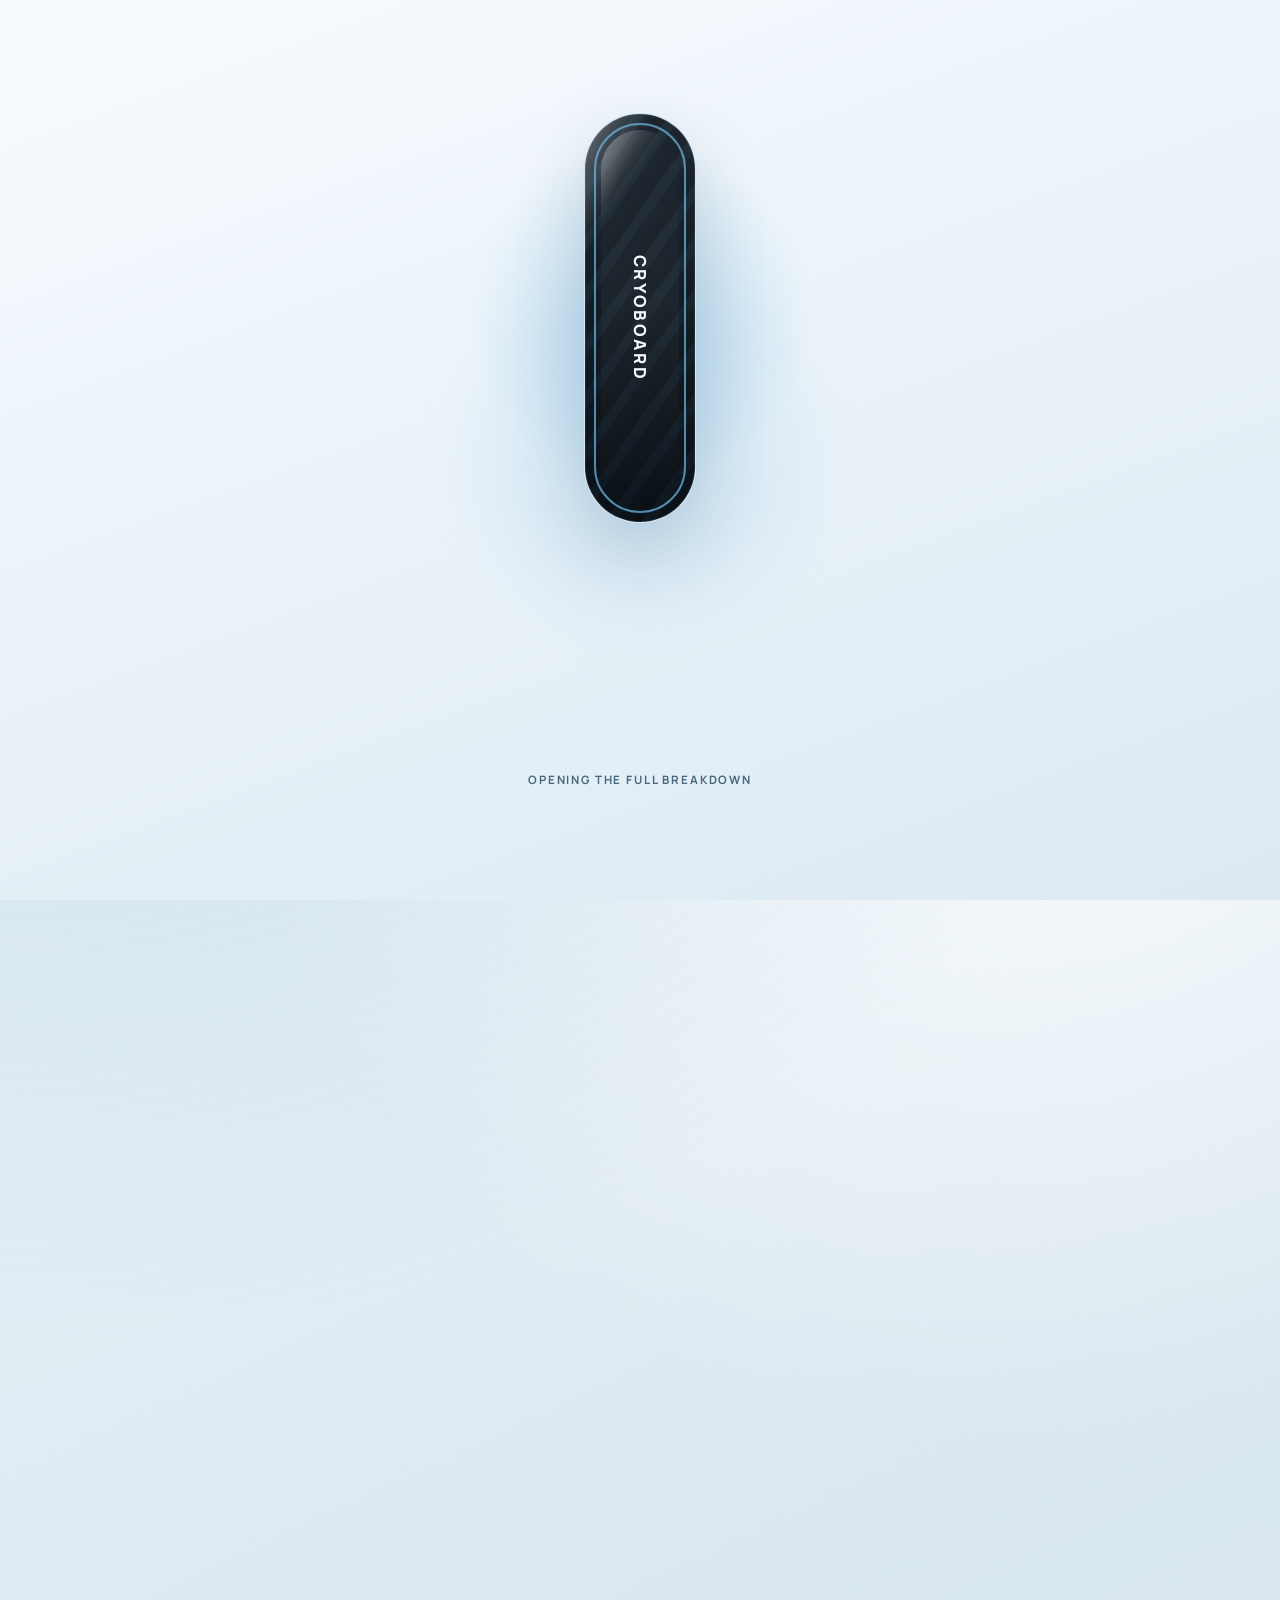
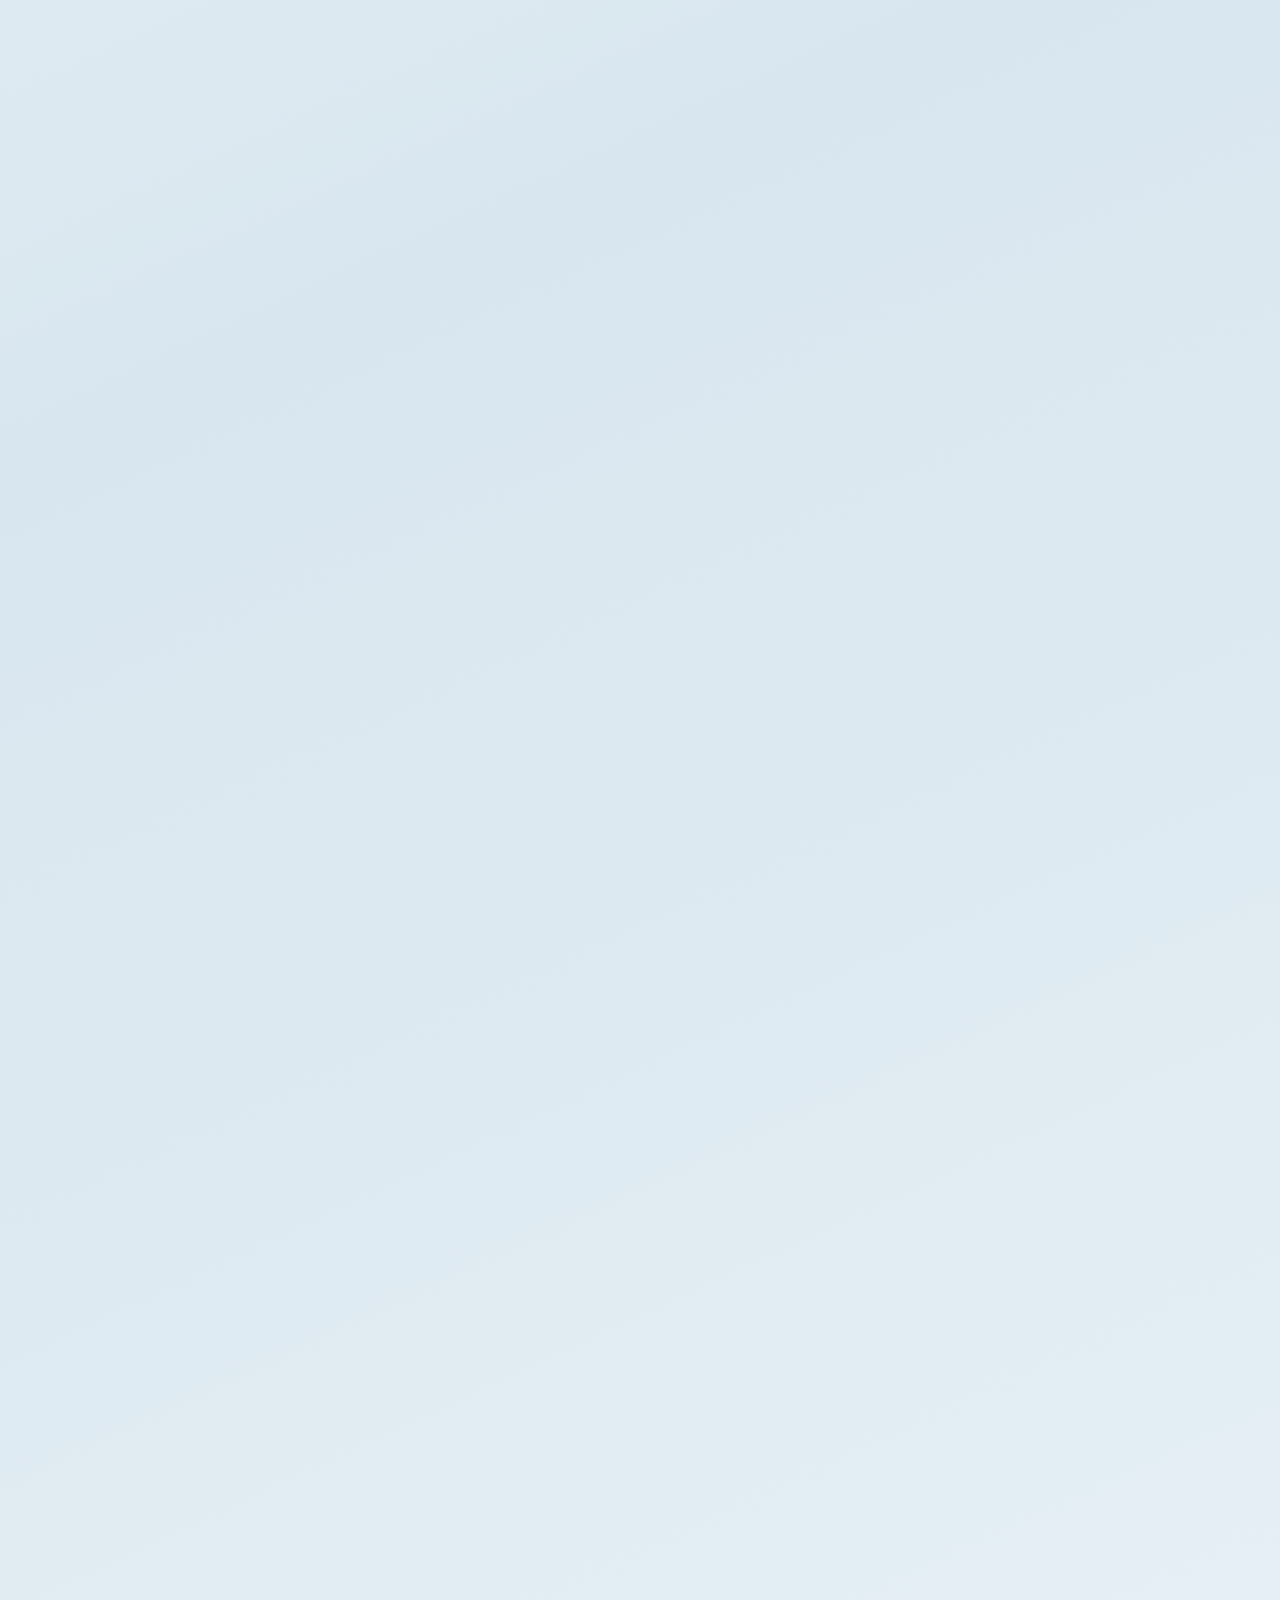
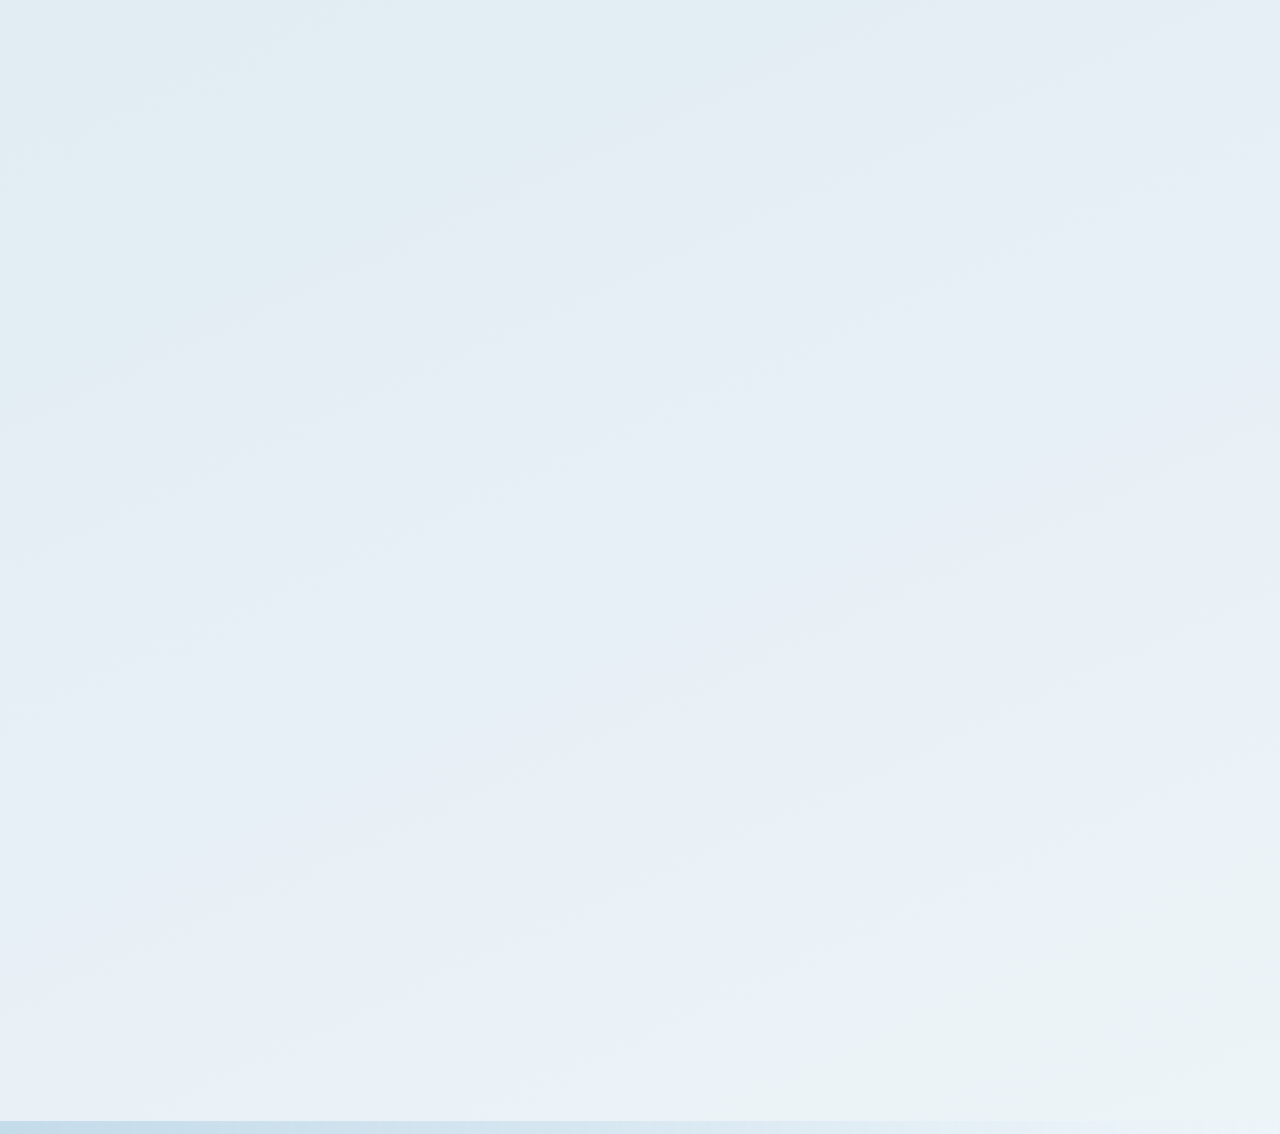
==== video.html @ e86656fc "Add video breakdown experience" ====
<!DOCTYPE html>
<html lang="en">
  <head>
    <meta charset="UTF-8" />
    <meta name="viewport" content="width=device-width, initial-scale=1.0" />
    <title>CRYOBOARD | Full Video Breakdown</title>
    <meta
      name="description"
      content="Watch the full CRYOBOARD concept video and breakdown in an immersive full-width viewing page."
    />
    <link rel="preconnect" href="https://fonts.googleapis.com" />
    <link rel="preconnect" href="https://fonts.gstatic.com" crossorigin />
    <link
      href="https://fonts.googleapis.com/css2?family=Manrope:wght@400;500;600;700;800&display=swap"
      rel="stylesheet"
    />
    <link rel="stylesheet" href="./styles.css" />
  </head>
  <body class="is-loading video-page">
    <div class="intro-loader" aria-hidden="true">
      <div class="intro-loader__glow"></div>
      <div class="intro-loader__board-wrap">
        <div class="intro-loader__board">
          <div class="intro-loader__board-shine"></div>
          <span class="intro-loader__board-logo">CRYOBOARD</span>
        </div>
      </div>
      <p class="intro-loader__label">Opening the full breakdown</p>
    </div>

    <div class="scroll-rail" aria-hidden="true">
      <span class="scroll-rail__fill"></span>
    </div>

    <header class="site-header">
      <a class="brand" href="./index.html#top" aria-label="Cryoboard home">
        <span class="brand-mark"></span>
        <span class="brand-text">CRYOBOARD</span>
      </a>
      <nav class="site-nav" aria-label="Primary">
        <a href="#video">Video</a>
        <a href="#breakdown">Breakdown</a>
        <a href="#website-idea">Website idea</a>
      </nav>
      <a class="header-cta" href="./index.html#cta">Back to Page 1</a>
    </header>

    <div class="page-shell">
      <div class="ambient ambient-left"></div>
      <div class="ambient ambient-right"></div>
      <main id="top" class="video-main">
        <section class="section video-hero reveal">
          <div class="video-statement">
            <p class="video-kicker">Full Film + Breakdown</p>
            <h1 class="video-manifesto">
              <span>THIS SNOWBOARD AD</span>
              <span>WAS NEVER SHOT!</span>
            </h1>
            <p class="video-manifesto-copy">
              A snowboard commercial built entirely using AI &mdash; from concept
              to final film.
              <br />
              Just direction, iteration, and control.
            </p>
          </div>
        </section>

        <section id="video" class="section video-player-section reveal">
          <div class="video-player-shell">
            <div class="video-player-frame">
              <iframe
                src="https://www.youtube.com/embed/s5o2OljozLo?controls=1&modestbranding=1&rel=0&playsinline=1"
                title="CRYOBOARD full video breakdown"
                allow="accelerometer; autoplay; clipboard-write; encrypted-media; gyroscope; picture-in-picture; web-share"
                referrerpolicy="strict-origin-when-cross-origin"
                allowfullscreen
              ></iframe>
            </div>
            <div class="video-caption-bar">
              <div>
                <span class="video-caption-label">Now playing</span>
                <strong>Watch the full video.</strong>
              </div>
              <a class="button button-secondary" href="./index.html#cta"
                >Return to Page 1</a
              >
            </div>
          </div>
        </section>

        <section id="breakdown" class="section breakdown-section reveal">
          <div class="section-heading breakdown-heading">
            <p class="eyebrow">Process Breakdown</p>
            <h2>Here is the full breakdown of the video.</h2>
            <p class="breakdown-copy">
              The visual system was shaped through iterative board studies,
              character development, and moodboarding to lock in the cold,
              premium direction of the film.
            </p>
          </div>

          <div class="breakdown-grid">
            <article class="breakdown-card breakdown-card-featured">
              <img
                src="./assets/images/moodboard-wip.png"
                loading="lazy"
                decoding="async"
                alt="Cryoboard moodboard and image generation workflow used to shape the video direction."
              />
              <button
                class="breakdown-card-trigger"
                type="button"
                data-lightbox-src="./assets/images/moodboard-wip.png"
                data-lightbox-alt="Cryoboard moodboard and image generation workflow used to shape the video direction."
                data-lightbox-caption="Moodboard WIP"
                aria-label="Open Moodboard WIP full screen"
              ></button>
              <div class="breakdown-card-copy">
                <span>Moodboard WIP</span>
                <strong>Scene vibe and style</strong>
              </div>
            </article>

            <article class="breakdown-card">
              <img
                src="./assets/images/board-wip.png"
                loading="lazy"
                decoding="async"
                alt="Cryoboard board design workflow showing snowboard form exploration and generation steps."
              />
              <button
                class="breakdown-card-trigger"
                type="button"
                data-lightbox-src="./assets/images/board-wip.png"
                data-lightbox-alt="Cryoboard board design workflow showing snowboard form exploration and generation steps."
                data-lightbox-caption="Board WIP"
                aria-label="Open Board WIP full screen"
              ></button>
              <div class="breakdown-card-copy">
                <span>Snowboard Wip</span>
                <strong>Snowboard style and details</strong>
              </div>
            </article>

            <article class="breakdown-card">
              <img
                src="./assets/images/character-wip.png"
                loading="lazy"
                decoding="async"
                alt="Cryoboard character development workflow showing snowboarder styling and outfit studies."
              />
              <button
                class="breakdown-card-trigger"
                type="button"
                data-lightbox-src="./assets/images/character-wip.png"
                data-lightbox-alt="Cryoboard character development workflow showing snowboarder styling and outfit studies."
                data-lightbox-caption="Character WIP"
                aria-label="Open Character WIP full screen"
              ></button>
              <div class="breakdown-card-copy">
                <span>Character Wip</span>
                <strong>rider style and suit</strong>
              </div>
            </article>
          </div>

          <article class="breakdown-video-card">
            <div class="breakdown-video-shell">
              <div class="breakdown-video-embed">
                <iframe
                  class="breakdown-video-player"
                  src="https://www.youtube.com/embed/xWtP7KqP5Ao?controls=1&modestbranding=1&rel=0&playsinline=1"
                  title="Cryoboard breakdown video"
                  allow="accelerometer; autoplay; clipboard-write; encrypted-media; gyroscope; picture-in-picture; web-share"
                  referrerpolicy="strict-origin-when-cross-origin"
                  allowfullscreen
                ></iframe>
              </div>
            </div>
            <div class="breakdown-video-copy">
              <span>walkthrough my freepick workflow/pipeline.</span>
              <strong>Playable concept walkthrough inside the WIP section</strong>
            </div>
          </article>
        </section>

        <section id="website-idea" class="section render-video-section reveal">
          <div class="section-heading render-video-heading">
            <h2>WEBSITE MADE WITH AI</h2>
            <p class="render-video-copy">
              this website was entirely made and deployed with Ai through Codex
            </p>
          </div>

          <div class="render-video-shell">
            <video
              class="render-video-player"
              controls
              preload="metadata"
              playsinline
            >
              <source
                src="./assets/videos/final-website-on-pc.mp4"
                type="video/mp4"
              />
              Your browser does not support the video tag.
            </video>
          </div>
        </section>
      </main>
    </div>

    <div class="lightbox" aria-hidden="true">
      <button
        class="lightbox-backdrop"
        type="button"
        aria-label="Close full screen image"
      ></button>
      <div
        class="lightbox-dialog"
        role="dialog"
        aria-modal="true"
        aria-labelledby="lightbox-caption"
      >
        <button class="lightbox-close" type="button" aria-label="Close image">
          Close
        </button>
        <figure class="lightbox-figure">
          <img class="lightbox-image" src="" alt="" />
          <figcaption id="lightbox-caption" class="lightbox-caption"></figcaption>
        </figure>
      </div>
    </div>

    <script src="./script.js"></script>
  </body>
</html>
---- styles.css ----
:root {
  --bg: #e8f1f7;
  --bg-soft: #d7e4ee;
  --panel: rgba(247, 250, 252, 0.82);
  --panel-strong: rgba(251, 253, 254, 0.96);
  --line: rgba(56, 89, 117, 0.14);
  --line-strong: rgba(47, 83, 112, 0.24);
  --text: #11212d;
  --muted: #5f7386;
  --accent: #2d739d;
  --accent-deep: #12344c;
  --accent-mid: #4f93bc;
  --accent-soft: #cfe4f1;
  --accent-pale: #eef7fc;
  --accent-glow: rgba(85, 150, 194, 0.24);
  --white-soft: #f6fbfe;
  --shadow: 0 28px 70px rgba(26, 47, 66, 0.12);
  --radius-xl: 38px;
  --radius-lg: 28px;
  --max-width: 1760px;
  --font-sans: "Manrope", sans-serif;
}

* {
  box-sizing: border-box;
}

[data-parallax] {
  --parallax-offset: 0px;
  transform: translate3d(0, var(--parallax-offset), 0);
}

html {
  scroll-behavior: smooth;
  scroll-padding-top: 7rem;
}

body.is-loading {
  overflow: hidden;
}

body {
  margin: 0;
  min-height: 100vh;
  background:
    radial-gradient(circle at top left, rgba(96, 157, 198, 0.34), transparent 28%),
    radial-gradient(circle at 78% 10%, rgba(255, 255, 255, 0.85), transparent 18%),
    linear-gradient(135deg, #f7fbfe 0%, #deebf4 46%, #edf5fa 100%);
  color: var(--text);
  font-family: var(--font-sans);
  overflow-x: hidden;
}

body.is-lightbox-open {
  overflow: hidden;
}

body.video-page {
  background:
    radial-gradient(circle at top left, rgba(82, 145, 187, 0.3), transparent 30%),
    radial-gradient(circle at 82% 14%, rgba(255, 255, 255, 0.82), transparent 22%),
    linear-gradient(155deg, #f5fbfe 0%, #d8e6ef 42%, #edf4f8 100%);
}

:focus-visible {
  outline: 3px solid rgba(47, 111, 149, 0.28);
  outline-offset: 3px;
}

body::before {
  content: "";
  position: fixed;
  inset: 0;
  pointer-events: none;
  background-image:
    linear-gradient(rgba(64, 109, 148, 0.035) 1px, transparent 1px),
    linear-gradient(90deg, rgba(64, 109, 148, 0.03) 1px, transparent 1px);
  background-size: 160px 160px;
  mask-image: linear-gradient(180deg, rgba(0, 0, 0, 0.35), transparent 88%);
}

.page-shell {
  position: relative;
  isolation: isolate;
  opacity: 0;
  transform: translateY(24px) scale(0.995);
  transition:
    opacity 900ms ease,
    transform 900ms ease;
}

body.is-ready .page-shell {
  opacity: 1;
  transform: none;
}

.intro-loader {
  position: fixed;
  inset: 0;
  z-index: 120;
  display: grid;
  place-items: center;
  gap: 1.5rem;
  background:
    radial-gradient(circle at 50% 35%, rgba(119, 186, 227, 0.42), transparent 20%),
    linear-gradient(160deg, #f7fbfe 0%, #dce9f3 100%);
  transition:
    opacity 700ms ease,
    visibility 700ms ease;
}

body.is-ready .intro-loader {
  opacity: 0;
  visibility: hidden;
  pointer-events: none;
}

.intro-loader__glow {
  position: absolute;
  width: 28rem;
  height: 28rem;
  border-radius: 50%;
  background: radial-gradient(circle, rgba(152, 203, 236, 0.42), transparent 62%);
  filter: blur(18px);
}

.intro-loader__board-wrap {
  position: relative;
  perspective: 1400px;
}

.intro-loader__board {
  position: relative;
  width: clamp(7rem, 8vw, 8.5rem);
  height: clamp(20rem, 32vw, 28rem);
  border-radius: 999px;
  border: 1px solid rgba(218, 240, 255, 0.95);
  background:
    linear-gradient(115deg, rgba(255, 255, 255, 0.35), transparent 22%),
    linear-gradient(180deg, rgba(255, 255, 255, 0.06), rgba(0, 0, 0, 0.34)),
    repeating-linear-gradient(
      125deg,
      #0e1821 0 10px,
      #15222d 10px 20px,
      #0f1923 20px 30px
    );
  box-shadow:
    inset 0 0 0 1px rgba(255, 255, 255, 0.08),
    0 28px 70px rgba(36, 66, 92, 0.18);
  transform-style: preserve-3d;
  animation: loader-spin 1.9s cubic-bezier(0.2, 0.8, 0.2, 1) forwards;
}

.intro-loader__board::before {
  content: "";
  position: absolute;
  inset: 0.55rem;
  border-radius: inherit;
  border: 2px solid rgba(111, 184, 230, 0.8);
  opacity: 0.9;
}

.intro-loader__board-shine {
  position: absolute;
  inset: 1rem;
  border-radius: inherit;
  background:
    linear-gradient(125deg, rgba(255, 255, 255, 0.34), transparent 20%),
    linear-gradient(180deg, transparent, rgba(255, 255, 255, 0.04) 45%, transparent);
  mix-blend-mode: screen;
}

.intro-loader__board-logo {
  position: absolute;
  left: 50%;
  top: 50%;
  color: rgba(248, 251, 255, 0.98);
  font-family: var(--font-sans);
  font-size: clamp(1rem, 1.3vw, 1.2rem);
  font-weight: 800;
  letter-spacing: 0.16em;
  white-space: nowrap;
  transform: translate(-50%, -50%) rotate(90deg);
}

.intro-loader__label {
  position: relative;
  margin: 0;
  color: #47687f;
  font-family: var(--font-sans);
  font-size: 0.72rem;
  font-weight: 700;
  letter-spacing: 0.16em;
  text-transform: uppercase;
}

.scroll-rail {
  position: fixed;
  top: 50%;
  right: 1.1rem;
  z-index: 90;
  width: 2px;
  height: min(32vh, 15rem);
  border-radius: 999px;
  background: rgba(74, 110, 141, 0.14);
  transform: translateY(-50%);
}

.scroll-rail__fill {
  display: block;
  width: 100%;
  height: 0%;
  border-radius: inherit;
  background: linear-gradient(180deg, var(--accent-deep) 0%, var(--accent) 58%, #bddcef 100%);
  box-shadow: 0 0 18px rgba(91, 153, 204, 0.34);
}

.ambient {
  position: fixed;
  inset: auto;
  width: 34rem;
  height: 34rem;
  border-radius: 999px;
  filter: blur(70px);
  opacity: 0.38;
  pointer-events: none;
  z-index: -1;
}

.ambient-left {
  top: 5rem;
  left: -10rem;
  background: rgba(116, 179, 220, 0.42);
}

.ambient-right {
  right: -8rem;
  bottom: 8rem;
  background: rgba(133, 169, 204, 0.28);
}

.site-header {
  position: fixed;
  top: 1rem;
  left: 50%;
  transform: translateX(-50%);
  z-index: 50;
  display: flex;
  align-items: center;
  justify-content: space-between;
  width: min(calc(100% - 1.25rem), var(--max-width));
  margin: 0;
  padding: 0.65rem 1rem;
  border: 1px solid rgba(216, 229, 238, 0.9);
  border-radius: 999px;
  background:
    linear-gradient(135deg, rgba(255, 255, 255, 0.92), rgba(233, 242, 248, 0.72)),
    rgba(245, 249, 252, 0.9);
  backdrop-filter: blur(22px) saturate(150%);
  box-shadow: 0 18px 42px rgba(18, 34, 47, 0.14);
  transition:
    background 220ms ease,
    border-color 220ms ease,
    box-shadow 220ms ease,
    transform 220ms ease;
}

.site-header.is-scrolled {
  background:
    linear-gradient(135deg, rgba(255, 255, 255, 0.98), rgba(226, 238, 247, 0.88)),
    rgba(247, 250, 252, 0.96);
  border-color: rgba(197, 215, 228, 0.96);
  box-shadow: 0 22px 46px rgba(18, 34, 47, 0.18);
}

.brand,
.site-nav a,
.header-cta,
.button {
  text-decoration: none;
}

.header-actions {
  display: inline-flex;
  align-items: center;
  gap: 0.65rem;
}

.brand {
  display: inline-flex;
  align-items: center;
  gap: 0.6rem;
  color: var(--text);
}

.brand-mark {
  width: 0.75rem;
  height: 0.75rem;
  border-radius: 50%;
  background: linear-gradient(135deg, #6ba9cf 0%, var(--accent) 45%, var(--accent-deep) 100%);
  box-shadow: 0 0 18px rgba(45, 92, 132, 0.3);
}

.brand-text,
.eyebrow,
h1,
h2,
h3,
.metric-value,
.button,
.header-cta {
  font-family: var(--font-sans);
}

.brand-text {
  letter-spacing: 0.08em;
  font-size: 0.8rem;
  font-weight: 800;
  text-transform: uppercase;
  line-height: 1;
}

.site-nav {
  display: flex;
  gap: 1.25rem;
}

.site-nav a,
.header-cta {
  color: rgba(19, 40, 59, 0.82);
  font-size: 0.82rem;
  font-weight: 600;
  letter-spacing: 0.01em;
}

.site-nav a:hover,
.header-cta:hover {
  color: #13283b;
}

.header-cta {
  padding: 0.45rem 0.9rem;
  border: 1px solid rgba(92, 130, 159, 0.18);
  border-radius: 999px;
  background:
    linear-gradient(135deg, rgba(255, 255, 255, 0.92), rgba(223, 236, 245, 0.7)),
    rgba(255, 255, 255, 0.56);
  box-shadow: inset 0 1px 0 rgba(255, 255, 255, 0.44);
}

.header-cta-secondary {
  background:
    linear-gradient(135deg, rgba(255, 255, 255, 0.72), rgba(224, 236, 245, 0.54)),
    rgba(255, 255, 255, 0.45);
}

.section {
  width: min(calc(100% - 1.25rem), var(--max-width));
  margin: 0 auto;
}

.hero {
  position: relative;
  width: 100%;
  min-height: 100vh;
  margin-top: 0;
  padding: 0;
}

.hero-full {
  overflow: clip;
}

.eyebrow {
  margin: 0 0 1.25rem;
  color: var(--accent);
  font-size: 0.76rem;
  font-weight: 600;
  letter-spacing: 0.14em;
  text-transform: uppercase;
}

h1,
h2 {
  margin: 0;
  line-height: 0.97;
  letter-spacing: -0.045em;
  font-weight: 700;
  text-wrap: balance;
}

h1 {
  max-width: 11ch;
  font-size: clamp(3.8rem, 7vw, 7rem);
}

h2 {
  max-width: 13ch;
  font-size: clamp(2.4rem, 4.1vw, 4.4rem);
}

h3 {
  margin: 0 0 0.8rem;
  font-size: 1.22rem;
  font-weight: 700;
  letter-spacing: -0.025em;
  line-height: 1.15;
}

.hero-text,
.performance-copy p,
.cta-section p,
.feature-panel p {
  max-width: 58ch;
  color: var(--muted);
  font-size: 1rem;
  font-weight: 500;
  line-height: 1.65;
  letter-spacing: -0.01em;
}

.hero-actions {
  display: flex;
  flex-wrap: wrap;
  gap: 1rem;
  margin-top: 2rem;
}

.button {
  display: inline-flex;
  align-items: center;
  justify-content: center;
  min-width: 12rem;
  padding: 1rem 1.4rem;
  border-radius: 999px;
  letter-spacing: 0.08em;
  text-transform: uppercase;
  font-size: 0.76rem;
  font-weight: 700;
  line-height: 1;
  transition:
    transform 200ms ease,
    border-color 200ms ease,
    background 200ms ease;
}

.button:hover {
  transform: translateY(-2px);
}

.button-primary {
  color: var(--white-soft);
  background: linear-gradient(135deg, var(--accent-deep) 0%, var(--accent) 58%, var(--accent-mid) 100%);
  box-shadow: 0 16px 38px rgba(43, 99, 138, 0.3);
}

.button-secondary {
  color: var(--text);
  border: 1px solid rgba(88, 128, 164, 0.16);
  background: linear-gradient(135deg, rgba(255, 255, 255, 0.88), rgba(234, 242, 248, 0.74));
}

.button-featured {
  min-width: min(100%, 28rem);
  margin-top: 1.7rem;
}

.hero-metrics {
  display: grid;
  grid-template-columns: repeat(3, minmax(0, 1fr));
  gap: 1rem;
  margin-top: 2.6rem;
}

.hero-metrics > div,
.feature-panel,
.spec-card,
.cta-section,
.performance-card {
  border: 1px solid var(--line);
  background:
    linear-gradient(145deg, rgba(255, 255, 255, 0.82), rgba(224, 237, 246, 0.42)),
    var(--panel);
  backdrop-filter: blur(18px);
  box-shadow: var(--shadow);
}

.hero-metrics > div {
  padding: 1.15rem;
  border-radius: 22px;
}

.metric-value {
  display: block;
  margin-bottom: 0.35rem;
  color: #163f61;
  font-size: 1.5rem;
  font-weight: 700;
  letter-spacing: -0.04em;
  line-height: 1;
}

.metric-label {
  color: var(--muted);
  font-size: 0.9rem;
  font-weight: 600;
  line-height: 1.35;
}

.hero-visual {
  position: relative;
  width: 100%;
  height: 100vh;
  will-change: transform;
}

.board-stage {
  position: relative;
  min-height: 100%;
  height: 100%;
  border: 1px solid rgba(187, 214, 235, 0.5);
  border-left: 0;
  border-right: 0;
  border-radius: 0 0 var(--radius-xl) var(--radius-xl);
  background:
    radial-gradient(circle at top right, rgba(117, 179, 217, 0.26), transparent 24%),
    linear-gradient(160deg, #17354a 0%, #0d1d2a 55%, #08131d 100%);
  overflow: hidden;
}

.video-stage {
  box-shadow: 0 40px 90px rgba(0, 0, 0, 0.5);
}

.board-stage::before {
  content: "";
  position: absolute;
  inset: 0;
  background:
    linear-gradient(180deg, rgba(255, 255, 255, 0.1), transparent 20%),
    radial-gradient(circle at 70% 22%, rgba(205, 242, 255, 0.16), transparent 18%);
}

.hero-video-shell,
.hero-video-frame {
  position: absolute;
  inset: 0;
}

.hero-video-shell {
  overflow: hidden;
}

.hero-video-frame {
  top: 50%;
  left: 50%;
  width: max(100%, calc(100vh * 1.7778));
  height: max(100%, calc(100vw * 0.5625));
  border: 0;
  transform: translate(-50%, -50%) scale(1.12);
  transform-origin: center center;
  pointer-events: none;
  filter: saturate(1.06) contrast(1.04) brightness(0.92);
}

.hero-badge {
  position: relative;
  z-index: 2;
  padding: 0.75rem 1rem;
  border: 1px solid rgba(223, 243, 255, 0.34);
  border-radius: 999px;
  background: rgba(242, 248, 252, 0.08);
  color: var(--white-soft);
  font-family: var(--font-sans);
  font-size: 0.72rem;
  font-weight: 700;
  letter-spacing: 0.12em;
  text-transform: uppercase;
  backdrop-filter: blur(16px);
}

.hero-overlay {
  position: absolute;
  inset: 0;
  z-index: 2;
}

.hero-overlay-inner {
  width: min(calc(100% - 1.25rem), var(--max-width));
  height: 100%;
  margin: 0 auto;
  display: grid;
  grid-template-columns: minmax(0, 1fr) minmax(15rem, 18rem);
  align-items: end;
  gap: clamp(1.5rem, 3vw, 3rem);
  padding: clamp(8.5rem, 14vh, 11rem) 0 clamp(2rem, 5vh, 3rem);
}

.hero-copy {
  align-self: end;
  max-width: min(44rem, 90vw);
}

.hero .eyebrow,
.hero h1,
.hero .hero-text {
  color: #f4f9fd;
  text-shadow: 0 8px 30px rgba(5, 12, 18, 0.32);
}

.hero .hero-text {
  max-width: 34rem;
}

.hero .button-secondary {
  color: #f4f9fd;
  border-color: rgba(231, 243, 252, 0.26);
  background: rgba(242, 248, 252, 0.1);
}

.hero .hero-metrics > div {
  background:
    linear-gradient(145deg, rgba(232, 246, 255, 0.18), rgba(60, 111, 145, 0.08)),
    rgba(11, 22, 34, 0.28);
  border-color: rgba(226, 241, 252, 0.18);
  box-shadow: 0 24px 50px rgba(6, 14, 22, 0.18);
}

.hero .metric-value,
.hero .metric-label {
  color: #f4f9fd;
}

.hero .metric-label {
  opacity: 0.78;
}

.hero-sidecards {
  display: flex;
  flex-wrap: wrap;
  gap: 1rem;
  align-self: end;
  justify-self: end;
  align-items: flex-end;
  justify-content: flex-end;
}

.board-glow {
  position: absolute;
  right: 2rem;
  top: 4rem;
  width: 15rem;
  height: 15rem;
  border-radius: 50%;
  background: rgba(138, 215, 255, 0.3);
  filter: blur(80px);
}

.stage-card {
  position: relative;
  z-index: 2;
  max-width: 16rem;
  padding: 1rem 1.1rem;
  border: 1px solid rgba(232, 244, 255, 0.28);
  border-radius: 18px;
  background: rgba(244, 249, 253, 0.08);
  backdrop-filter: blur(16px);
}

.stage-card span,
.spec-card span,
.performance-card span,
.stat-label,
.feature-panel p,
.gallery-panel span {
  display: block;
  color: var(--muted);
}

.stage-card span,
.stage-card strong {
  color: #f2f8fd;
}

.stage-card span {
  opacity: 0.82;
  line-height: 1.2;
}

.spec-card strong,
.performance-card strong {
  display: block;
  margin-top: 0.35rem;
  font-size: 0.95rem;
  line-height: 1.35;
  letter-spacing: -0.01em;
  color: var(--text);
}

.stage-card strong {
  display: block;
  margin-top: 0.35rem;
  font-size: 0.95rem;
  line-height: 1.35;
  letter-spacing: -0.01em;
  color: #f2f8fd;
}

.section-heading {
  margin-bottom: 2rem;
}

.technology,
.performance,
.specs,
.gallery,
.story-grid,
.cta-section {
  padding: 4rem 0;
}

.image-marquee {
  display: grid;
  grid-template-columns: 1.25fr 0.75fr 0.75fr;
  gap: 1rem;
  width: min(calc(100% - 1rem), 1840px);
  padding: 1rem 0 1.5rem;
}

.gallery {
  width: min(calc(100% - 1rem), 1840px);
}

.marquee-card,
.story-card {
  position: relative;
  overflow: hidden;
  border-radius: 28px;
  border: 1px solid rgba(95, 138, 175, 0.12);
  background:
    linear-gradient(145deg, rgba(255, 255, 255, 0.92), rgba(226, 238, 246, 0.78)),
    var(--panel-strong);
  box-shadow: var(--shadow);
}

.marquee-card {
  min-height: 20rem;
}

.marquee-wide {
  min-height: 24rem;
}

.marquee-card img,
.feature-photo img,
.performance-image,
.gallery-panel img,
.story-card img {
  width: 100%;
  height: 100%;
  object-fit: cover;
  display: block;
  transform: translate3d(0, var(--parallax-offset, 0px), 0)
    scale(var(--media-scale, 1.1));
  transform-origin: var(--media-origin, center 40%);
}

.marquee-card img,
.story-card img,
.feature-photo img,
.gallery-panel img,
.performance-image {
  filter: saturate(0.95) contrast(1.02);
  will-change: transform;
}

.image-marquee .marquee-card:nth-child(1) img {
  --media-scale: 1.08;
  --media-origin: center 42%;
}

.image-marquee .marquee-card:nth-child(2) img {
  --media-scale: 1.16;
  --media-origin: center 42%;
}

.image-marquee .marquee-card:nth-child(3) img {
  --media-scale: 1.12;
  --media-origin: center 40%;
}

.technology-grid {
  display: grid;
  grid-template-columns: repeat(3, minmax(0, 1fr));
  gap: 1.25rem;
}

.feature-panel {
  min-height: 18rem;
  padding: 1.5rem;
  border-radius: var(--radius-lg);
}

.feature-photo {
  position: relative;
  overflow: hidden;
  padding: 0;
}

.feature-photo img {
  min-height: 24rem;
}

.technology-grid .feature-panel:nth-child(1) img {
  --media-scale: 1.12;
  --media-origin: center 38%;
}

.technology-grid .feature-panel:nth-child(2) img {
  --media-scale: 1.14;
  --media-origin: center 42%;
}

.technology-grid .feature-panel:nth-child(3) img {
  --media-scale: 1.12;
  --media-origin: center 38%;
}

.feature-overlay {
  position: absolute;
  inset: auto 0 0 0;
  padding: 1.5rem;
  background: linear-gradient(180deg, transparent, rgba(10, 24, 37, 0.9) 44%, rgba(9, 20, 31, 0.98) 100%);
}

.feature-overlay h3,
.feature-overlay p {
  color: #eef7fd;
}

.feature-overlay p {
  opacity: 0.9;
}

.performance-layout {
  display: grid;
  grid-template-columns: 0.95fr 1.05fr;
  gap: 2rem;
  align-items: center;
}

.performance-visual {
  position: relative;
  min-height: 36rem;
  border-radius: var(--radius-xl);
  border: 1px solid rgba(187, 214, 235, 0.48);
  background:
    linear-gradient(160deg, rgba(19, 46, 67, 0.92), rgba(10, 21, 31, 0.96)),
    radial-gradient(circle at center, rgba(123, 190, 231, 0.22), transparent 42%);
  overflow: hidden;
}

.performance-image {
  position: absolute;
  inset: 0;
  filter: saturate(0.95) brightness(0.8) contrast(1.02);
  --media-scale: 1.12;
  --media-origin: center 38%;
}

.performance-visual::before {
  content: "";
  position: absolute;
  inset: auto auto 5.5rem 50%;
  width: 20rem;
  height: 20rem;
  border-radius: 50%;
  transform: translateX(-50%);
  background:
    radial-gradient(circle, rgba(210, 240, 255, 0.16), transparent 50%),
    radial-gradient(circle at 50% 50%, transparent 55%, rgba(193, 229, 252, 0.14) 56%, transparent 62%);
  filter: blur(2px);
}

.ice-orbit {
  position: absolute;
  inset: 16% 14%;
  border-radius: 50%;
  border: 1px solid rgba(205, 237, 255, 0.18);
}

.performance-card {
  position: absolute;
  width: min(18rem, calc(100% - 3rem));
  padding: 1.2rem;
  border-radius: 20px;
}

.primary-card {
  top: 2rem;
  right: 1.5rem;
}

.secondary-card {
  left: 1.5rem;
  bottom: 2rem;
}

.stat-list {
  display: grid;
  gap: 1rem;
  margin-top: 2rem;
}

.stat-item {
  display: grid;
  grid-template-columns: 5.5rem 1fr 3rem;
  gap: 1rem;
  align-items: center;
}

.stat-bar {
  height: 0.45rem;
  border-radius: 999px;
  background: linear-gradient(90deg, rgba(27, 60, 86, 0.16), rgba(190, 215, 232, 0.42));
  overflow: hidden;
  box-shadow: inset 0 1px 2px rgba(12, 26, 39, 0.08);
}

.stat-bar i {
  display: block;
  height: 100%;
  border-radius: inherit;
  background: linear-gradient(90deg, var(--accent-deep) 0%, var(--accent) 52%, var(--accent-mid) 100%);
  box-shadow: 0 0 18px rgba(83, 142, 183, 0.34);
}

.stat-value {
  color: #315f85;
  text-align: right;
  font-weight: 700;
}

.spec-grid {
  display: grid;
  grid-template-columns: repeat(4, minmax(0, 1fr));
  gap: 1rem;
}

.spec-card {
  position: relative;
  display: flex;
  flex-direction: column;
  justify-content: space-between;
  min-height: 13.5rem;
  padding: 1.65rem 1.55rem;
  border-radius: 22px;
  background:
    linear-gradient(145deg, rgba(255, 255, 255, 0.96), rgba(223, 236, 245, 0.88)),
    var(--panel);
}

.spec-card::after {
  content: "";
  position: absolute;
  left: 1.55rem;
  right: 1.55rem;
  top: 3.7rem;
  height: 1px;
  background: linear-gradient(90deg, rgba(45, 115, 157, 0.3), rgba(207, 228, 241, 0.2), transparent);
}

.spec-card span {
  position: relative;
  z-index: 1;
  margin-bottom: 0.9rem;
  font-family: var(--font-sans);
  font-size: 0.78rem;
  letter-spacing: 0.1em;
  font-weight: 700;
  text-transform: uppercase;
  line-height: 1.2;
  color: #5f7890;
}

.spec-card strong {
  position: relative;
  z-index: 1;
  max-width: 14ch;
  font-size: 1.45rem;
  line-height: 1.14;
  letter-spacing: -0.03em;
  font-weight: 700;
  color: #13283b;
}

.gallery-strip {
  display: grid;
  grid-template-columns: 1.15fr 0.9fr 1fr;
  gap: 1rem;
}

.gallery-panel {
  position: relative;
  min-height: 34rem;
  border: 1px solid rgba(95, 138, 175, 0.12);
  border-radius: 30px;
  overflow: hidden;
  background: linear-gradient(160deg, #dce9f2 0%, #cfdfe9 100%);
}

.gallery-panel img {
  position: absolute;
  inset: 0;
  filter: saturate(0.95) brightness(0.78);
}

.gallery-panel.panel-a img {
  --media-scale: 1.12;
  --media-origin: center 40%;
}

.gallery-panel.panel-b img {
  --media-scale: 1.14;
  --media-origin: center 38%;
}

.gallery-panel.panel-c img {
  --media-scale: 1.12;
  --media-origin: center 36%;
}

.gallery-panel::before,
.gallery-panel::after {
  content: "";
  position: absolute;
  inset: 0;
}

.gallery-panel::before {
  background:
    linear-gradient(180deg, rgba(255, 255, 255, 0.18), transparent 22%),
    linear-gradient(180deg, transparent 38%, rgba(10, 26, 40, 0.62));
}

.gallery-panel span {
  position: absolute;
  left: 1.35rem;
  bottom: 1.25rem;
  z-index: 1;
  letter-spacing: 0.12em;
  text-transform: uppercase;
  font-size: 0.72rem;
  color: #eef8ff;
  font-weight: 700;
  line-height: 1.2;
}

.story-grid {
  display: grid;
  grid-template-columns: 1.2fr 0.8fr 0.8fr;
  gap: 1rem;
  width: min(calc(100% - 1rem), 1840px);
}

.story-card {
  min-height: 22rem;
}

.story-large {
  min-height: 30rem;
}

.story-card.story-large img {
  --media-scale: 1.1;
  --media-origin: center 42%;
}

.story-grid .story-card:nth-child(2) img {
  --media-scale: 1.12;
  --media-origin: center 40%;
}

.story-grid .story-card:nth-child(3) img {
  --media-scale: 1.14;
  --media-origin: center 34%;
}

.story-copy {
  position: absolute;
  left: 0;
  right: 0;
  bottom: 0;
  padding: 1.5rem;
  background: linear-gradient(180deg, transparent, rgba(10, 25, 38, 0.9) 52%, rgba(8, 18, 27, 0.98) 100%);
}

.story-copy h3 {
  max-width: 12ch;
  color: #f3f8fd;
}

.cta-section {
  margin-top: 3rem;
  margin-bottom: 4rem;
  padding: 3rem;
  border-radius: 30px;
  text-align: center;
  background:
    linear-gradient(145deg, rgba(255, 255, 255, 0.96), rgba(221, 235, 244, 0.9)),
    var(--panel);
  display: flex;
  flex-direction: column;
  align-items: center;
  box-shadow:
    var(--shadow),
    inset 0 1px 0 rgba(255, 255, 255, 0.56);
}

.cta-section h2,
.cta-section p {
  margin-left: auto;
  margin-right: auto;
}

.cta-section .eyebrow {
  margin-bottom: 1rem;
  font-size: 0.68rem;
  letter-spacing: 0.1em;
  color: #677d92;
}

.cta-section h2 {
  max-width: 12.5ch;
  font-size: clamp(2.2rem, 4.2vw, 4.4rem);
  line-height: 0.98;
  letter-spacing: -0.045em;
  text-align: center;
}

.cta-brand {
  color: var(--accent);
}

.cta-section p {
  max-width: 42ch;
  margin-top: 1.1rem;
  font-size: 0.92rem;
  line-height: 1.6;
  color: #607487;
}

.cta-section .hero-actions {
  width: 100%;
  justify-content: center;
  margin-top: 1.6rem;
}

.cta-note {
  align-self: stretch;
  width: 100%;
  max-width: none;
  margin: 2rem auto 0;
  padding-top: 1.1rem;
  border-top: 1px solid rgba(78, 125, 168, 0.12);
  font-size: 0.64rem;
  line-height: 1.45;
  letter-spacing: 0.005em;
  color: rgba(96, 116, 135, 0.72);
  text-align: left;
}

.portfolio-signoff {
  margin: 1.4rem auto 0;
  padding: 1rem 1.25rem 0;
  border-top: 1px solid rgba(45, 115, 157, 0.16);
  max-width: 42rem;
  color: #4e6578;
  font-size: 0.88rem;
  line-height: 1.65;
  text-align: center;
}

.portfolio-signoff strong {
  color: var(--accent-deep);
}

.video-main {
  padding-top: 8rem;
  padding-bottom: 4rem;
}

.video-hero {
  width: min(calc(100% - 1rem), 1920px);
  padding-top: 5.5rem;
  padding-bottom: 1.4rem;
}

.video-statement {
  width: 100%;
  max-width: 96rem;
  margin: 0 auto;
  text-align: center;
}

.video-kicker {
  margin: 0 0 1.35rem;
  color: #4f83aa;
  font-size: 0.74rem;
  font-weight: 700;
  letter-spacing: 0.18em;
  text-transform: uppercase;
}

.video-manifesto {
  display: grid;
  gap: 0.12em;
  max-width: none;
  width: min(100%, 15.5ch);
  margin: 0 auto;
  color: #102130;
  font-size: clamp(3.55rem, 8vw, 7.4rem);
  font-weight: 800;
  font-style: italic;
  line-height: 0.9;
  letter-spacing: -0.055em;
  text-transform: uppercase;
  text-wrap: balance;
}

.video-manifesto span {
  display: block;
}

.video-manifesto-copy {
  max-width: 31rem;
  margin: 1.5rem auto 0;
  color: #5e7488;
  font-size: 0.95rem;
  font-weight: 600;
  line-height: 1.65;
}

.video-player-section {
  width: min(calc(100% - 1rem), 1920px);
  padding-top: 1rem;
  padding-bottom: 2rem;
}

.video-player-shell {
  padding: 1.15rem;
  border: 1px solid rgba(162, 195, 220, 0.36);
  border-radius: 34px;
  background:
    linear-gradient(145deg, rgba(255, 255, 255, 0.72), rgba(219, 234, 244, 0.48)),
    rgba(245, 250, 253, 0.68);
  box-shadow:
    0 28px 70px rgba(19, 42, 60, 0.12),
    inset 0 1px 0 rgba(255, 255, 255, 0.52);
  backdrop-filter: blur(22px);
}

.video-player-frame {
  position: relative;
  overflow: hidden;
  border-radius: 26px;
  border: 1px solid rgba(191, 219, 238, 0.38);
  background:
    radial-gradient(circle at top right, rgba(116, 180, 220, 0.16), transparent 24%),
    linear-gradient(160deg, #17354a 0%, #0d1d2a 55%, #08131d 100%);
  box-shadow: 0 30px 60px rgba(8, 18, 29, 0.24);
}

.video-player-frame::before {
  content: "";
  display: block;
  padding-top: min(56.25%, 78vh);
}

.video-player-frame iframe {
  position: absolute;
  inset: 0;
  width: 100%;
  height: 100%;
  border: 0;
}

.video-caption-bar {
  display: flex;
  align-items: center;
  justify-content: space-between;
  gap: 1rem;
  margin-top: 1rem;
  padding: 0.45rem 0.25rem 0;
}

.video-caption-label {
  display: block;
  margin-bottom: 0.25rem;
  color: #5f7890;
  font-size: 0.72rem;
  font-weight: 700;
  letter-spacing: 0.12em;
  text-transform: uppercase;
}

.video-caption-bar strong {
  color: #13283b;
  font-size: 1rem;
  line-height: 1.4;
}

.breakdown-section {
  width: min(calc(100% - 1rem), 1920px);
  padding-top: 1rem;
  padding-bottom: 4rem;
}

.breakdown-heading {
  display: flex;
  flex-direction: column;
  align-items: center;
  max-width: 52rem;
  margin-left: auto;
  margin-right: auto;
  margin-bottom: 1.6rem;
  text-align: center;
}

.breakdown-heading .eyebrow {
  margin-bottom: 0.9rem;
}

.breakdown-heading h2 {
  max-width: 10ch;
  margin-left: auto;
  margin-right: auto;
  text-align: center;
}

.breakdown-copy {
  max-width: 46rem;
  margin: 1.1rem auto 0;
  color: var(--muted);
  font-size: 1rem;
  font-weight: 500;
  line-height: 1.7;
  text-align: center;
  text-wrap: balance;
}

.breakdown-video-card {
  margin-top: 1rem;
  padding: 1rem;
  border: 1px solid rgba(172, 201, 221, 0.34);
  border-radius: 34px;
  background:
    linear-gradient(145deg, rgba(255, 255, 255, 0.72), rgba(219, 234, 244, 0.48)),
    rgba(245, 250, 253, 0.68);
  box-shadow:
    0 24px 60px rgba(21, 43, 61, 0.12),
    inset 0 1px 0 rgba(255, 255, 255, 0.52);
  backdrop-filter: blur(22px);
}

.breakdown-video-shell {
  overflow: hidden;
  border-radius: 26px;
  background: linear-gradient(160deg, #17354a 0%, #0d1d2a 55%, #08131d 100%);
  box-shadow: 0 24px 60px rgba(8, 18, 29, 0.24);
}

.breakdown-video-embed {
  position: relative;
}

.breakdown-video-embed::before {
  content: "";
  display: block;
  padding-top: 56.25%;
}

.breakdown-video-player {
  position: absolute;
  inset: 0;
  display: block;
  width: 100%;
  height: 100%;
  border: 0;
  background: transparent;
}

.breakdown-video-copy {
  padding: 1rem 0.4rem 0.2rem;
  text-align: center;
}

.breakdown-video-copy span {
  display: block;
  margin-bottom: 0.35rem;
  color: #5f7890;
  font-size: 0.72rem;
  font-weight: 700;
  letter-spacing: 0.14em;
  text-transform: uppercase;
}

.breakdown-video-copy strong {
  color: #13283b;
  font-size: 1rem;
  line-height: 1.4;
}

.breakdown-grid {
  display: grid;
  grid-template-columns: minmax(0, 1.35fr) minmax(20rem, 0.9fr);
  gap: 1rem;
  align-items: stretch;
}

.breakdown-card {
  position: relative;
  overflow: hidden;
  min-height: 24rem;
  border: 1px solid rgba(177, 205, 224, 0.32);
  border-radius: 30px;
  background:
    linear-gradient(145deg, rgba(255, 255, 255, 0.74), rgba(219, 234, 244, 0.48)),
    rgba(245, 250, 253, 0.72);
  box-shadow:
    0 24px 60px rgba(21, 43, 61, 0.12),
    inset 0 1px 0 rgba(255, 255, 255, 0.48);
}

.breakdown-card-featured {
  grid-row: span 2;
  min-height: 100%;
}

.breakdown-card img {
  width: 100%;
  height: 100%;
  object-fit: cover;
  display: block;
  filter: saturate(0.96) contrast(1.02);
}

.breakdown-card-trigger {
  position: absolute;
  inset: 0;
  z-index: 2;
  border: 0;
  background: transparent;
  cursor: zoom-in;
}

.breakdown-card::after {
  content: "";
  position: absolute;
  inset: 0;
  background:
    linear-gradient(180deg, rgba(255, 255, 255, 0.02), transparent 35%),
    linear-gradient(180deg, transparent 48%, rgba(8, 18, 27, 0.78) 100%);
  pointer-events: none;
}

.breakdown-card-copy {
  position: absolute;
  left: 1.4rem;
  right: 1.4rem;
  bottom: 1.35rem;
  z-index: 3;
  pointer-events: none;
}

.breakdown-card-copy span {
  display: block;
  margin-bottom: 0.45rem;
  color: rgba(236, 246, 253, 0.86);
  font-size: 0.72rem;
  font-weight: 700;
  letter-spacing: 0.14em;
  text-transform: uppercase;
}

.breakdown-card-copy strong {
  display: block;
  max-width: 20ch;
  color: #f4f9fd;
  font-size: 1.18rem;
  font-weight: 700;
  line-height: 1.2;
  letter-spacing: -0.02em;
}

.render-video-section {
  width: min(calc(100% - 1rem), 1920px);
  padding-top: 0.5rem;
  padding-bottom: 4rem;
}

.render-video-heading {
  display: flex;
  flex-direction: column;
  align-items: center;
  max-width: 52rem;
  margin-left: auto;
  margin-right: auto;
  margin-bottom: 1.4rem;
  text-align: center;
}

.render-video-heading .eyebrow {
  margin-bottom: 0.9rem;
}

.render-video-heading h2 {
  max-width: 12ch;
  margin-left: auto;
  margin-right: auto;
  text-align: center;
}

.render-video-copy {
  max-width: 36rem;
  margin: 1rem auto 0;
  color: var(--muted);
  font-size: 0.98rem;
  font-weight: 500;
  line-height: 1.7;
  text-align: center;
  text-wrap: balance;
}

.render-video-shell {
  padding: 1rem;
  border: 1px solid rgba(172, 201, 221, 0.34);
  border-radius: 34px;
  background:
    linear-gradient(145deg, rgba(255, 255, 255, 0.72), rgba(219, 234, 244, 0.48)),
    rgba(245, 250, 253, 0.68);
  box-shadow:
    0 24px 60px rgba(21, 43, 61, 0.12),
    inset 0 1px 0 rgba(255, 255, 255, 0.52);
  backdrop-filter: blur(22px);
}

.render-video-player {
  display: block;
  width: 100%;
  border-radius: 26px;
  background: linear-gradient(160deg, #17354a 0%, #0d1d2a 55%, #08131d 100%);
  box-shadow: 0 24px 60px rgba(8, 18, 29, 0.24);
}

.lightbox {
  position: fixed;
  inset: 0;
  z-index: 140;
  display: grid;
  place-items: center;
  padding: 1.5rem;
  opacity: 0;
  visibility: hidden;
  transition:
    opacity 220ms ease,
    visibility 220ms ease;
}

.lightbox.is-open {
  opacity: 1;
  visibility: visible;
}

.lightbox-backdrop {
  position: absolute;
  inset: 0;
  border: 0;
  background:
    radial-gradient(circle at 50% 20%, rgba(88, 149, 191, 0.16), transparent 24%),
    rgba(6, 13, 20, 0.86);
  backdrop-filter: blur(18px);
}

.lightbox-dialog {
  position: relative;
  z-index: 1;
  width: min(100%, 1500px);
}

.lightbox-close {
  position: absolute;
  top: -0.25rem;
  right: 0;
  z-index: 2;
  padding: 0.7rem 1rem;
  border: 1px solid rgba(211, 233, 246, 0.24);
  border-radius: 999px;
  background: rgba(243, 249, 253, 0.12);
  color: #f4f9fd;
  font-family: var(--font-sans);
  font-size: 0.78rem;
  font-weight: 700;
  letter-spacing: 0.12em;
  text-transform: uppercase;
  cursor: pointer;
}

.lightbox-figure {
  margin: 0;
}

.lightbox-image {
  display: block;
  width: 100%;
  max-width: 100%;
  max-height: calc(100vh - 6rem);
  margin: 0 auto;
  border-radius: 28px;
  border: 1px solid rgba(199, 222, 238, 0.2);
  box-shadow: 0 30px 80px rgba(0, 0, 0, 0.42);
  object-fit: contain;
  background: rgba(8, 18, 27, 0.9);
}

.lightbox-caption {
  margin-top: 0.9rem;
  color: rgba(232, 243, 250, 0.86);
  font-size: 0.86rem;
  font-weight: 700;
  letter-spacing: 0.1em;
  text-align: center;
  text-transform: uppercase;
}

.reveal {
  opacity: 0;
  transform: translate3d(0, calc(26px + var(--parallax-offset, 0px)), 0);
  transition:
    opacity 700ms ease,
    transform 700ms ease;
}

.reveal.is-visible {
  opacity: 1;
  transform: translate3d(0, var(--parallax-offset, 0px), 0);
}

@keyframes loader-spin {
  0% {
    opacity: 0;
    transform: rotateY(0deg) rotateZ(-14deg) translateY(30px) scale(0.82);
  }
  18% {
    opacity: 1;
  }
  60% {
    transform: rotateY(260deg) rotateZ(3deg) translateY(-8px) scale(1);
  }
  100% {
    opacity: 1;
    transform: rotateY(360deg) rotateZ(0deg) translateY(0) scale(1);
  }
}

@media (max-width: 1080px) {
  .hero,
  .performance-layout,
  .technology-grid,
  .spec-grid,
  .gallery-strip,
  .image-marquee,
  .breakdown-grid,
  .story-grid {
    grid-template-columns: 1fr;
  }

  .hero {
    min-height: auto;
    margin-top: 0;
  }

  .board-stage,
  .performance-visual,
  .gallery-panel,
  .marquee-card,
  .story-card,
  .breakdown-card {
    min-height: 30rem;
  }

  .hero-visual {
    height: auto;
    min-height: 100vh;
  }

  .hero-overlay-inner {
    grid-template-columns: 1fr;
    align-items: end;
  }

  .hero-sidecards {
    justify-self: start;
  }

  .spec-card,
  .feature-panel {
    min-height: auto;
  }

  .breakdown-card-featured {
    grid-row: auto;
  }
}

@media (max-width: 720px) {
  .scroll-rail {
    right: 0.5rem;
    height: 7rem;
  }

  .site-header {
    width: min(calc(100% - 0.75rem), var(--max-width));
    display: grid;
    grid-template-columns: 1fr auto;
    gap: 0.8rem 1rem;
    align-items: center;
    padding: 0.9rem 1rem;
    border-radius: 24px;
  }

  .site-nav {
    grid-column: 1 / -1;
    gap: 0.75rem;
    overflow-x: auto;
    padding-bottom: 0.2rem;
    scrollbar-width: none;
  }

  .site-nav::-webkit-scrollbar {
    display: none;
  }

  .header-actions {
    justify-self: end;
  }

  .technology,
  .performance,
  .specs,
  .gallery,
  .story-grid,
  .cta-section {
    padding-top: 2.5rem;
    padding-bottom: 2.5rem;
  }

  h1 {
    font-size: clamp(3rem, 14vw, 4.6rem);
  }

  h2 {
    font-size: clamp(2rem, 10vw, 3rem);
  }

  .hero-metrics {
    grid-template-columns: 1fr;
  }

  .stat-item {
    grid-template-columns: 1fr;
    gap: 0.55rem;
  }

  .stat-value {
    text-align: left;
  }

  .stage-card {
    max-width: 13rem;
  }

  .hero-badge {
    font-size: 0.66rem;
  }

  .hero-overlay-inner {
    width: min(calc(100% - 0.75rem), var(--max-width));
    padding-top: 10rem;
    padding-bottom: 1.5rem;
  }

  .hero-sidecards {
    flex-direction: column;
    align-items: stretch;
  }

  .cta-section {
    padding: 2rem 1.2rem;
  }

  .video-main {
    padding-top: 8.75rem;
  }

  .video-hero {
    padding-top: 2rem;
  }

  .video-manifesto {
    width: 100%;
    gap: 0.08em;
    font-size: clamp(2.9rem, 12vw, 5.35rem);
  }

  .video-manifesto-copy {
    max-width: 26rem;
    margin-left: auto;
    margin-right: auto;
  }

  .video-caption-bar {
    flex-direction: column;
    align-items: flex-start;
  }

  .lightbox {
    padding: 1rem;
  }

  .lightbox-close {
    top: -0.85rem;
  }

  .lightbox-image {
    max-height: calc(100vh - 7rem);
    border-radius: 22px;
  }
}
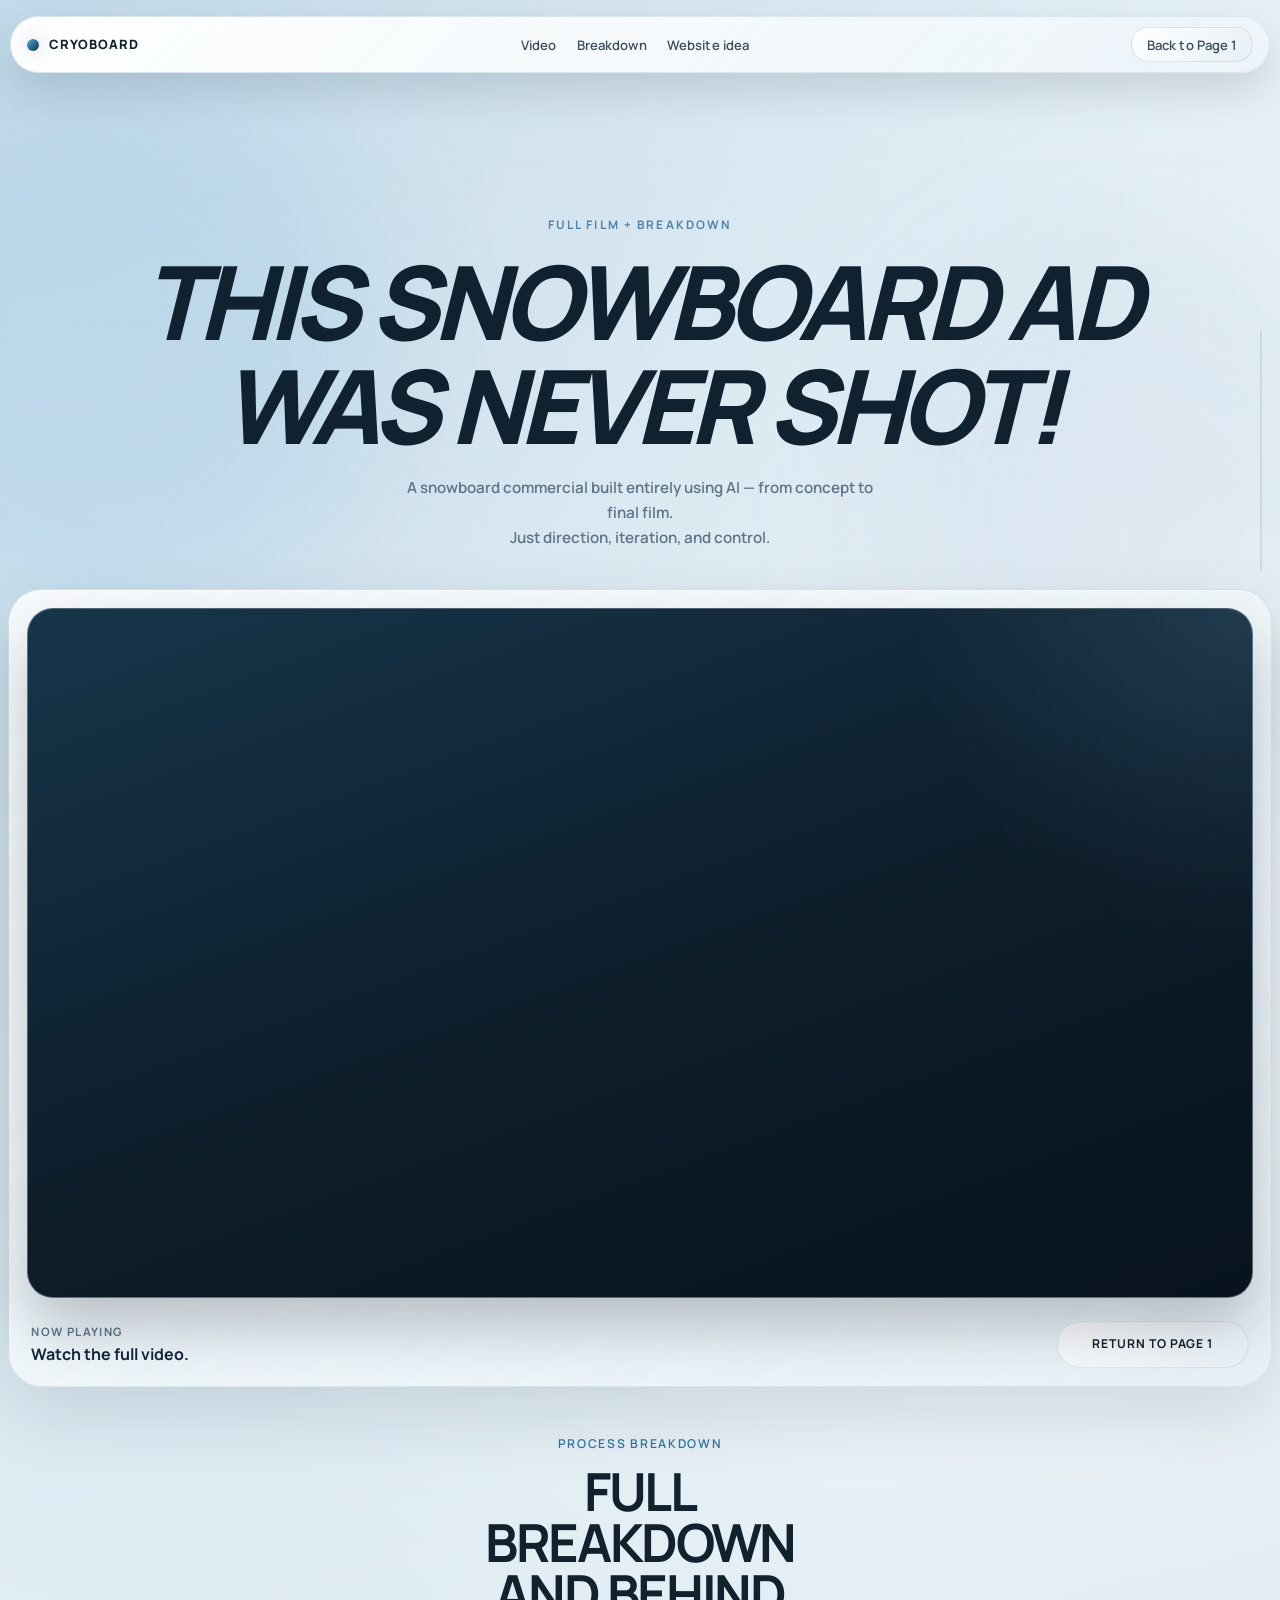
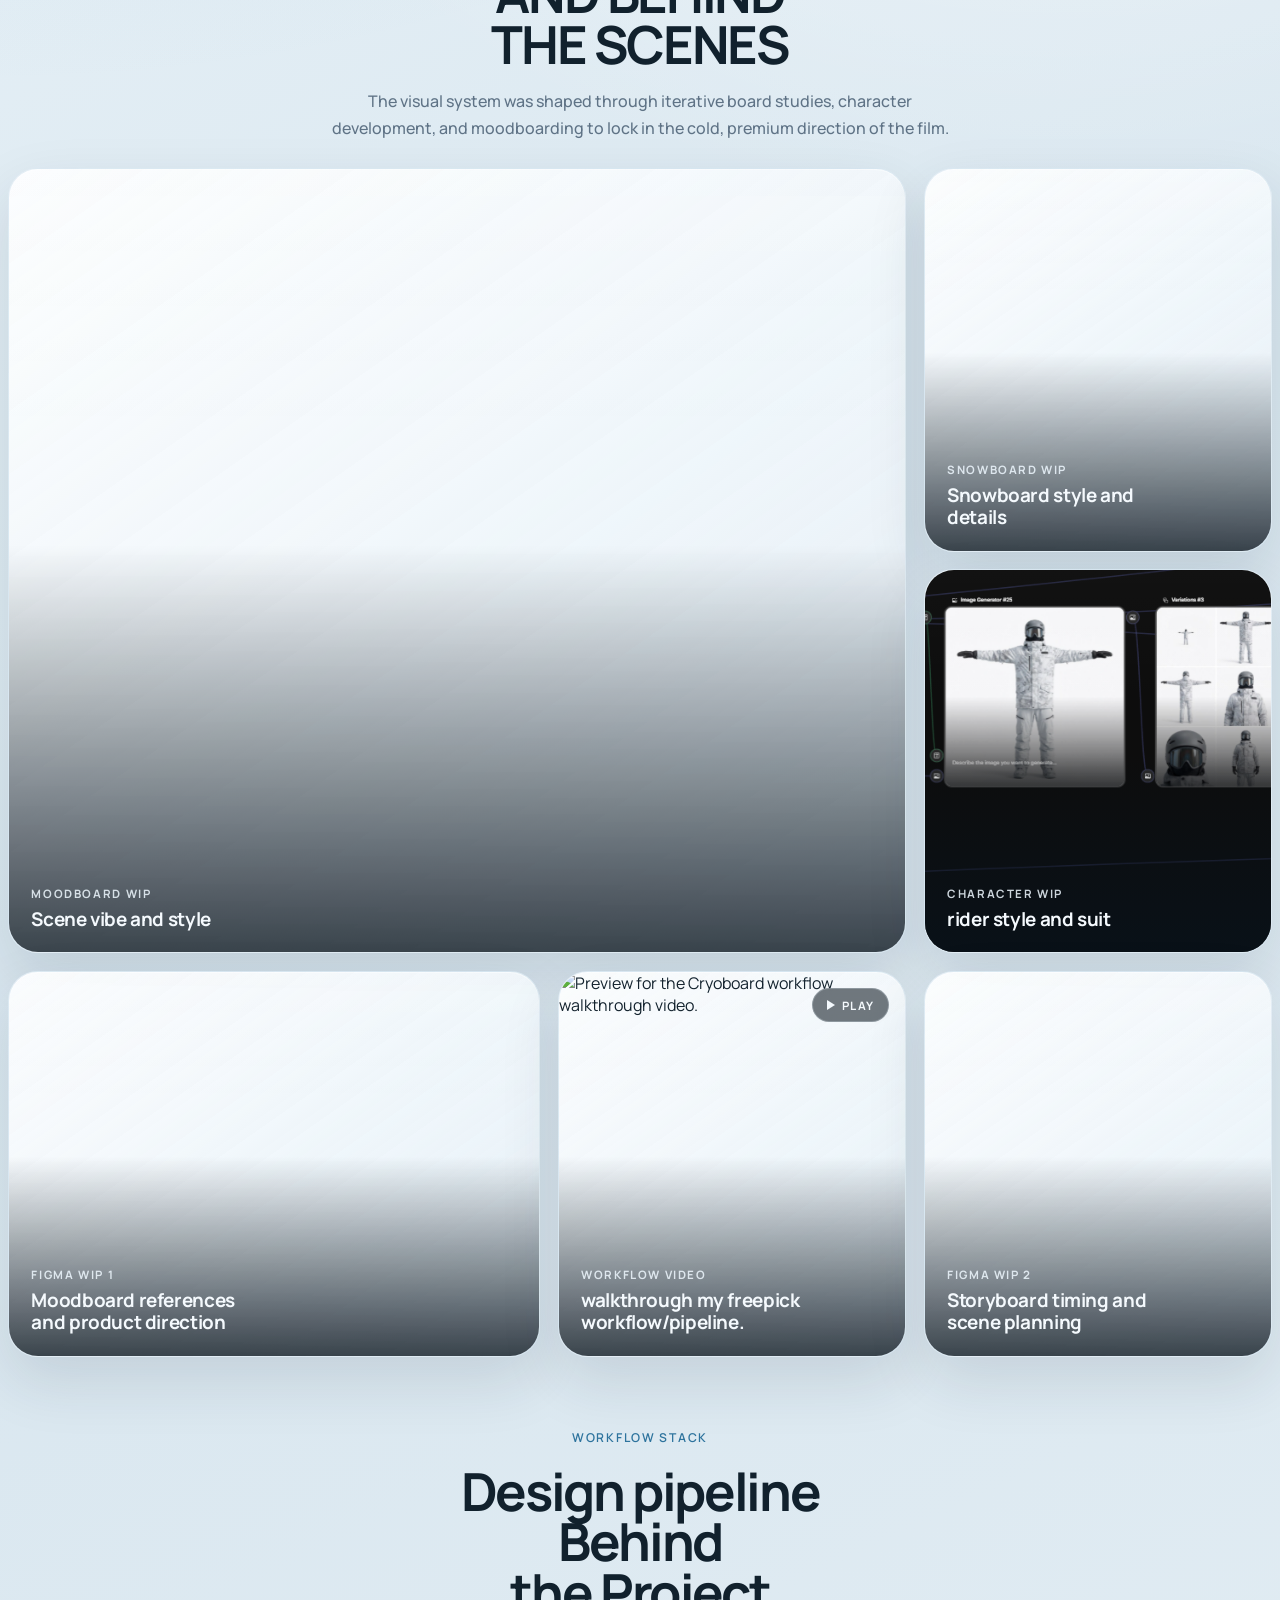
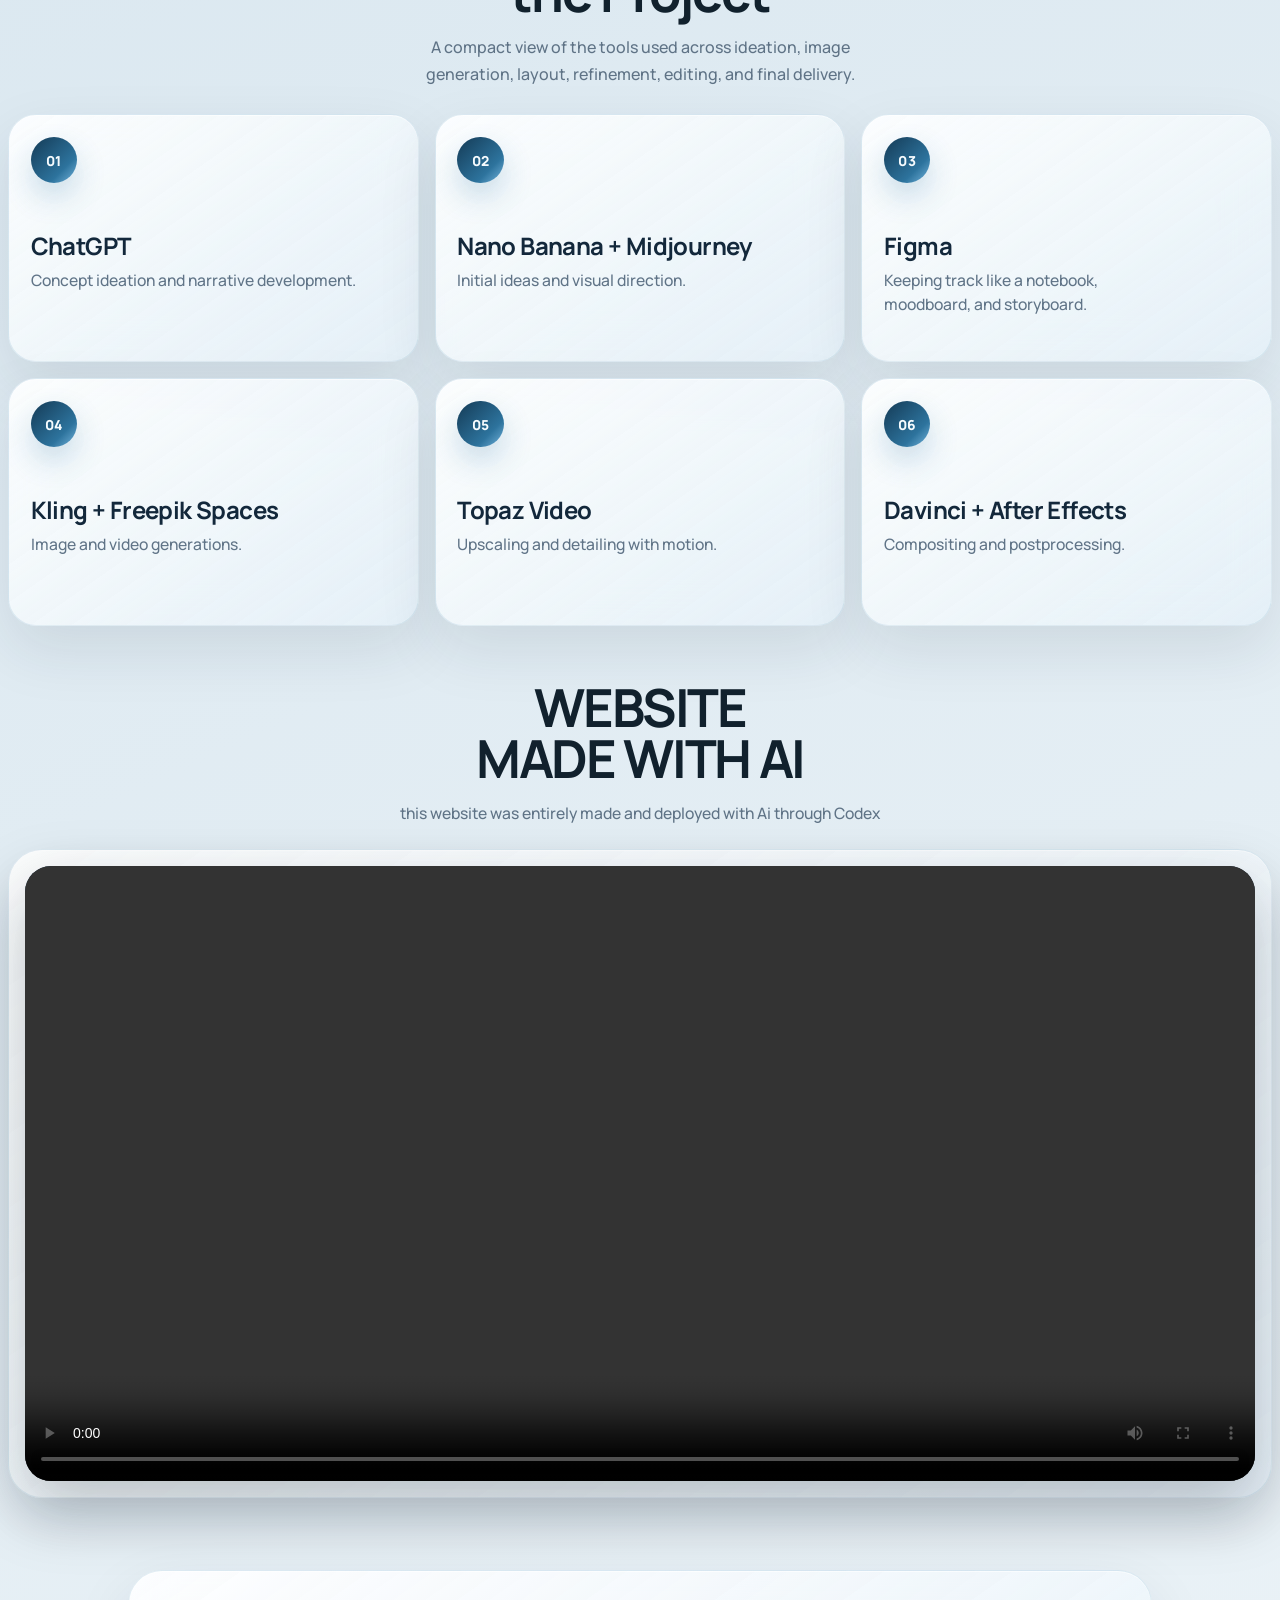
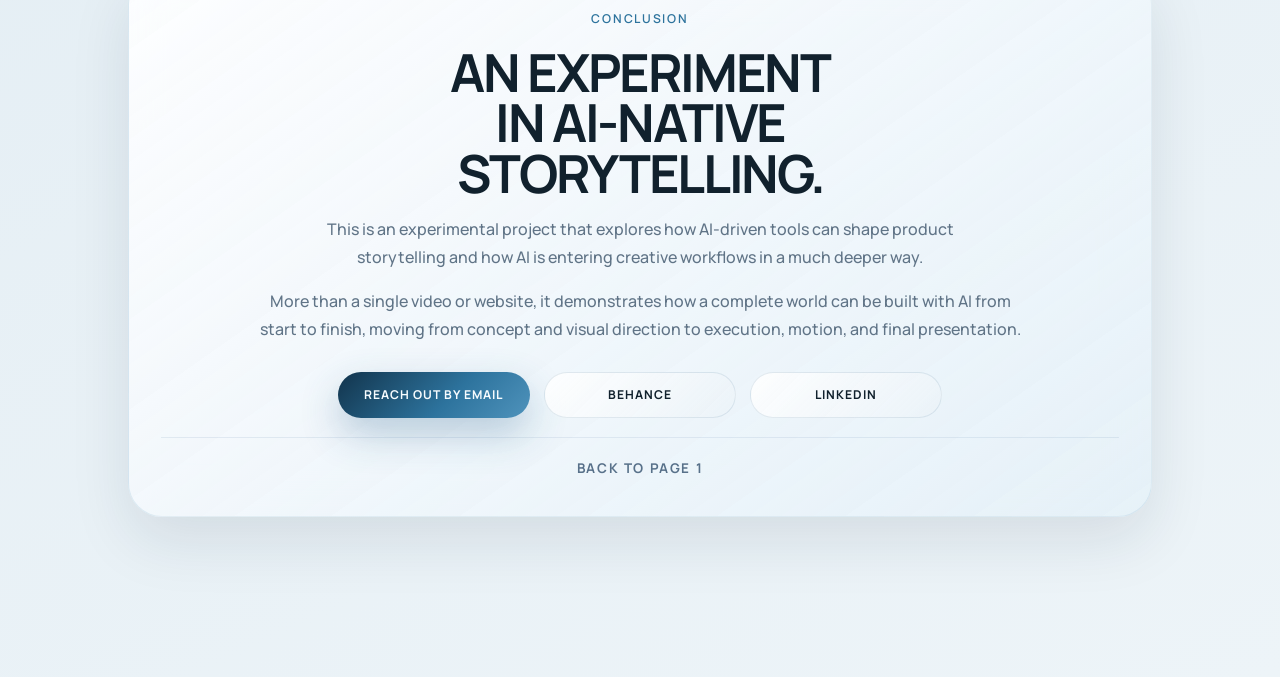
==== commit db3c8c2a: "Refine breakdown and workflow pages" ====
--- a/video.html
+++ b/video.html
@@ -91,7 +91,7 @@
         <section id="breakdown" class="section breakdown-section reveal">
           <div class="section-heading breakdown-heading">
             <p class="eyebrow">Process Breakdown</p>
-            <h2>Here is the full breakdown of the video.</h2>
+            <h2>FULL BREAKDOWN AND BEHIND THE SCENES</h2>
             <p class="breakdown-copy">
               The visual system was shaped through iterative board studies,
               character development, and moodboarding to lock in the cold,
@@ -110,6 +110,7 @@
               <button
                 class="breakdown-card-trigger"
                 type="button"
+                data-lightbox-type="image"
                 data-lightbox-src="./assets/images/moodboard-wip.png"
                 data-lightbox-alt="Cryoboard moodboard and image generation workflow used to shape the video direction."
                 data-lightbox-caption="Moodboard WIP"
@@ -121,7 +122,7 @@
               </div>
             </article>
 
-            <article class="breakdown-card">
+            <article class="breakdown-card breakdown-card-board">
               <img
                 src="./assets/images/board-wip.png"
                 loading="lazy"
@@ -131,6 +132,7 @@
               <button
                 class="breakdown-card-trigger"
                 type="button"
+                data-lightbox-type="image"
                 data-lightbox-src="./assets/images/board-wip.png"
                 data-lightbox-alt="Cryoboard board design workflow showing snowboard form exploration and generation steps."
                 data-lightbox-caption="Board WIP"
@@ -142,7 +144,7 @@
               </div>
             </article>
 
-            <article class="breakdown-card">
+            <article class="breakdown-card breakdown-card-character">
               <img
                 src="./assets/images/character-wip.png"
                 loading="lazy"
@@ -152,6 +154,7 @@
               <button
                 class="breakdown-card-trigger"
                 type="button"
+                data-lightbox-type="image"
                 data-lightbox-src="./assets/images/character-wip.png"
                 data-lightbox-alt="Cryoboard character development workflow showing snowboarder styling and outfit studies."
                 data-lightbox-caption="Character WIP"
@@ -162,26 +165,122 @@
                 <strong>rider style and suit</strong>
               </div>
             </article>
-          </div>
-
-          <article class="breakdown-video-card">
-            <div class="breakdown-video-shell">
-              <div class="breakdown-video-embed">
-                <iframe
-                  class="breakdown-video-player"
-                  src="https://www.youtube.com/embed/xWtP7KqP5Ao?controls=1&modestbranding=1&rel=0&playsinline=1"
-                  title="Cryoboard breakdown video"
-                  allow="accelerometer; autoplay; clipboard-write; encrypted-media; gyroscope; picture-in-picture; web-share"
-                  referrerpolicy="strict-origin-when-cross-origin"
-                  allowfullscreen
-                ></iframe>
-              </div>
-            </div>
-            <div class="breakdown-video-copy">
-              <span>walkthrough my freepick workflow/pipeline.</span>
-              <strong>Playable concept walkthrough inside the WIP section</strong>
-            </div>
-          </article>
+
+            <article class="breakdown-card breakdown-card-figma-a">
+              <img
+                src="./assets/images/figma-mood-1.png"
+                loading="lazy"
+                decoding="async"
+                alt="Cryoboard Figma moodboard showing references, product studies, and character direction."
+              />
+              <button
+                class="breakdown-card-trigger"
+                type="button"
+                data-lightbox-type="image"
+                data-lightbox-src="./assets/images/figma-mood-1.png"
+                data-lightbox-alt="Cryoboard Figma moodboard showing references, product studies, and character direction."
+                data-lightbox-caption="Figma Moodboard WIP"
+                aria-label="Open Figma moodboard WIP full screen"
+              ></button>
+              <div class="breakdown-card-copy">
+                <span>Figma Wip 1</span>
+                <strong>Moodboard references and product direction</strong>
+              </div>
+            </article>
+
+            <article class="breakdown-card breakdown-card-video">
+              <img
+                src="https://img.youtube.com/vi/xWtP7KqP5Ao/hqdefault.jpg"
+                loading="lazy"
+                decoding="async"
+                alt="Preview for the Cryoboard workflow walkthrough video."
+              />
+              <button
+                class="breakdown-card-trigger"
+                type="button"
+                data-lightbox-type="youtube"
+                data-lightbox-src="https://www.youtube.com/embed/xWtP7KqP5Ao?autoplay=1&controls=1&rel=0&modestbranding=1&playsinline=1"
+                data-lightbox-caption="walkthrough my freepick workflow/pipeline."
+                aria-label="Open workflow walkthrough video"
+              ></button>
+              <span class="breakdown-play-badge" aria-hidden="true">Play</span>
+              <div class="breakdown-card-copy">
+                <span>Workflow Video</span>
+                <strong>walkthrough my freepick workflow/pipeline.</strong>
+              </div>
+            </article>
+
+            <article class="breakdown-card breakdown-card-figma-b">
+              <img
+                src="./assets/images/figma-mood-2.png"
+                loading="lazy"
+                decoding="async"
+                alt="Cryoboard storyboard frames laid out in Figma for scene sequencing."
+              />
+              <button
+                class="breakdown-card-trigger"
+                type="button"
+                data-lightbox-type="image"
+                data-lightbox-src="./assets/images/figma-mood-2.png"
+                data-lightbox-alt="Cryoboard storyboard frames laid out in Figma for scene sequencing."
+                data-lightbox-caption="Figma Storyboard WIP"
+                aria-label="Open Figma storyboard WIP full screen"
+              ></button>
+              <div class="breakdown-card-copy">
+                <span>Figma Wip 2</span>
+                <strong>Storyboard timing and scene planning</strong>
+              </div>
+            </article>
+          </div>
+        </section>
+
+        <section class="section workflow-section reveal">
+          <div class="section-heading workflow-heading">
+            <p class="eyebrow">Workflow Stack</p>
+            <h2>Design pipeline Behind the Project</h2>
+            <p class="workflow-copy">
+              A compact view of the tools used across ideation, image
+              generation, layout, refinement, editing, and final delivery.
+            </p>
+          </div>
+
+          <div class="workflow-grid">
+            <article class="workflow-card">
+              <span class="workflow-icon">01</span>
+              <h3>ChatGPT</h3>
+              <p>Concept ideation and narrative development.</p>
+            </article>
+
+            <article class="workflow-card">
+              <span class="workflow-icon">02</span>
+              <h3>Nano Banana + Midjourney</h3>
+              <p>Initial ideas and visual direction.</p>
+            </article>
+
+            <article class="workflow-card">
+              <span class="workflow-icon">03</span>
+              <h3>Figma</h3>
+              <p>Keeping track like a notebook, moodboard, and storyboard.</p>
+            </article>
+
+            <article class="workflow-card">
+              <span class="workflow-icon">04</span>
+              <h3>Kling + Freepik Spaces</h3>
+              <p>Image and video generations.</p>
+            </article>
+
+            <article class="workflow-card">
+              <span class="workflow-icon">05</span>
+              <h3>Topaz Video</h3>
+              <p>Upscaling and detailing with motion.</p>
+            </article>
+
+            <article class="workflow-card">
+              <span class="workflow-icon">06</span>
+              <h3>Davinci + After Effects</h3>
+              <p>Compositing and postprocessing.</p>
+            </article>
+          </div>
         </section>
 
         <section id="website-idea" class="section render-video-section reveal">
@@ -205,6 +304,48 @@
               />
               Your browser does not support the video tag.
             </video>
+          </div>
+        </section>
+
+        <section class="section conclusion-section reveal">
+          <div class="section-heading conclusion-heading">
+            <p class="eyebrow">Conclusion</p>
+            <h2>AN EXPERIMENT IN AI-NATIVE STORYTELLING.</h2>
+            <p class="conclusion-copy">
+              This is an experimental project that explores how AI-driven tools
+              can shape product storytelling and how AI is entering creative
+              workflows in a much deeper way.
+            </p>
+            <p class="conclusion-copy">
+              More than a single video or website, it demonstrates how a
+              complete world can be built with AI from start to finish, moving
+              from concept and visual direction to execution, motion, and final
+              presentation.
+            </p>
+            <div class="conclusion-actions">
+              <a class="button button-primary" href="mailto:harshnikam09@gmail.com"
+                >Reach out by Email</a
+              >
+              <a
+                class="button button-secondary"
+                href="https://www.behance.net/harshnikam4"
+                target="_blank"
+                rel="noreferrer"
+                >Behance</a
+              >
+              <a
+                class="button button-secondary"
+                href="https://www.linkedin.com/in/harshnikam4/"
+                target="_blank"
+                rel="noreferrer"
+                >LinkedIn</a
+              >
+            </div>
+            <div class="conclusion-return">
+              <a class="conclusion-return-link" href="./index.html#top"
+                >Back to Page 1</a
+              >
+            </div>
           </div>
         </section>
       </main>
@@ -226,7 +367,17 @@
           Close
         </button>
         <figure class="lightbox-figure">
-          <img class="lightbox-image" src="" alt="" />
+          <img class="lightbox-image" src="" alt="" hidden />
+          <div class="lightbox-video-wrap" hidden>
+            <iframe
+              class="lightbox-video"
+              src=""
+              title="Expanded walkthrough video"
+              allow="accelerometer; autoplay; clipboard-write; encrypted-media; gyroscope; picture-in-picture; web-share"
+              referrerpolicy="strict-origin-when-cross-origin"
+              allowfullscreen
+            ></iframe>
+          </div>
           <figcaption id="lightbox-caption" class="lightbox-caption"></figcaption>
         </figure>
       </div>
--- a/styles.css
+++ b/styles.css
@@ -348,10 +348,17 @@
   box-shadow: inset 0 1px 0 rgba(255, 255, 255, 0.44);
 }
 
-.header-cta-secondary {
-  background:
-    linear-gradient(135deg, rgba(255, 255, 255, 0.72), rgba(224, 236, 245, 0.54)),
-    rgba(255, 255, 255, 0.45);
+.header-cta-highlight {
+  color: var(--white-soft);
+  border-color: rgba(31, 89, 128, 0.16);
+  background: linear-gradient(135deg, var(--accent-deep) 0%, var(--accent) 58%, var(--accent-mid) 100%);
+  box-shadow:
+    0 12px 28px rgba(43, 99, 138, 0.24),
+    inset 0 1px 0 rgba(255, 255, 255, 0.14);
+}
+
+.header-cta-highlight:hover {
+  color: var(--white-soft);
 }
 
 .section {
@@ -461,8 +468,49 @@
 }
 
 .button-featured {
-  min-width: min(100%, 28rem);
-  margin-top: 1.7rem;
+  position: relative;
+  min-width: min(100%, 32rem);
+  margin-top: 1.9rem;
+  padding: 1.15rem 1.7rem;
+  border: 1px solid rgba(18, 52, 76, 0.14);
+  box-shadow:
+    0 22px 44px rgba(29, 87, 126, 0.26),
+    inset 0 1px 0 rgba(255, 255, 255, 0.12);
+  overflow: hidden;
+}
+
+.button-featured::before {
+  content: "";
+  position: absolute;
+  inset: 0;
+  background:
+    linear-gradient(115deg, rgba(255, 255, 255, 0.24), transparent 26%),
+    linear-gradient(90deg, rgba(255, 255, 255, 0.1), transparent 45%);
+  opacity: 0.9;
+}
+
+.button-featured::after {
+  content: "->";
+  position: absolute;
+  right: 1.35rem;
+  top: 50%;
+  transform: translateY(-50%);
+  color: rgba(246, 251, 254, 0.92);
+  font-size: 1rem;
+  font-weight: 800;
+  letter-spacing: 0.04em;
+}
+
+.button-featured:hover {
+  transform: translateY(-3px) scale(1.01);
+  box-shadow:
+    0 28px 54px rgba(29, 87, 126, 0.3),
+    inset 0 1px 0 rgba(255, 255, 255, 0.16);
+}
+
+.button-featured span {
+  position: relative;
+  z-index: 1;
 }
 
 .hero-metrics {
@@ -566,6 +614,9 @@
 .hero-badge {
   position: relative;
   z-index: 2;
+  display: inline-flex;
+  align-items: center;
+  justify-content: center;
   padding: 0.75rem 1rem;
   border: 1px solid rgba(223, 243, 255, 0.34);
   border-radius: 999px;
@@ -577,6 +628,22 @@
   letter-spacing: 0.12em;
   text-transform: uppercase;
   backdrop-filter: blur(16px);
+}
+
+.hero-badge-link {
+  text-decoration: none;
+  transition:
+    transform 180ms ease,
+    background 180ms ease,
+    border-color 180ms ease,
+    box-shadow 180ms ease;
+}
+
+.hero-badge-link:hover {
+  transform: translateY(-2px);
+  border-color: rgba(223, 243, 255, 0.52);
+  background: rgba(242, 248, 252, 0.16);
+  box-shadow: 0 16px 30px rgba(8, 18, 27, 0.18);
 }
 
 .hero-overlay {
@@ -1349,73 +1416,14 @@
   text-wrap: balance;
 }
 
-.breakdown-video-card {
-  margin-top: 1rem;
-  padding: 1rem;
-  border: 1px solid rgba(172, 201, 221, 0.34);
-  border-radius: 34px;
-  background:
-    linear-gradient(145deg, rgba(255, 255, 255, 0.72), rgba(219, 234, 244, 0.48)),
-    rgba(245, 250, 253, 0.68);
-  box-shadow:
-    0 24px 60px rgba(21, 43, 61, 0.12),
-    inset 0 1px 0 rgba(255, 255, 255, 0.52);
-  backdrop-filter: blur(22px);
-}
-
-.breakdown-video-shell {
-  overflow: hidden;
-  border-radius: 26px;
-  background: linear-gradient(160deg, #17354a 0%, #0d1d2a 55%, #08131d 100%);
-  box-shadow: 0 24px 60px rgba(8, 18, 29, 0.24);
-}
-
-.breakdown-video-embed {
-  position: relative;
-}
-
-.breakdown-video-embed::before {
-  content: "";
-  display: block;
-  padding-top: 56.25%;
-}
-
-.breakdown-video-player {
-  position: absolute;
-  inset: 0;
-  display: block;
-  width: 100%;
-  height: 100%;
-  border: 0;
-  background: transparent;
-}
-
-.breakdown-video-copy {
-  padding: 1rem 0.4rem 0.2rem;
-  text-align: center;
-}
-
-.breakdown-video-copy span {
-  display: block;
-  margin-bottom: 0.35rem;
-  color: #5f7890;
-  font-size: 0.72rem;
-  font-weight: 700;
-  letter-spacing: 0.14em;
-  text-transform: uppercase;
-}
-
-.breakdown-video-copy strong {
-  color: #13283b;
-  font-size: 1rem;
-  line-height: 1.4;
-}
-
 .breakdown-grid {
   display: grid;
-  grid-template-columns: minmax(0, 1.35fr) minmax(20rem, 0.9fr);
-  gap: 1rem;
+  grid-template-columns: minmax(0, 1.1fr) minmax(17rem, 0.72fr) minmax(17rem, 0.72fr);
+  gap: 1.1rem;
   align-items: stretch;
+  width: min(100%, 90rem);
+  margin: 0 auto;
+  grid-auto-rows: minmax(12rem, auto);
 }
 
 .breakdown-card {
@@ -1433,8 +1441,34 @@
 }
 
 .breakdown-card-featured {
+  grid-column: 1 / span 2;
   grid-row: span 2;
   min-height: 100%;
+}
+
+.breakdown-card-board {
+  grid-column: 3;
+  grid-row: 1;
+}
+
+.breakdown-card-character {
+  grid-column: 3;
+  grid-row: 2;
+}
+
+.breakdown-card-figma-a {
+  grid-column: 1;
+  grid-row: 3;
+}
+
+.breakdown-card-video {
+  grid-column: 2;
+  grid-row: 3;
+}
+
+.breakdown-card-figma-b {
+  grid-column: 3;
+  grid-row: 3;
 }
 
 .breakdown-card img {
@@ -1452,6 +1486,36 @@
   border: 0;
   background: transparent;
   cursor: zoom-in;
+}
+
+.breakdown-play-badge {
+  position: absolute;
+  top: 1rem;
+  right: 1rem;
+  z-index: 3;
+  display: inline-flex;
+  align-items: center;
+  gap: 0.45rem;
+  padding: 0.55rem 0.85rem;
+  border: 1px solid rgba(228, 241, 251, 0.26);
+  border-radius: 999px;
+  background: rgba(8, 18, 27, 0.56);
+  color: #f4f9fd;
+  font-size: 0.72rem;
+  font-weight: 700;
+  letter-spacing: 0.12em;
+  text-transform: uppercase;
+  backdrop-filter: blur(10px);
+  pointer-events: none;
+}
+
+.breakdown-play-badge::before {
+  content: "";
+  width: 0;
+  height: 0;
+  border-top: 0.35rem solid transparent;
+  border-bottom: 0.35rem solid transparent;
+  border-left: 0.52rem solid #f4f9fd;
 }
 
 .breakdown-card::after {
@@ -1497,6 +1561,96 @@
   width: min(calc(100% - 1rem), 1920px);
   padding-top: 0.5rem;
   padding-bottom: 4rem;
+}
+
+.workflow-section {
+  width: min(calc(100% - 1rem), 1920px);
+  padding-top: 0.5rem;
+  padding-bottom: 3rem;
+}
+
+.workflow-heading {
+  display: flex;
+  flex-direction: column;
+  align-items: center;
+  max-width: 56rem;
+  margin-left: auto;
+  margin-right: auto;
+  margin-bottom: 1.6rem;
+  text-align: center;
+}
+
+.workflow-heading h2 {
+  max-width: 12ch;
+  margin-left: auto;
+  margin-right: auto;
+}
+
+.workflow-copy {
+  max-width: 42rem;
+  margin: 1rem auto 0;
+  color: var(--muted);
+  font-size: 1rem;
+  font-weight: 500;
+  line-height: 1.7;
+  text-align: center;
+  text-wrap: balance;
+}
+
+.workflow-grid {
+  display: grid;
+  grid-template-columns: repeat(3, minmax(0, 1fr));
+  gap: 1rem;
+  width: min(100%, 92rem);
+  margin: 0 auto;
+}
+
+.workflow-card {
+  position: relative;
+  min-height: 15.5rem;
+  padding: 1.35rem;
+  border: 1px solid rgba(172, 201, 221, 0.34);
+  border-radius: 28px;
+  background:
+    linear-gradient(145deg, rgba(255, 255, 255, 0.78), rgba(220, 235, 245, 0.56)),
+    rgba(245, 250, 253, 0.74);
+  box-shadow:
+    0 24px 60px rgba(21, 43, 61, 0.1),
+    inset 0 1px 0 rgba(255, 255, 255, 0.56);
+  backdrop-filter: blur(22px);
+}
+
+.workflow-icon {
+  display: inline-flex;
+  align-items: center;
+  justify-content: center;
+  width: 2.9rem;
+  height: 2.9rem;
+  margin-bottom: 3.2rem;
+  border-radius: 999px;
+  background: linear-gradient(135deg, #143a55 0%, #2d739d 70%, #74b4dc 100%);
+  color: #f6fbfe;
+  font-size: 0.86rem;
+  font-weight: 800;
+  letter-spacing: 0.02em;
+  text-transform: uppercase;
+  box-shadow: 0 14px 30px rgba(45, 115, 157, 0.24);
+}
+
+.workflow-card h3 {
+  margin: 0 0 0.55rem;
+  color: #13283b;
+  font-size: 1.5rem;
+  line-height: 1.02;
+}
+
+.workflow-card p {
+  margin: 0;
+  color: #607487;
+  font-size: 0.98rem;
+  font-weight: 500;
+  line-height: 1.55;
+  text-wrap: balance;
 }
 
 .render-video-heading {
@@ -1551,6 +1705,80 @@
   border-radius: 26px;
   background: linear-gradient(160deg, #17354a 0%, #0d1d2a 55%, #08131d 100%);
   box-shadow: 0 24px 60px rgba(8, 18, 29, 0.24);
+}
+
+.conclusion-section {
+  width: min(calc(100% - 1rem), 1920px);
+  padding-top: 0.5rem;
+  padding-bottom: 4rem;
+}
+
+.conclusion-heading {
+  display: flex;
+  flex-direction: column;
+  align-items: center;
+  max-width: 64rem;
+  margin-left: auto;
+  margin-right: auto;
+  padding: 2.4rem 2rem;
+  border: 1px solid rgba(172, 201, 221, 0.32);
+  border-radius: 34px;
+  background:
+    linear-gradient(145deg, rgba(255, 255, 255, 0.78), rgba(220, 235, 245, 0.56)),
+    rgba(245, 250, 253, 0.74);
+  box-shadow:
+    0 24px 60px rgba(21, 43, 61, 0.1),
+    inset 0 1px 0 rgba(255, 255, 255, 0.56);
+  backdrop-filter: blur(22px);
+  text-align: center;
+}
+
+.conclusion-heading h2 {
+  max-width: 14ch;
+  margin-left: auto;
+  margin-right: auto;
+}
+
+.conclusion-copy {
+  max-width: 48rem;
+  margin: 1rem auto 0;
+  color: #607487;
+  font-size: 1rem;
+  font-weight: 500;
+  line-height: 1.75;
+  text-align: center;
+  text-wrap: balance;
+}
+
+.conclusion-actions {
+  display: flex;
+  flex-wrap: wrap;
+  justify-content: center;
+  gap: 0.9rem;
+  width: 100%;
+  margin-top: 1.8rem;
+}
+
+.conclusion-return {
+  width: 100%;
+  margin-top: 1.2rem;
+  padding-top: 1.1rem;
+  border-top: 1px solid rgba(82, 127, 165, 0.12);
+  text-align: center;
+}
+
+.conclusion-return-link {
+  color: #58718a;
+  font-size: 0.84rem;
+  font-weight: 700;
+  letter-spacing: 0.12em;
+  text-decoration: none;
+  text-transform: uppercase;
+  transition: color 180ms ease, opacity 180ms ease;
+}
+
+.conclusion-return-link:hover {
+  color: #13283b;
 }
 
 .lightbox {
@@ -1623,6 +1851,30 @@
   background: rgba(8, 18, 27, 0.9);
 }
 
+.lightbox-video-wrap {
+  position: relative;
+  width: min(100vw - 3rem, 1400px);
+  border-radius: 28px;
+  overflow: hidden;
+  border: 1px solid rgba(199, 222, 238, 0.2);
+  box-shadow: 0 30px 80px rgba(0, 0, 0, 0.42);
+  background: rgba(8, 18, 27, 0.96);
+}
+
+.lightbox-video-wrap::before {
+  content: "";
+  display: block;
+  padding-top: 56.25%;
+}
+
+.lightbox-video {
+  position: absolute;
+  inset: 0;
+  width: 100%;
+  height: 100%;
+  border: 0;
+}
+
 .lightbox-caption {
   margin-top: 0.9rem;
   color: rgba(232, 243, 250, 0.86);
@@ -1670,6 +1922,7 @@
   .spec-grid,
   .gallery-strip,
   .image-marquee,
+  .workflow-grid,
   .breakdown-grid,
   .story-grid {
     grid-template-columns: 1fr;
@@ -1708,7 +1961,13 @@
     min-height: auto;
   }
 
-  .breakdown-card-featured {
+  .breakdown-card-featured,
+  .breakdown-card-board,
+  .breakdown-card-character,
+  .breakdown-card-figma-a,
+  .breakdown-card-video,
+  .breakdown-card-figma-b {
+    grid-column: auto;
     grid-row: auto;
   }
 }
@@ -1836,4 +2095,9 @@
     max-height: calc(100vh - 7rem);
     border-radius: 22px;
   }
-}
+
+  .lightbox-video-wrap {
+    width: min(100vw - 2rem, 1400px);
+    border-radius: 22px;
+  }
+}
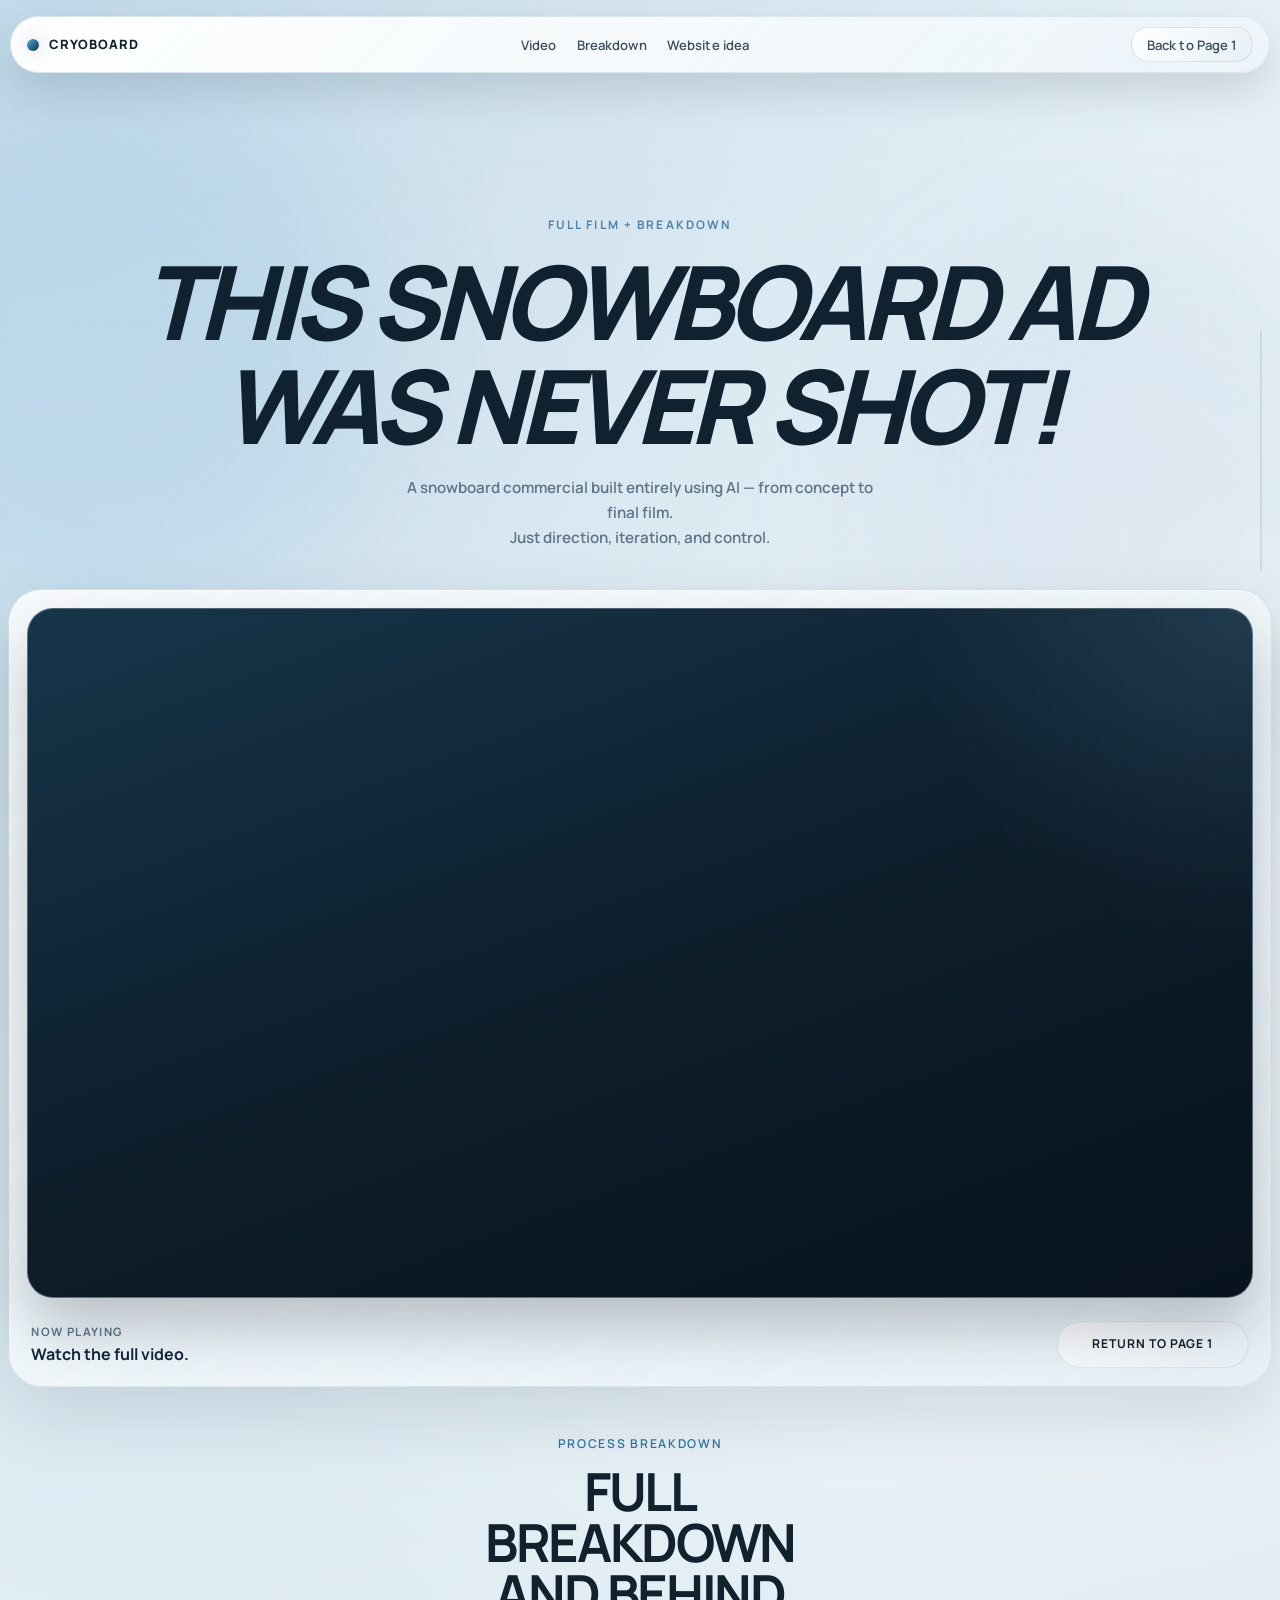
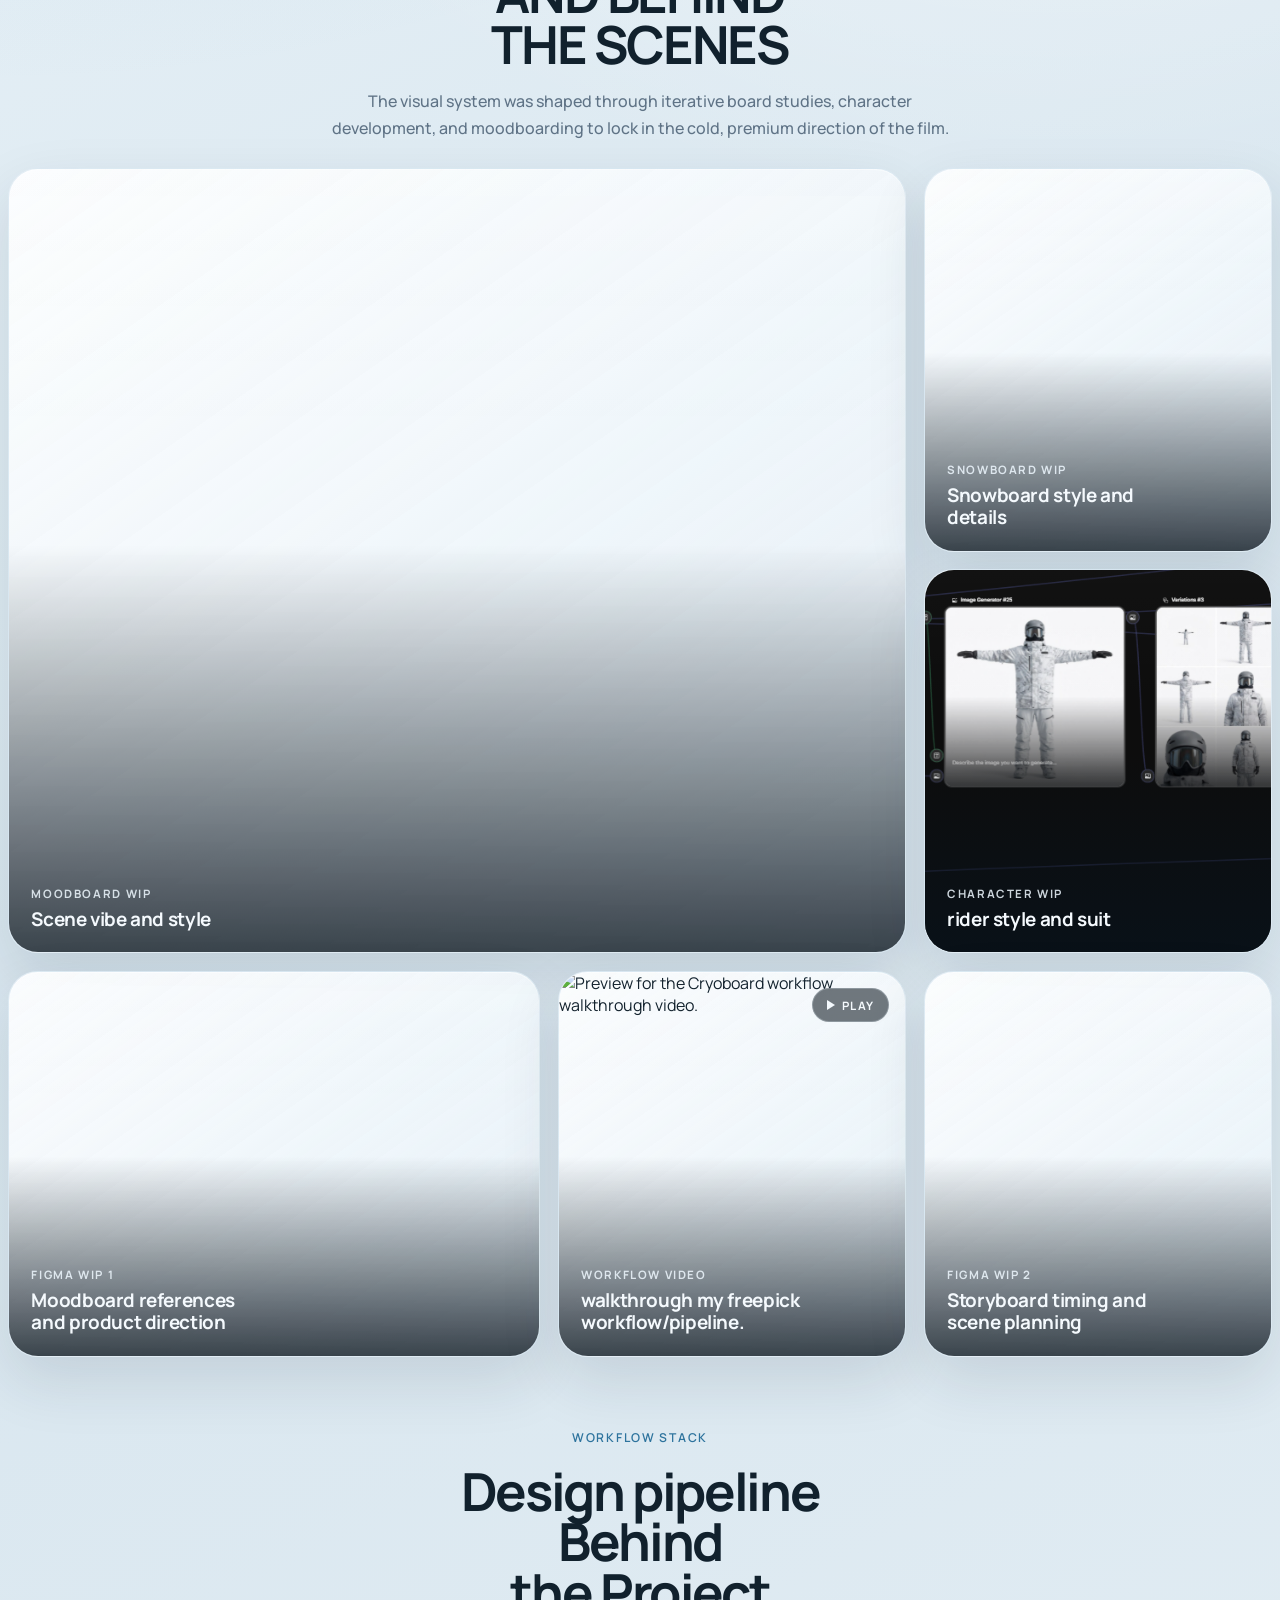
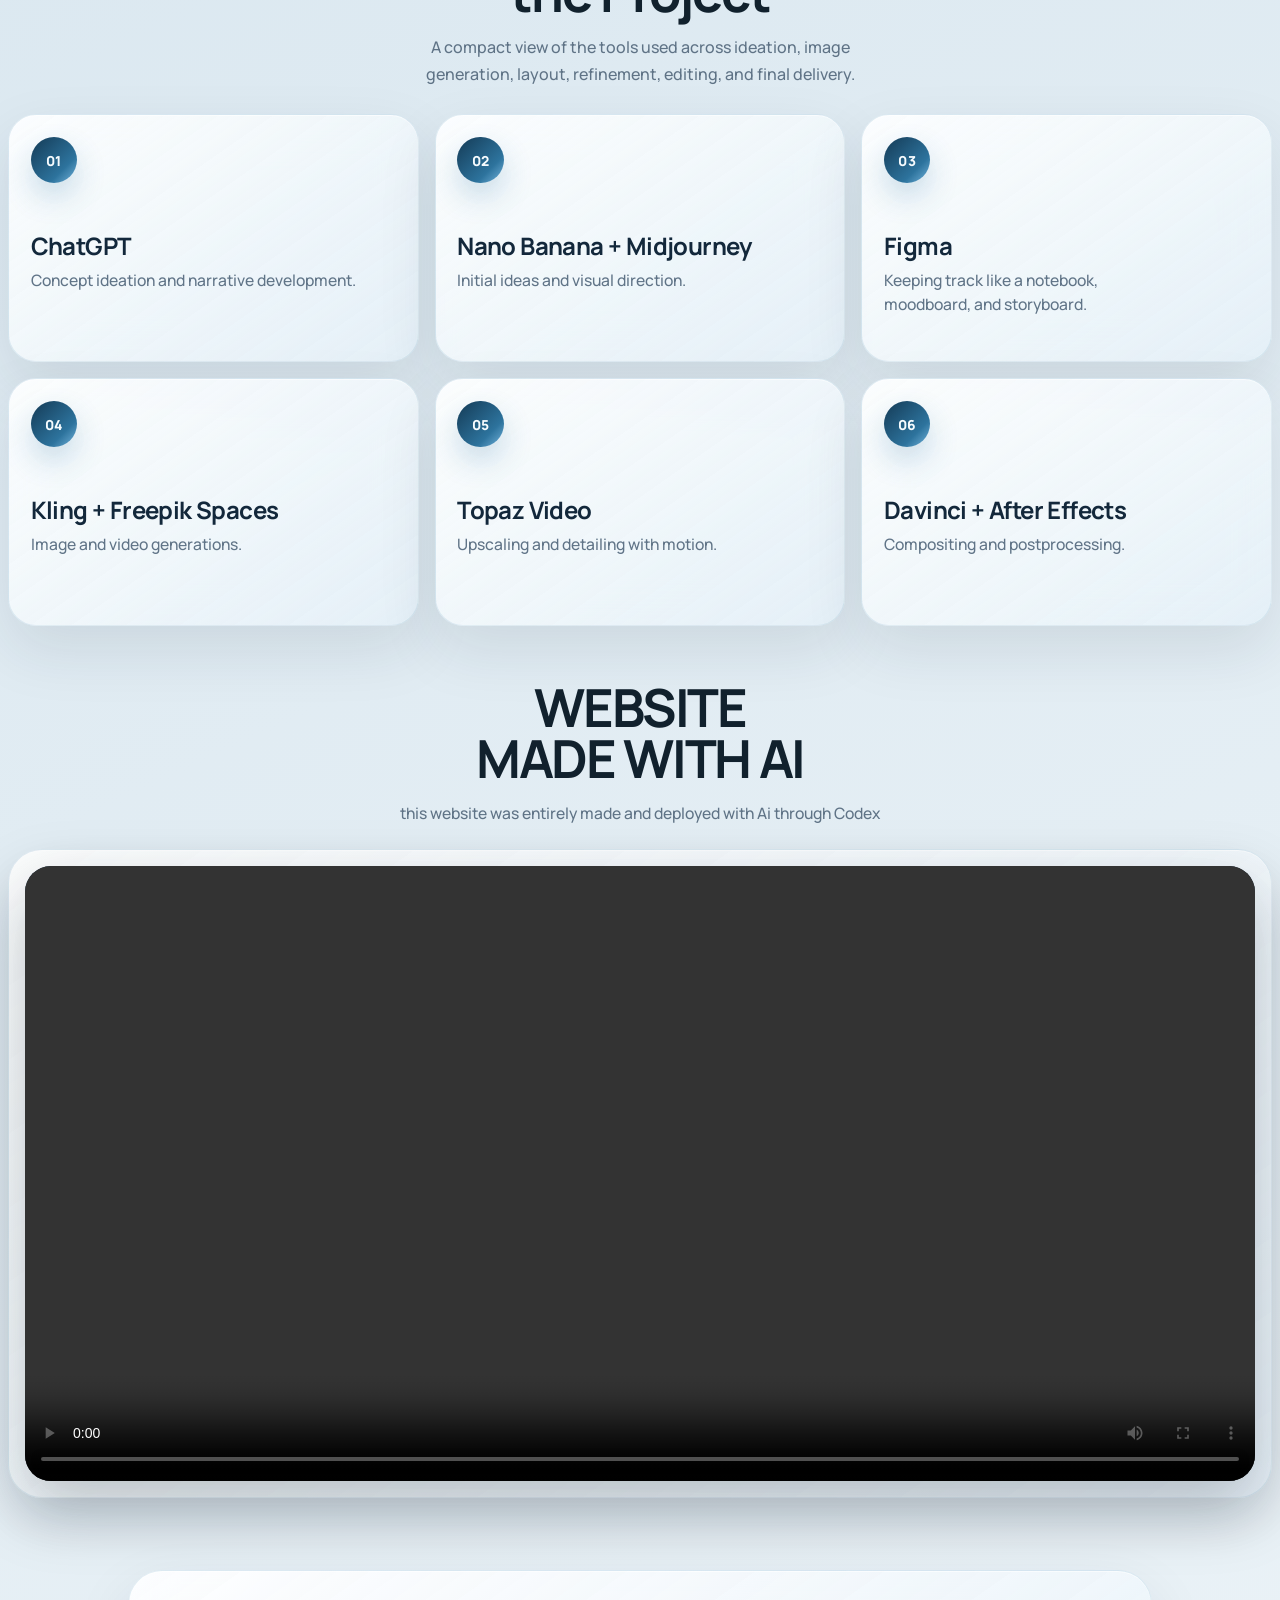
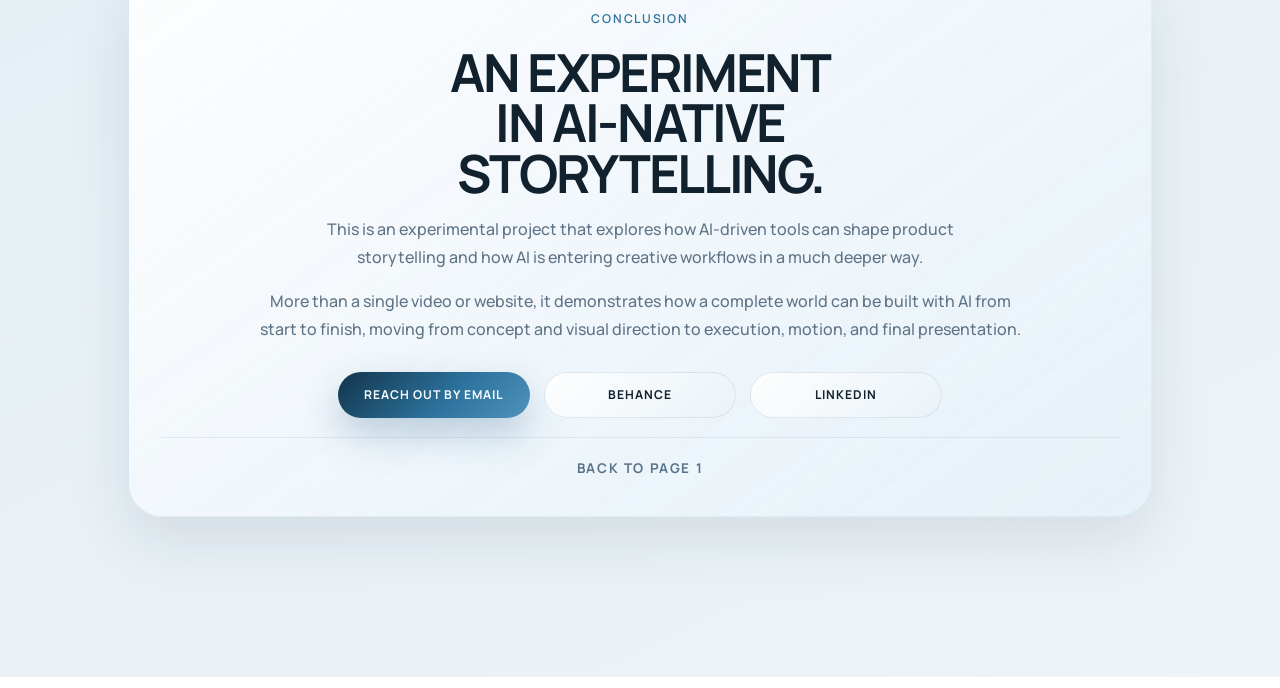
==== commit 6c9d06de: "Update embedded video links" ====
--- a/video.html
+++ b/video.html
@@ -69,7 +69,7 @@
           <div class="video-player-shell">
             <div class="video-player-frame">
               <iframe
-                src="https://www.youtube.com/embed/s5o2OljozLo?controls=1&modestbranding=1&rel=0&playsinline=1"
+                src="https://www.youtube.com/embed/lN1hoBVX73U?controls=1&modestbranding=1&rel=0&playsinline=1"
                 title="CRYOBOARD full video breakdown"
                 allow="accelerometer; autoplay; clipboard-write; encrypted-media; gyroscope; picture-in-picture; web-share"
                 referrerpolicy="strict-origin-when-cross-origin"
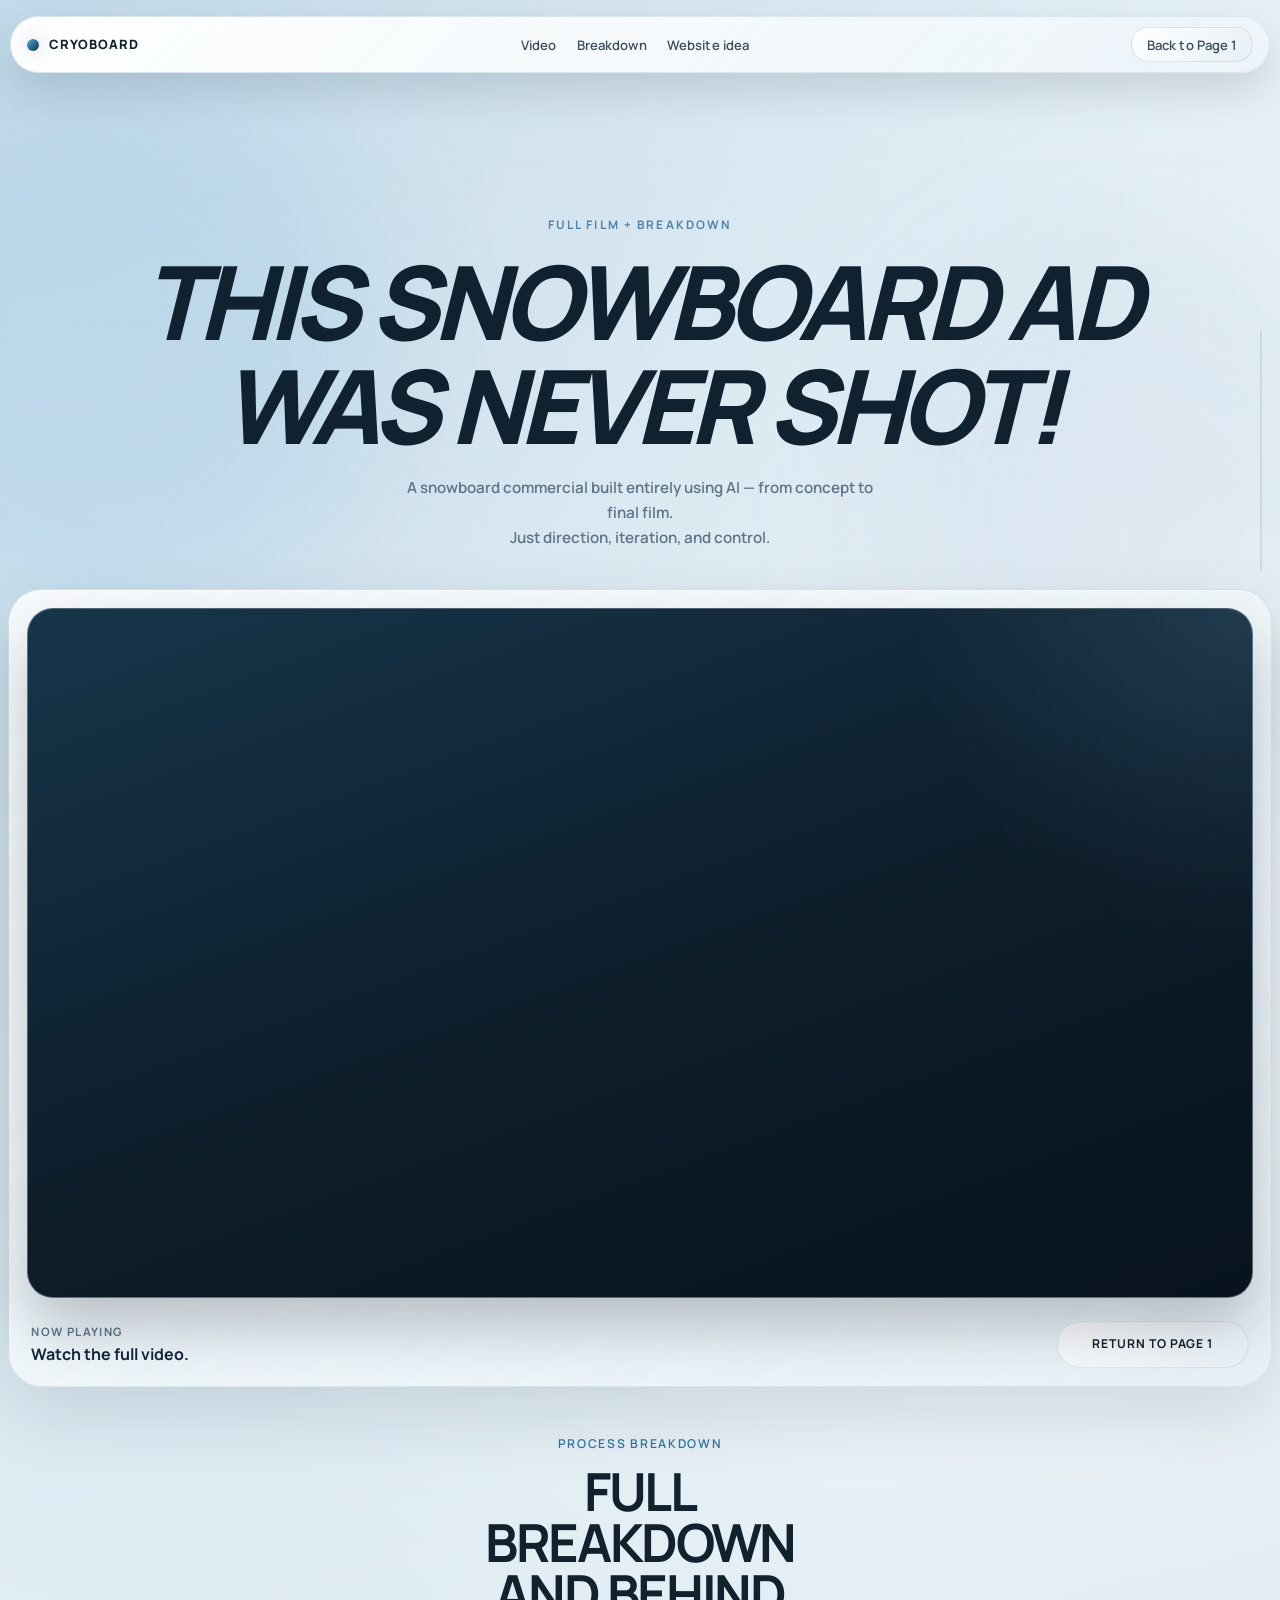
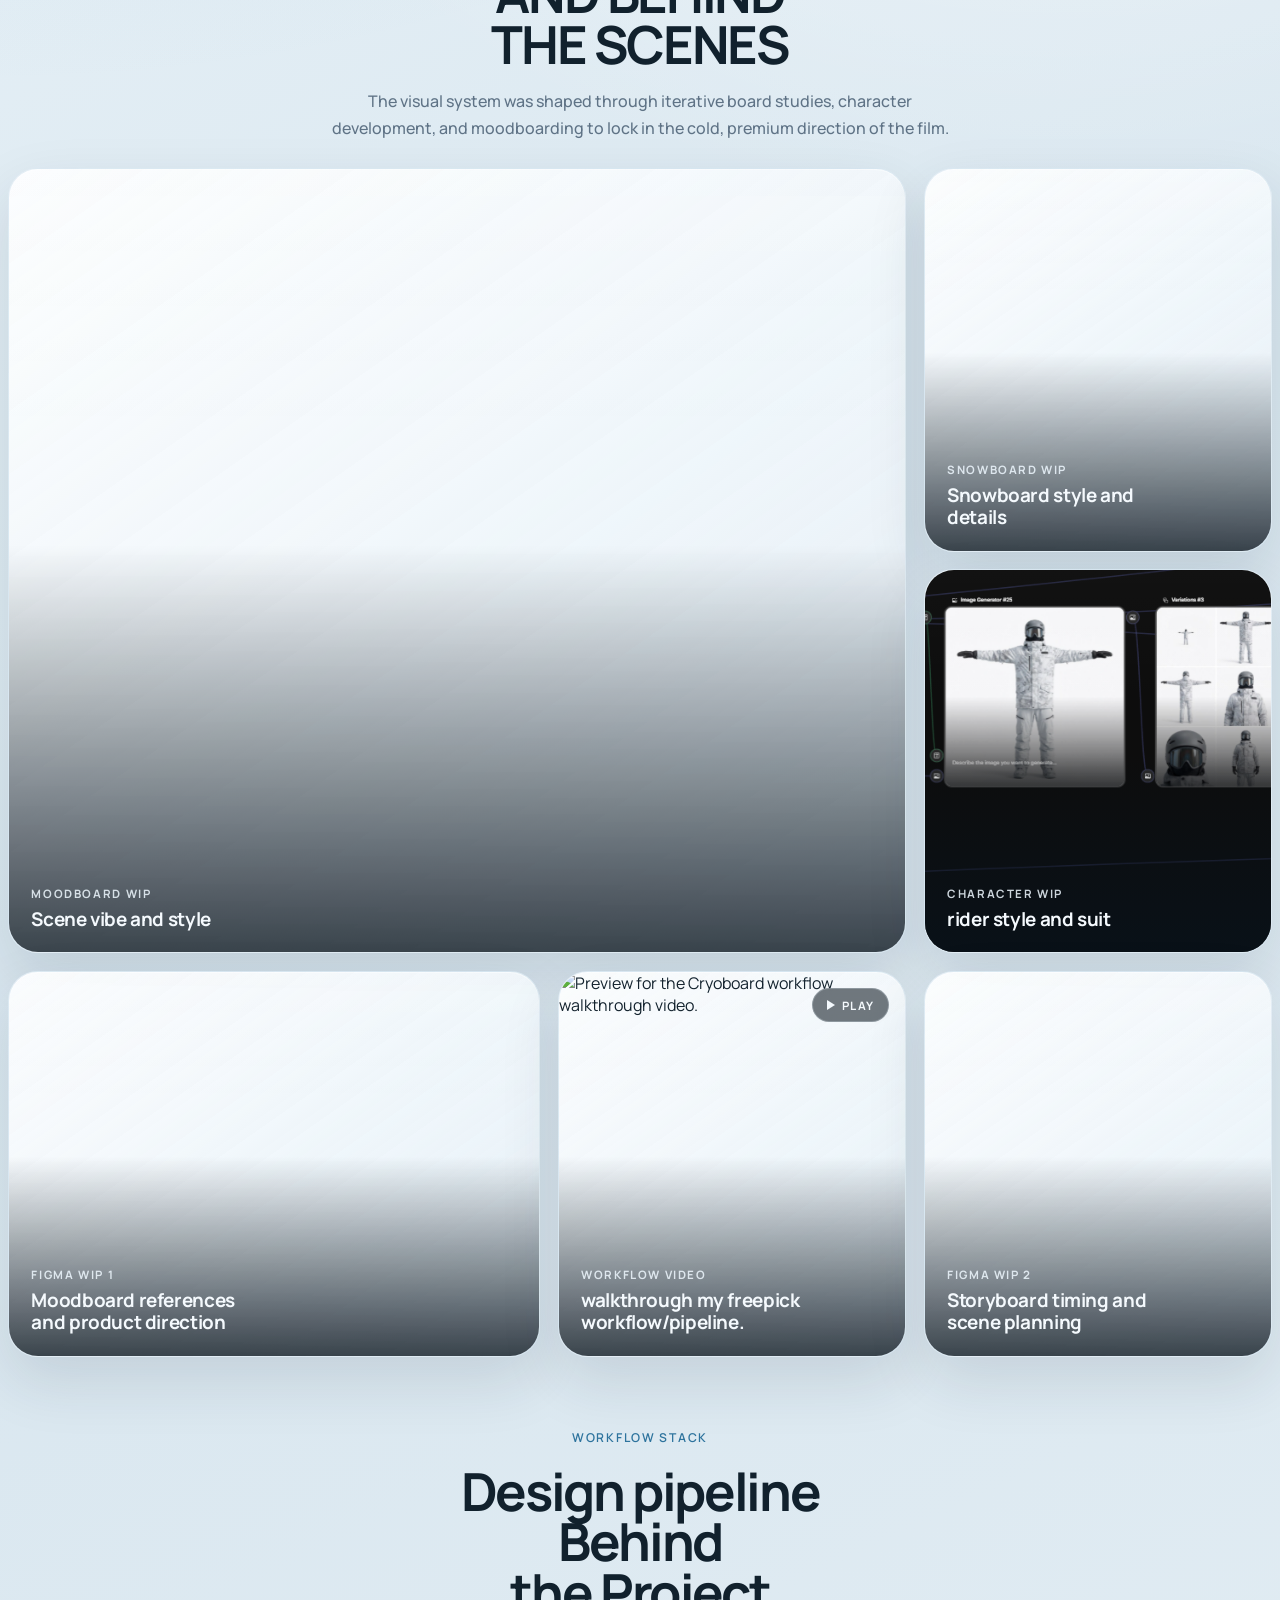
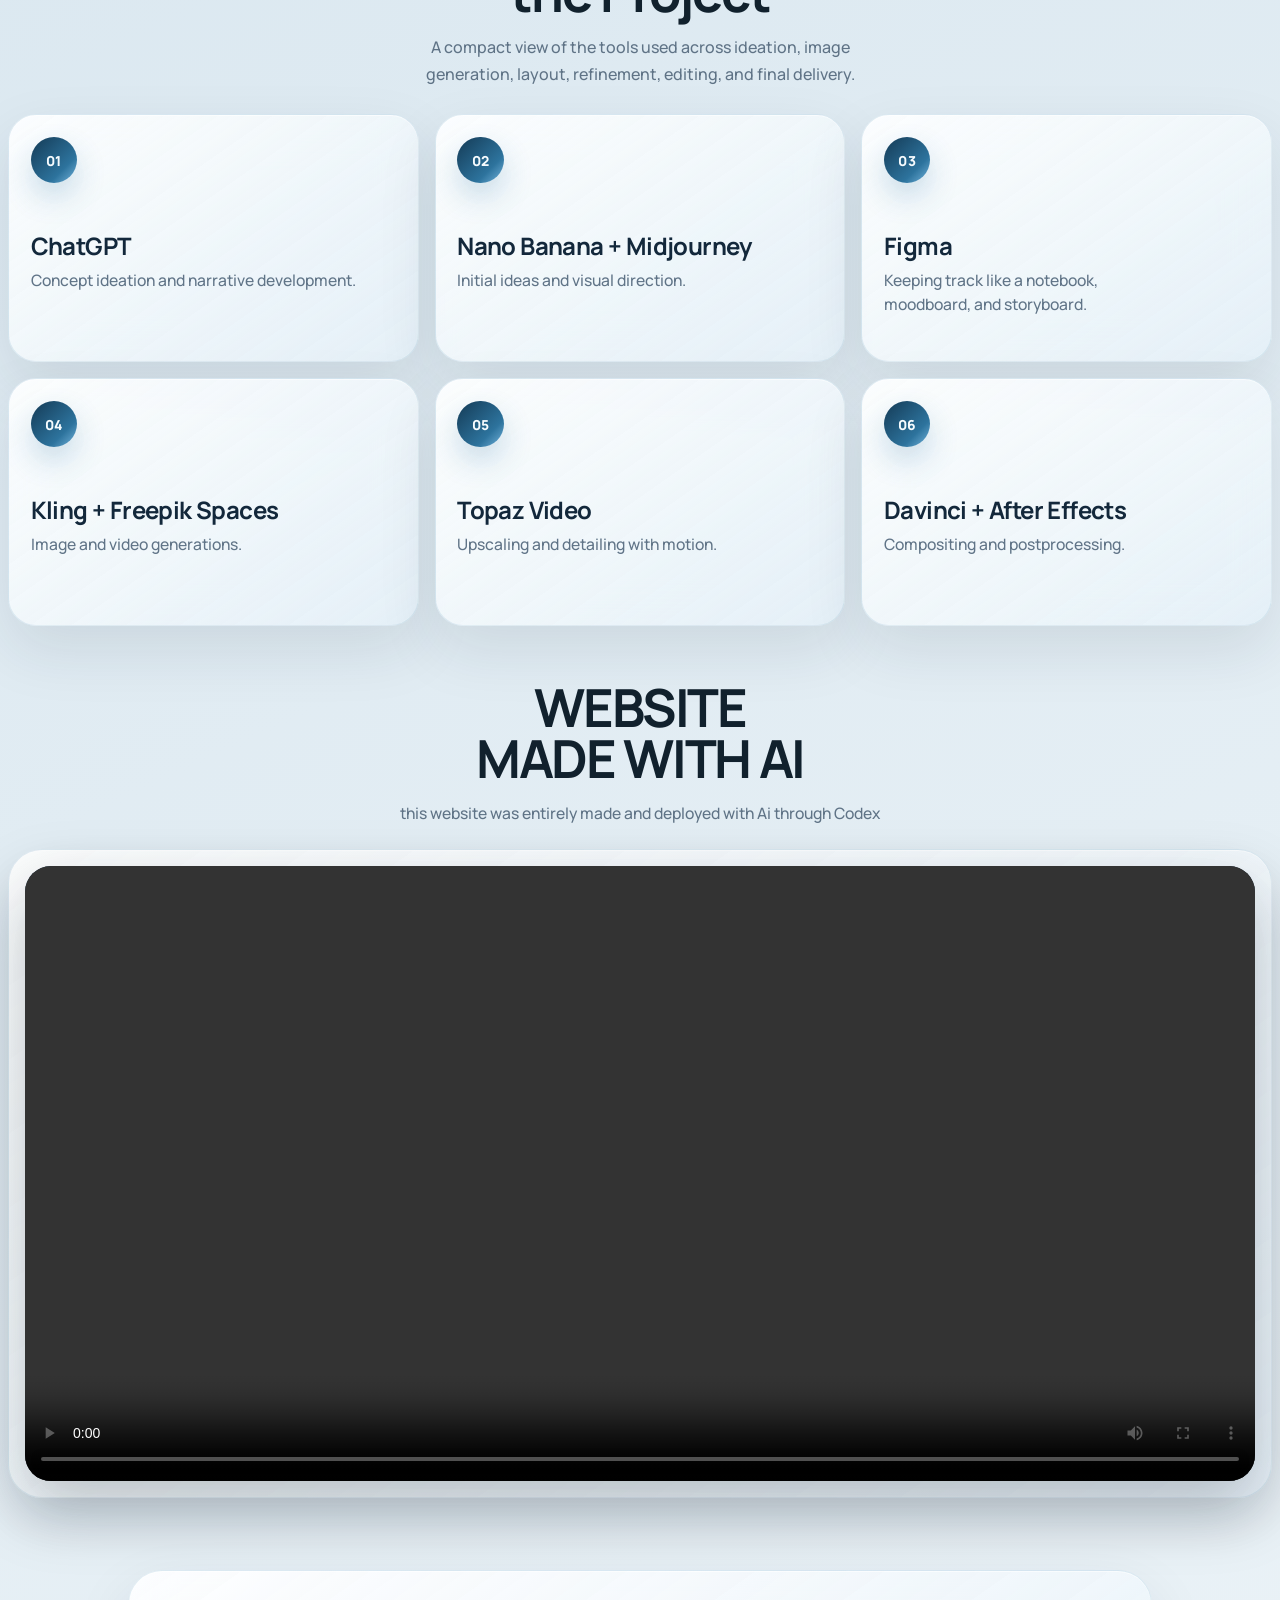
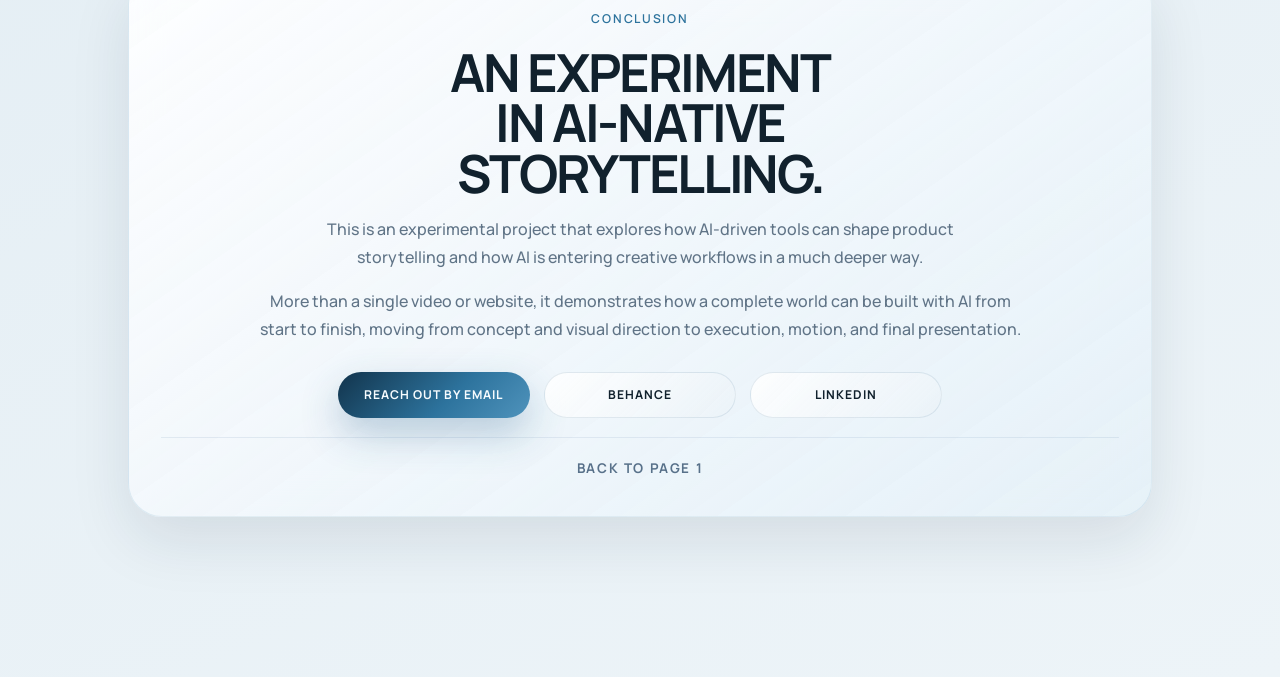
==== commit d48f27f4: "Install Vercel Web Analytics Implemented Vercel Web Analytics for the CRYOBOARD website.  ## What Wa" ====
--- a/video.html
+++ b/video.html
@@ -15,6 +15,10 @@
       rel="stylesheet"
     />
     <link rel="stylesheet" href="./styles.css" />
+    <script>
+      window.va = window.va || function () { (window.vaq = window.vaq || []).push(arguments); };
+    </script>
+    <script defer src="/_vercel/insights/script.js"></script>
   </head>
   <body class="is-loading video-page">
     <div class="intro-loader" aria-hidden="true">
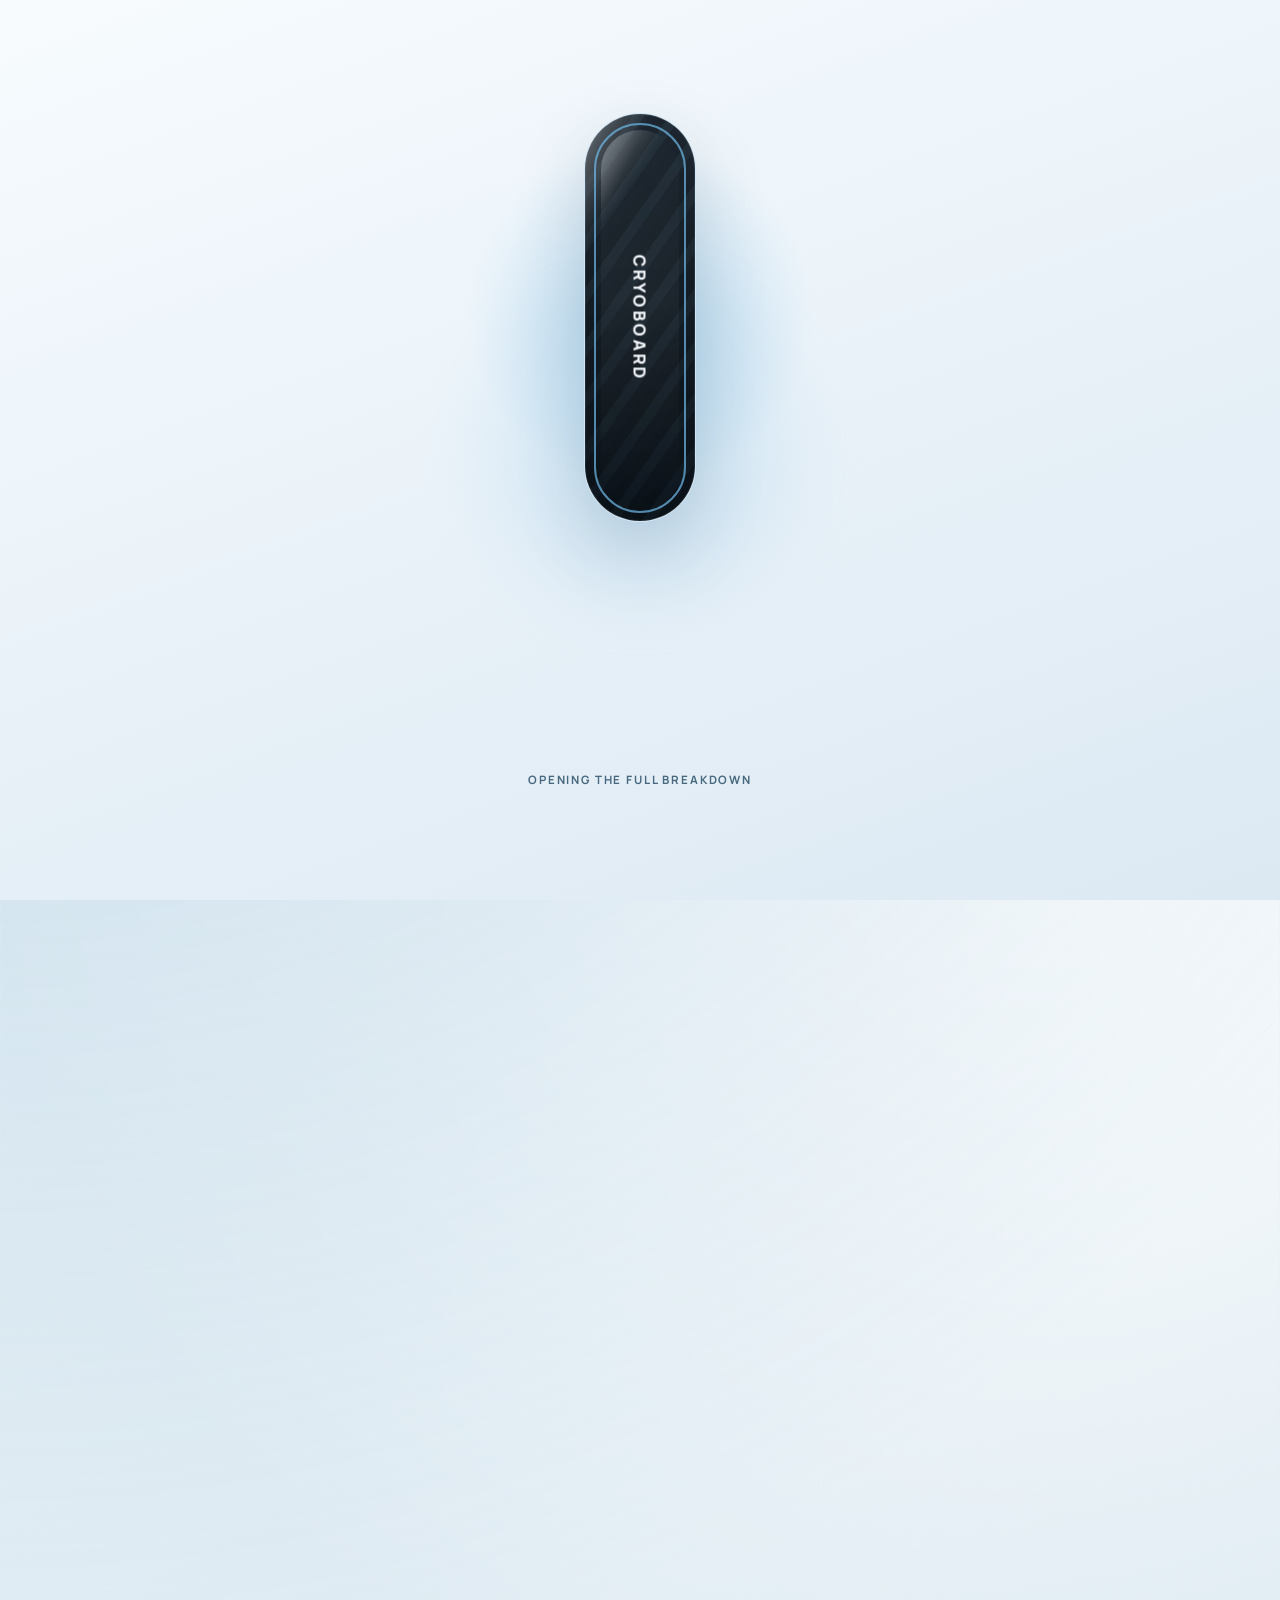
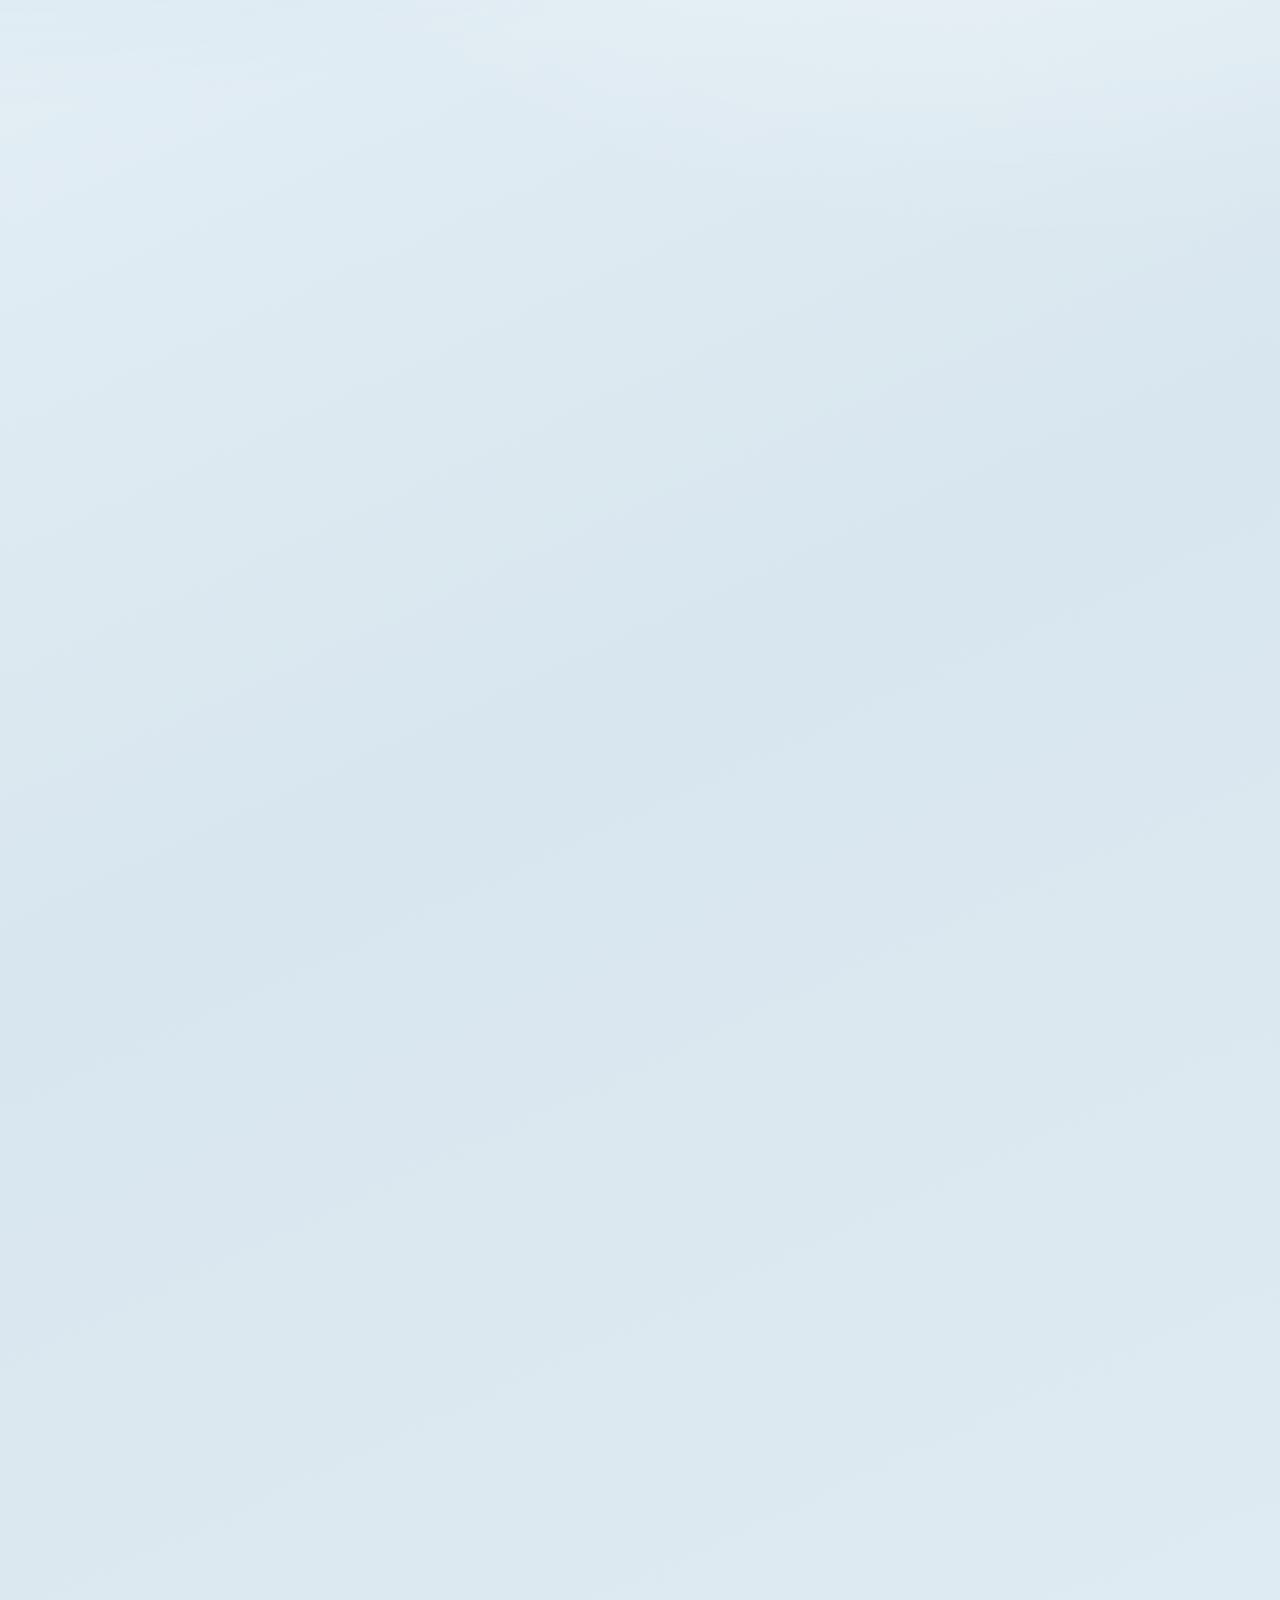
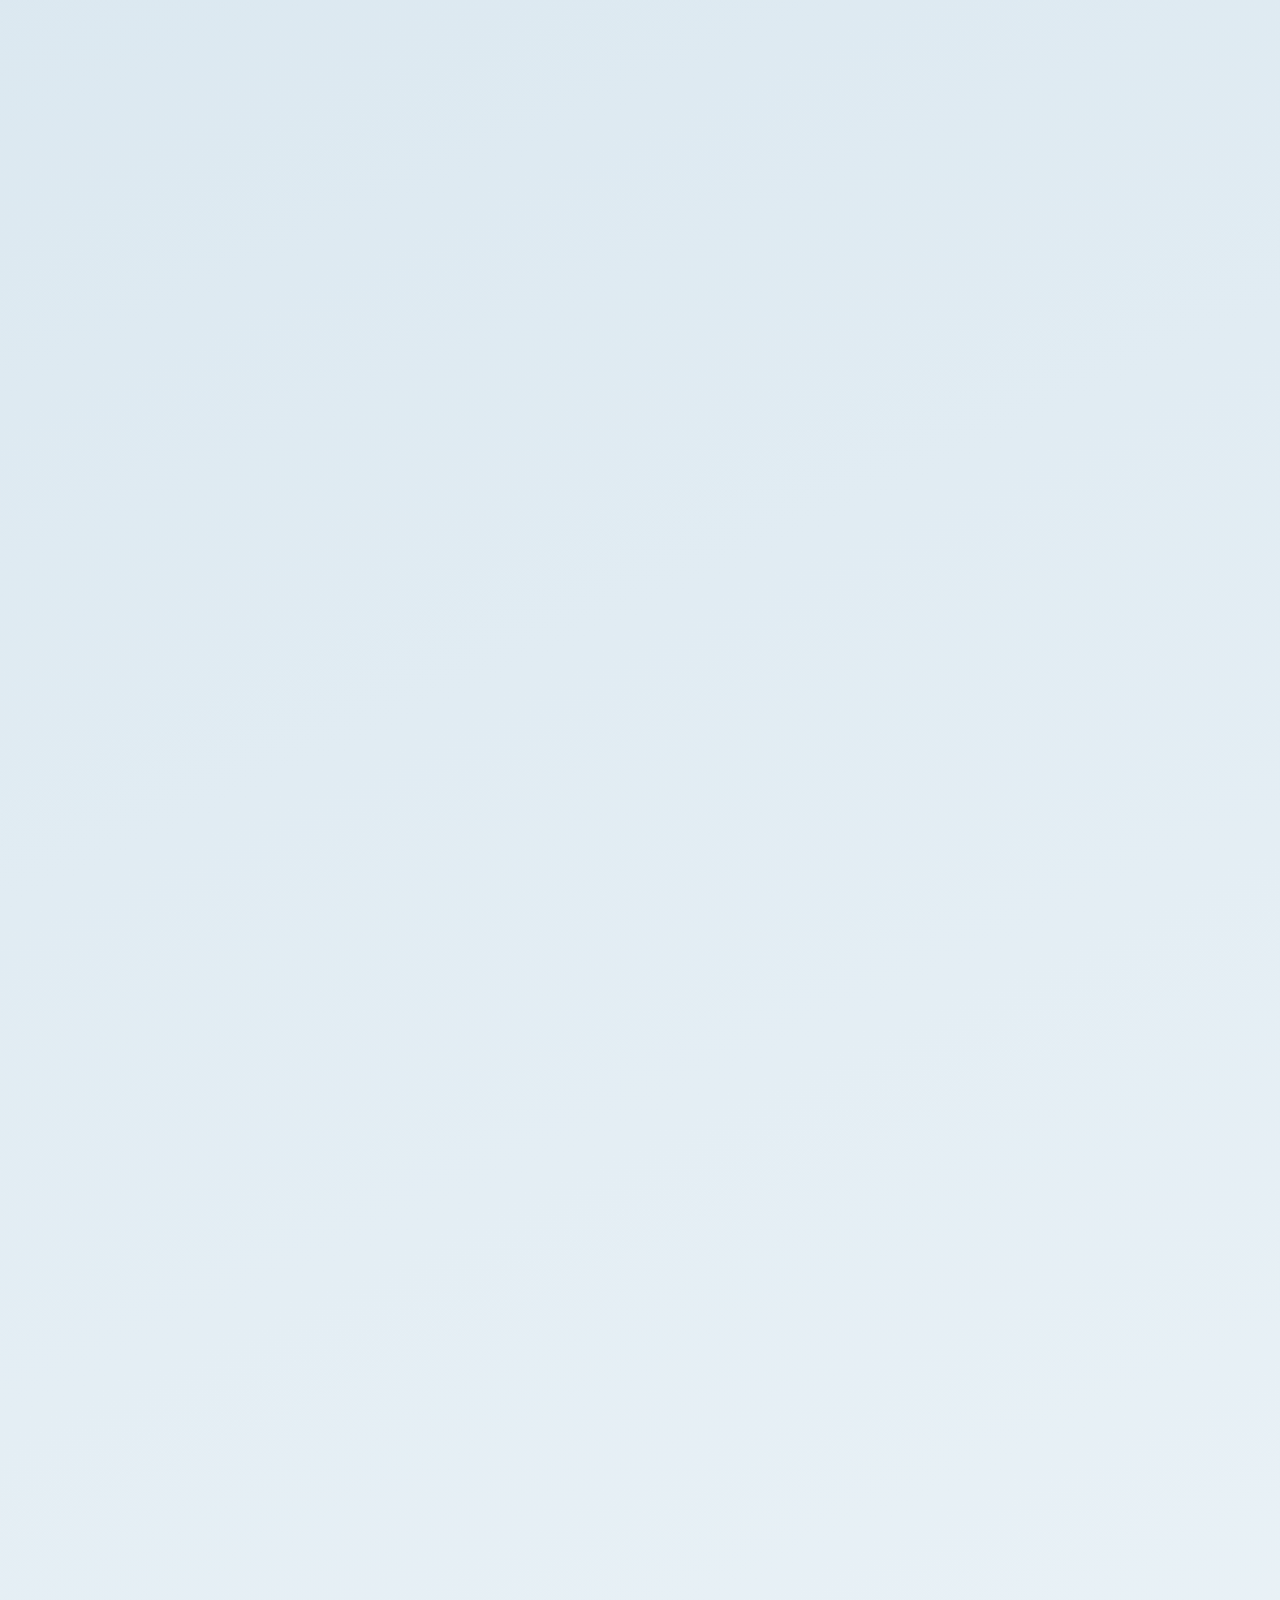
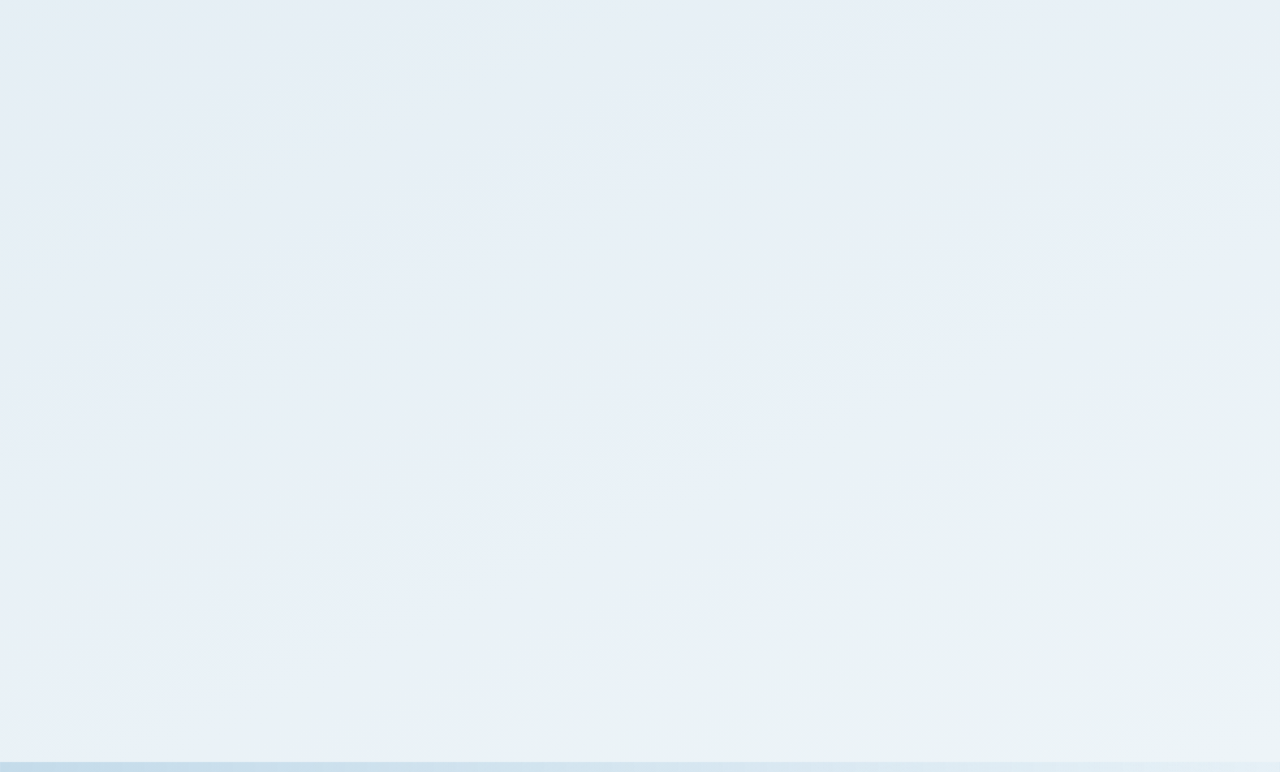
==== commit 05f3037d: "Add Vercel Web Analytics to project ## Vercel Web Analytics Implementation  Successfully configured " ====
--- a/video.html
+++ b/video.html
@@ -15,10 +15,7 @@
       rel="stylesheet"
     />
     <link rel="stylesheet" href="./styles.css" />
-    <script>
-      window.va = window.va || function () { (window.vaq = window.vaq || []).push(arguments); };
-    </script>
-    <script defer src="/_vercel/insights/script.js"></script>
+    <script defer src="https://cdn.vercel-insights.com/v1/script.js"></script>
   </head>
   <body class="is-loading video-page">
     <div class="intro-loader" aria-hidden="true">
--- a/styles.css
+++ b/styles.css
@@ -49,6 +49,12 @@
   color: var(--text);
   font-family: var(--font-sans);
   overflow-x: hidden;
+  -webkit-text-size-adjust: 100%;
+}
+
+img,
+video {
+  max-width: 100%;
 }
 
 body.is-lightbox-open {
@@ -117,16 +123,23 @@
 
 .intro-loader__glow {
   position: absolute;
+  left: 50%;
+  top: 50%;
   width: 28rem;
   height: 28rem;
   border-radius: 50%;
   background: radial-gradient(circle, rgba(152, 203, 236, 0.42), transparent 62%);
   filter: blur(18px);
+  transform: translate(-50%, -50%);
 }
 
 .intro-loader__board-wrap {
   position: relative;
+  display: grid;
+  place-items: center;
+  width: 100%;
   perspective: 1400px;
+  perspective-origin: center center;
 }
 
 .intro-loader__board {
@@ -147,7 +160,11 @@
   box-shadow:
     inset 0 0 0 1px rgba(255, 255, 255, 0.08),
     0 28px 70px rgba(36, 66, 92, 0.18);
+  justify-self: center;
+  margin-inline: auto;
+  transform-origin: center center;
   transform-style: preserve-3d;
+  backface-visibility: hidden;
   animation: loader-spin 1.9s cubic-bezier(0.2, 0.8, 0.2, 1) forwards;
 }
 
@@ -174,12 +191,15 @@
   position: absolute;
   left: 50%;
   top: 50%;
+  width: max-content;
   color: rgba(248, 251, 255, 0.98);
   font-family: var(--font-sans);
   font-size: clamp(1rem, 1.3vw, 1.2rem);
   font-weight: 800;
   letter-spacing: 0.16em;
   white-space: nowrap;
+  text-align: center;
+  transform-origin: center center;
   transform: translate(-50%, -50%) rotate(90deg);
 }
 
@@ -370,6 +390,7 @@
   position: relative;
   width: 100%;
   min-height: 100vh;
+  min-height: 100svh;
   margin-top: 0;
   padding: 0;
 }
@@ -559,6 +580,7 @@
   position: relative;
   width: 100%;
   height: 100vh;
+  height: 100svh;
   will-change: transform;
 }
 
@@ -1281,7 +1303,7 @@
 
 .video-manifesto {
   display: grid;
-  gap: 0.12em;
+  gap: 0.18em;
   max-width: none;
   width: min(100%, 15.5ch);
   margin: 0 auto;
@@ -1289,7 +1311,7 @@
   font-size: clamp(3.55rem, 8vw, 7.4rem);
   font-weight: 800;
   font-style: italic;
-  line-height: 0.9;
+  line-height: 0.96;
   letter-spacing: -0.055em;
   text-transform: uppercase;
   text-wrap: balance;
@@ -1403,6 +1425,7 @@
   margin-left: auto;
   margin-right: auto;
   text-align: center;
+  line-height: 1.06;
 }
 
 .breakdown-copy {
@@ -1584,6 +1607,7 @@
   max-width: 12ch;
   margin-left: auto;
   margin-right: auto;
+  line-height: 1.12;
 }
 
 .workflow-copy {
@@ -1673,6 +1697,7 @@
   margin-left: auto;
   margin-right: auto;
   text-align: center;
+  line-height: 1.06;
 }
 
 .render-video-copy {
@@ -1737,6 +1762,7 @@
   max-width: 14ch;
   margin-left: auto;
   margin-right: auto;
+  line-height: 1.06;
 }
 
 .conclusion-copy {
@@ -1915,6 +1941,23 @@
   }
 }
 
+@keyframes loader-spin-mobile {
+  0% {
+    opacity: 0;
+    transform: translate3d(0, 24px, 0) rotateZ(-8deg) scale(0.82);
+  }
+  18% {
+    opacity: 1;
+  }
+  60% {
+    transform: translate3d(0, -6px, 0) rotateZ(2deg) scale(1);
+  }
+  100% {
+    opacity: 1;
+    transform: translate3d(0, 0, 0) rotateZ(0deg) scale(1);
+  }
+}
+
 @media (max-width: 1080px) {
   .hero,
   .performance-layout,
@@ -1950,10 +1993,27 @@
   .hero-overlay-inner {
     grid-template-columns: 1fr;
     align-items: end;
+    padding-top: clamp(8rem, 11vw, 9.5rem);
+    padding-bottom: 2rem;
   }
 
   .hero-sidecards {
     justify-self: start;
+    width: 100%;
+  }
+
+  .hero-copy {
+    max-width: 100%;
+  }
+
+  .performance-layout {
+    gap: 1.5rem;
+  }
+
+  .video-player-shell,
+  .render-video-shell,
+  .conclusion-heading {
+    padding: 1rem;
   }
 
   .spec-card,
@@ -1972,20 +2032,15 @@
   }
 }
 
-@media (max-width: 720px) {
-  .scroll-rail {
-    right: 0.5rem;
-    height: 7rem;
-  }
-
+@media (max-width: 900px) {
   .site-header {
-    width: min(calc(100% - 0.75rem), var(--max-width));
+    width: min(calc(100% - 1rem), var(--max-width));
     display: grid;
-    grid-template-columns: 1fr auto;
-    gap: 0.8rem 1rem;
+    grid-template-columns: minmax(0, 1fr) auto;
+    gap: 0.75rem 1rem;
     align-items: center;
-    padding: 0.9rem 1rem;
-    border-radius: 24px;
+    padding: 0.85rem 1rem;
+    border-radius: 28px;
   }
 
   .site-nav {
@@ -2001,7 +2056,150 @@
   }
 
   .header-actions {
-    justify-self: end;
+    flex-wrap: wrap;
+    justify-content: flex-end;
+    gap: 0.5rem;
+  }
+
+  .hero-overlay-inner {
+    padding-top: 9.25rem;
+  }
+
+  .performance-card {
+    width: min(16rem, calc(100% - 2rem));
+  }
+}
+
+@media (max-width: 720px) {
+  .intro-loader {
+    display: flex;
+    flex-direction: column;
+    align-items: center;
+    justify-content: center;
+    gap: 1.1rem;
+    padding-inline: 1rem;
+  }
+
+  .intro-loader__glow {
+    width: min(72vw, 22rem);
+    height: min(72vw, 22rem);
+  }
+
+  .intro-loader__board-wrap {
+    width: 100%;
+    perspective: none;
+    justify-items: center;
+  }
+
+  .intro-loader__board {
+    margin-inline: auto;
+    animation-name: loader-spin-mobile;
+  }
+
+  .intro-loader__board-logo {
+    left: 50%;
+    top: 50%;
+  }
+
+  .scroll-rail {
+    display: none;
+  }
+
+  .section,
+  .video-hero,
+  .video-player-section,
+  .breakdown-section,
+  .workflow-section,
+  .render-video-section,
+  .conclusion-section {
+    width: min(calc(100% - 0.75rem), var(--max-width));
+  }
+
+  body::before {
+    background-size: 112px 112px;
+  }
+
+  .ambient {
+    width: 22rem;
+    height: 22rem;
+    filter: blur(54px);
+    opacity: 0.28;
+  }
+
+  .site-header {
+    top: 0.6rem;
+    width: min(calc(100% - 0.85rem), var(--max-width));
+    display: flex;
+    align-items: center;
+    justify-content: flex-start;
+    gap: 0.5rem;
+    padding: 0.45rem 0.65rem;
+    border-radius: 999px;
+    overflow-x: auto;
+    overflow-y: hidden;
+    white-space: nowrap;
+    scrollbar-width: none;
+  }
+
+  .site-header::-webkit-scrollbar,
+  .site-nav::-webkit-scrollbar {
+    display: none;
+  }
+
+  .brand {
+    flex: 0 0 auto;
+    gap: 0.45rem;
+  }
+
+  .brand-mark {
+    width: 0.56rem;
+    height: 0.56rem;
+  }
+
+  .brand-text {
+    font-size: 0.68rem;
+    letter-spacing: 0.06em;
+  }
+
+  .site-nav {
+    flex: 1 1 auto;
+    min-width: 0;
+    gap: 0.85rem;
+    overflow-x: auto;
+    overflow-y: hidden;
+    padding-bottom: 0;
+    scrollbar-width: none;
+    -webkit-overflow-scrolling: touch;
+  }
+
+  .site-nav a,
+  .header-cta {
+    font-size: 0.7rem;
+    line-height: 1;
+    white-space: nowrap;
+  }
+
+  .header-actions {
+    flex: 0 0 auto;
+    width: auto;
+    flex-wrap: nowrap;
+    justify-content: flex-start;
+    gap: 0.4rem;
+  }
+
+  .header-actions .header-cta:not(.header-cta-highlight) {
+    display: none;
+  }
+
+  .header-actions .header-cta,
+  .site-header > .header-cta {
+    display: inline-flex;
+    align-items: center;
+    justify-content: center;
+    flex: 0 0 auto;
+    min-height: 2rem;
+    padding: 0.45rem 0.8rem;
+    text-align: center;
   }
 
   .technology,
@@ -2015,28 +2213,36 @@
   }
 
   h1 {
-    font-size: clamp(3rem, 14vw, 4.6rem);
+    font-size: clamp(2.65rem, 10.8vw, 3.5rem);
+    line-height: 0.92;
   }
 
   h2 {
-    font-size: clamp(2rem, 10vw, 3rem);
+    font-size: clamp(1.85rem, 8.8vw, 2.65rem);
   }
 
   .hero-metrics {
-    grid-template-columns: 1fr;
+    grid-template-columns: repeat(3, minmax(0, 1fr));
   }
 
   .stat-item {
-    grid-template-columns: 1fr;
+    grid-template-columns: 4.2rem 1fr 2.4rem;
     gap: 0.55rem;
   }
 
   .stat-value {
-    text-align: left;
+    text-align: right;
   }
 
   .stage-card {
-    max-width: 13rem;
+    width: 100%;
+    max-width: none;
+  }
+
+  .hero .eyebrow {
+    margin-bottom: 0.65rem;
+    font-size: 0.64rem;
+    letter-spacing: 0.12em;
   }
 
   .hero-badge {
@@ -2044,43 +2250,291 @@
   }
 
   .hero-overlay-inner {
-    width: min(calc(100% - 0.75rem), var(--max-width));
-    padding-top: 10rem;
-    padding-bottom: 1.5rem;
+    width: min(calc(100% - 0.9rem), var(--max-width));
+    padding-top: 5rem;
+    padding-bottom: 0.9rem;
+    gap: 0.85rem;
+    align-content: end;
   }
 
   .hero-sidecards {
-    flex-direction: column;
-    align-items: stretch;
+    display: none;
+  }
+
+  .hero-copy {
+    width: 100%;
+    max-width: none;
+    margin-inline: auto;
+  }
+
+  .hero .hero-text {
+    max-width: 19rem;
+    font-size: 0.9rem;
+    line-height: 1.5;
+  }
+
+  .hero-actions,
+  .hero-metrics {
+    width: 100%;
+  }
+
+  .hero-actions {
+    justify-content: center;
+  }
+
+  .hero-actions .button,
+  .video-caption-bar .button,
+  .conclusion-actions .button {
+    width: 100%;
+    min-width: 0;
+  }
+
+  .hero-metrics {
+    gap: 0.75rem;
+    margin-top: 1.2rem;
+  }
+
+  .hero-metrics > div {
+    min-width: 0;
+    padding: 0.85rem 0.7rem;
+    border-radius: 18px;
+  }
+
+  .metric-value {
+    font-size: 1.25rem;
+  }
+
+  .metric-label {
+    font-size: 0.72rem;
+    line-height: 1.35;
+  }
+
+  .hero-visual,
+  .board-stage {
+    min-height: max(42rem, 100svh);
+    height: auto;
+  }
+
+  .hero-video-frame {
+    transform: translate(-50%, -50%) scale(1.02);
+  }
+
+  .board-stage,
+  .performance-visual,
+  .gallery-panel,
+  .marquee-card,
+  .story-card,
+  .breakdown-card {
+    min-height: 16rem;
+  }
+
+  .marquee-wide,
+  .story-large {
+    min-height: 19rem;
+  }
+
+  .feature-photo img {
+    min-height: 15rem;
+  }
+
+  .performance-layout {
+    gap: 1rem;
+  }
+
+  .performance-visual {
+    min-height: 21rem;
+    padding: 0.85rem;
+  }
+
+  .performance-card {
+    position: absolute;
+    z-index: 1;
+    width: min(9.75rem, calc(100% - 2rem));
+    padding: 0.7rem 0.75rem;
+    border-radius: 16px;
+    background:
+      linear-gradient(145deg, rgba(255, 255, 255, 0.74), rgba(215, 232, 244, 0.4)),
+      rgba(244, 249, 253, 0.58);
+    backdrop-filter: blur(14px);
+  }
+
+  .performance-card span {
+    font-size: 0.58rem;
+    line-height: 1.2;
+    letter-spacing: 0.08em;
+    text-transform: uppercase;
+  }
+
+  .performance-card strong {
+    font-size: 0.7rem;
+    line-height: 1.22;
+  }
+
+  .primary-card {
+    top: 0.85rem;
+    right: 0.85rem;
+  }
+
+  .secondary-card {
+    left: 0.85rem;
+    bottom: 0.85rem;
+  }
+
+  .ice-orbit {
+    inset: 12% 10%;
+  }
+
+  .image-marquee,
+  .technology-grid,
+  .spec-grid,
+  .story-grid,
+  .breakdown-grid,
+  .workflow-grid {
+    gap: 0.75rem;
+  }
+
+  .feature-panel,
+  .spec-card,
+  .workflow-card,
+  .breakdown-card,
+  .marquee-card,
+  .story-card {
+    border-radius: 20px;
+  }
+
+  .feature-overlay,
+  .story-copy,
+  .breakdown-card-copy {
+    padding: 1rem;
+  }
+
+  .feature-overlay h3,
+  .workflow-card h3 {
+    font-size: 1.08rem;
+  }
+
+  .spec-card {
+    min-height: auto;
+    padding: 1.1rem 1rem;
+  }
+
+  .spec-card::after {
+    left: 1rem;
+    right: 1rem;
+    top: 3rem;
+  }
+
+  .spec-card span {
+    margin-bottom: 0.75rem;
+    font-size: 0.68rem;
+  }
+
+  .spec-card strong {
+    max-width: none;
+    font-size: 1rem;
   }
 
   .cta-section {
-    padding: 2rem 1.2rem;
+    margin-top: 2rem;
+    margin-bottom: 2.5rem;
+    padding: 1.4rem 0.95rem;
+    border-radius: 24px;
   }
 
   .video-main {
-    padding-top: 8.75rem;
+    padding-top: 5.25rem;
+    padding-bottom: 3rem;
   }
 
   .video-hero {
-    padding-top: 2rem;
+    padding-top: 0.35rem;
   }
 
   .video-manifesto {
-    width: 100%;
-    gap: 0.08em;
-    font-size: clamp(2.9rem, 12vw, 5.35rem);
+    width: fit-content;
+    max-width: 100%;
+    gap: 0.06em;
+    font-size: clamp(1.55rem, 7.1vw, 2.2rem);
+    line-height: 0.98;
+  }
+
+  .video-manifesto span {
+    white-space: nowrap;
   }
 
   .video-manifesto-copy {
-    max-width: 26rem;
+    max-width: 21rem;
     margin-left: auto;
     margin-right: auto;
+    font-size: 0.86rem;
+    line-height: 1.5;
+  }
+
+  .video-player-shell,
+  .render-video-shell,
+  .conclusion-heading {
+    padding: 0.85rem;
+    border-radius: 26px;
+  }
+
+  .video-player-frame,
+  .render-video-player {
+    border-radius: 20px;
   }
 
   .video-caption-bar {
     flex-direction: column;
     align-items: flex-start;
+    gap: 0.85rem;
+    padding-top: 0.75rem;
+  }
+
+  .breakdown-grid,
+  .workflow-grid {
+    gap: 0.85rem;
+  }
+
+  .breakdown-card {
+    min-height: 15rem;
+    border-radius: 24px;
+  }
+
+  .breakdown-card-copy {
+    left: 1rem;
+    right: 1rem;
+    bottom: 1rem;
+  }
+
+  .breakdown-card-copy strong {
+    max-width: none;
+    font-size: 1.05rem;
+  }
+
+  .breakdown-play-badge {
+    top: 0.75rem;
+    right: 0.75rem;
+  }
+
+  .workflow-card {
+    min-height: auto;
+    padding: 1rem;
+    border-radius: 22px;
+  }
+
+  .workflow-icon {
+    width: 2.45rem;
+    height: 2.45rem;
+    margin-bottom: 1.2rem;
+    font-size: 0.72rem;
+  }
+
+  .render-video-player {
+    aspect-ratio: 16 / 9;
+    height: auto;
+  }
+
+  .conclusion-heading {
+    padding: 1.7rem 1rem;
   }
 
   .lightbox {
@@ -2101,3 +2555,171 @@
     border-radius: 22px;
   }
 }
+
+@media (max-width: 560px) {
+  .intro-loader {
+    gap: 0.95rem;
+    padding-inline: 0.75rem;
+  }
+
+  .intro-loader__board {
+    width: min(22vw, 6.9rem);
+    height: min(64vw, 19.5rem);
+  }
+
+  .intro-loader__board-logo {
+    font-size: 0.92rem;
+    letter-spacing: 0.14em;
+  }
+
+  .site-header {
+    top: 0.5rem;
+    width: min(calc(100% - 0.75rem), var(--max-width));
+    gap: 0.4rem;
+    padding: 0.4rem 0.55rem;
+  }
+
+  .brand-text {
+    font-size: 0.62rem;
+    letter-spacing: 0.05em;
+  }
+
+  .site-nav a,
+  .header-cta {
+    font-size: 0.66rem;
+  }
+
+  .header-actions {
+    gap: 0.3rem;
+  }
+
+  .header-actions .header-cta,
+  .site-header > .header-cta {
+    min-height: 1.9rem;
+    padding: 0.42rem 0.68rem;
+  }
+
+  .button {
+    width: 100%;
+    min-width: 0;
+    padding: 0.82rem 0.95rem;
+    font-size: 0.64rem;
+  }
+
+  .hero-actions {
+    flex-direction: column;
+    gap: 0.6rem;
+    margin-top: 1rem;
+  }
+
+  .hero-overlay-inner {
+    width: min(calc(100% - 0.65rem), var(--max-width));
+    padding-top: 4.5rem;
+    padding-bottom: 0.75rem;
+  }
+
+  .hero-actions,
+  .hero-metrics {
+    width: 100%;
+  }
+
+  .hero-copy h1 {
+    max-width: 7.2ch;
+    font-size: clamp(2.2rem, 10vw, 2.95rem);
+  }
+
+  .hero-visual,
+  .board-stage {
+    min-height: max(39rem, 100svh);
+  }
+
+  .performance-visual {
+    min-height: 19rem;
+  }
+
+  .performance-card {
+    width: min(8.5rem, calc(100% - 1.5rem));
+    padding: 0.58rem 0.62rem;
+    border-radius: 14px;
+  }
+
+  .performance-card span {
+    font-size: 0.54rem;
+  }
+
+  .performance-card strong {
+    font-size: 0.7rem;
+    line-height: 1.22;
+  }
+
+  .spec-card strong {
+    font-size: 0.96rem;
+  }
+
+  .portfolio-signoff {
+    padding-left: 0;
+    padding-right: 0;
+    font-size: 0.8rem;
+  }
+
+  .video-main {
+    padding-top: 4.9rem;
+  }
+
+  .video-manifesto {
+    width: fit-content;
+    max-width: 100%;
+    gap: 0.05em;
+    font-size: clamp(1.42rem, 6.9vw, 1.95rem);
+    line-height: 1;
+  }
+
+  .hero .hero-text,
+  .workflow-card p,
+  .breakdown-copy,
+  .render-video-copy,
+  .conclusion-copy {
+    font-size: 0.82rem;
+    line-height: 1.45;
+  }
+
+  .breakdown-card {
+    min-height: 14rem;
+  }
+
+  .workflow-card h3 {
+    font-size: 1rem;
+  }
+
+  .hero-metrics {
+    gap: 0.55rem;
+  }
+
+  .hero-metrics > div {
+    padding: 0.75rem 0.5rem;
+  }
+
+  .metric-value {
+    font-size: 1.08rem;
+  }
+
+  .metric-label {
+    font-size: 0.66rem;
+  }
+
+  .lightbox {
+    padding: 0.75rem;
+  }
+
+  .lightbox-close {
+    position: static;
+    display: inline-flex;
+    margin: 0 0 0.75rem auto;
+  }
+
+  .lightbox-image,
+  .lightbox-video-wrap {
+    border-radius: 18px;
+  }
+}
+
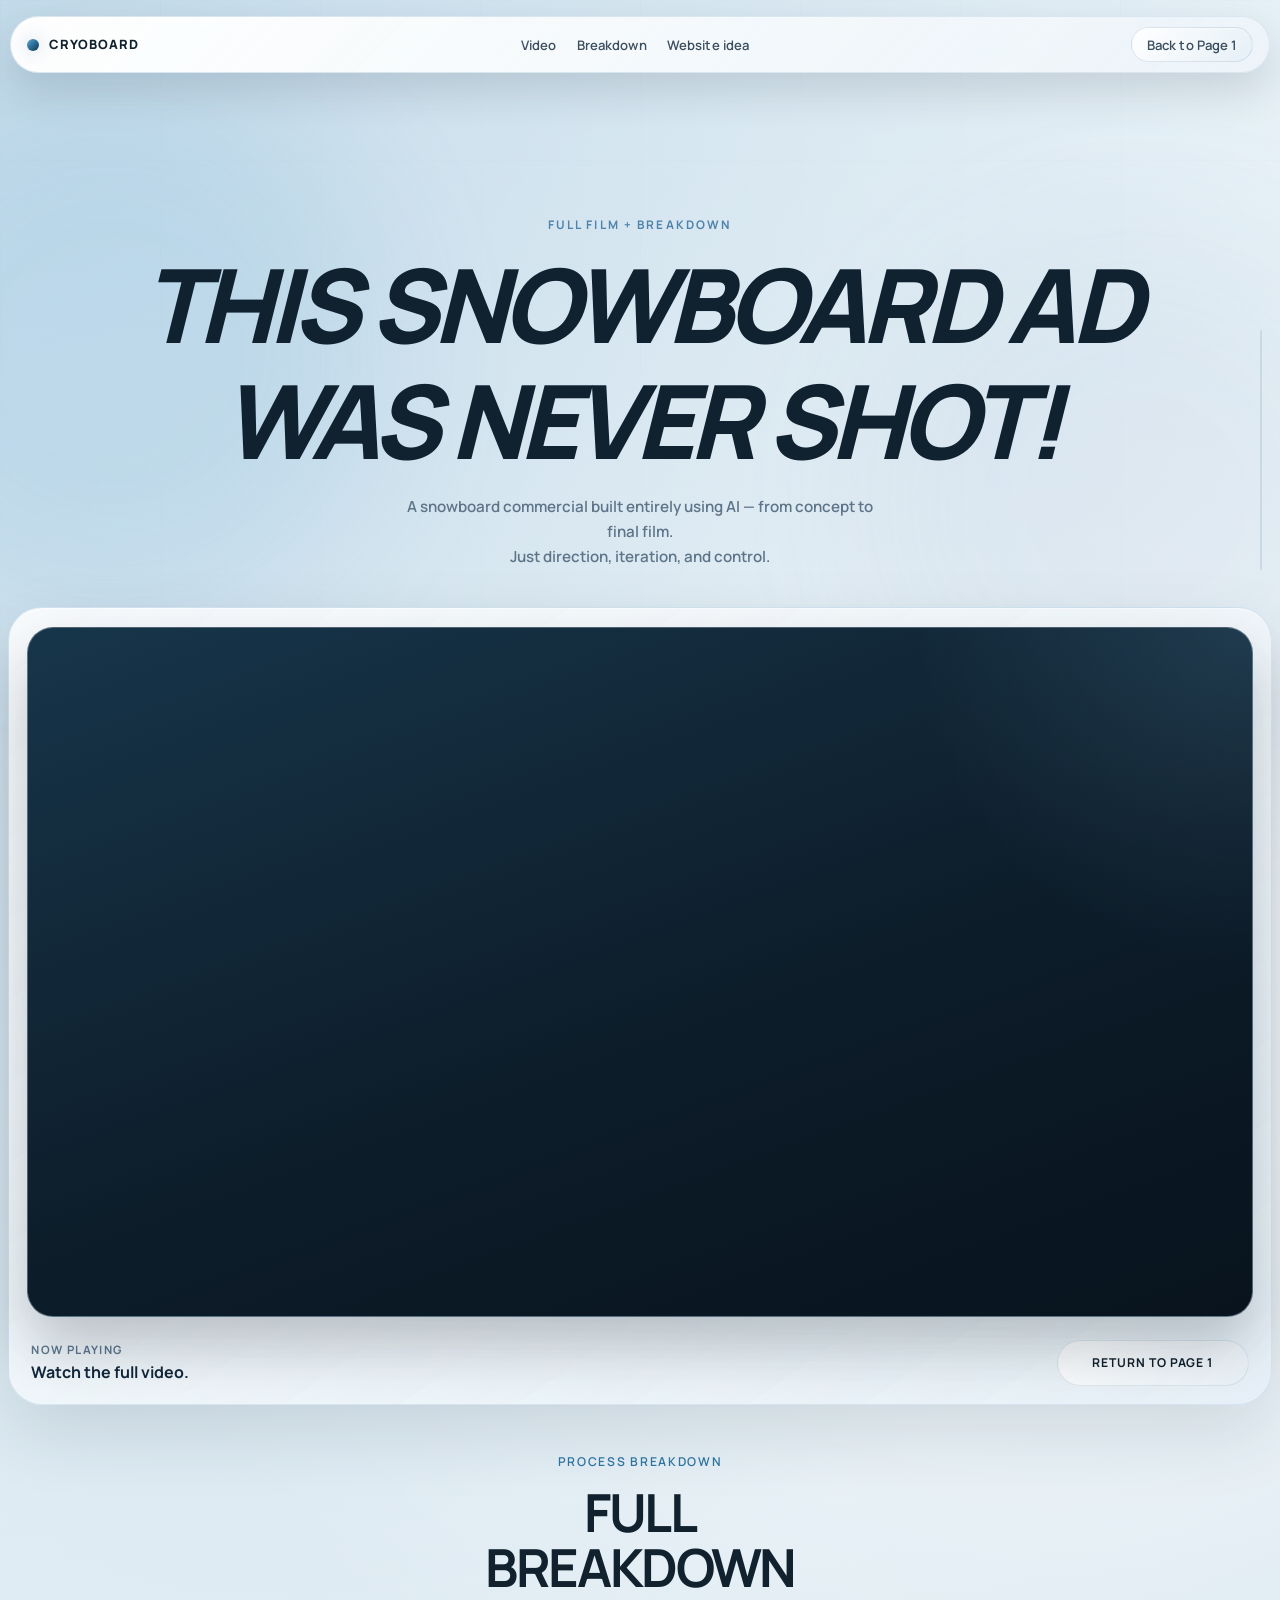
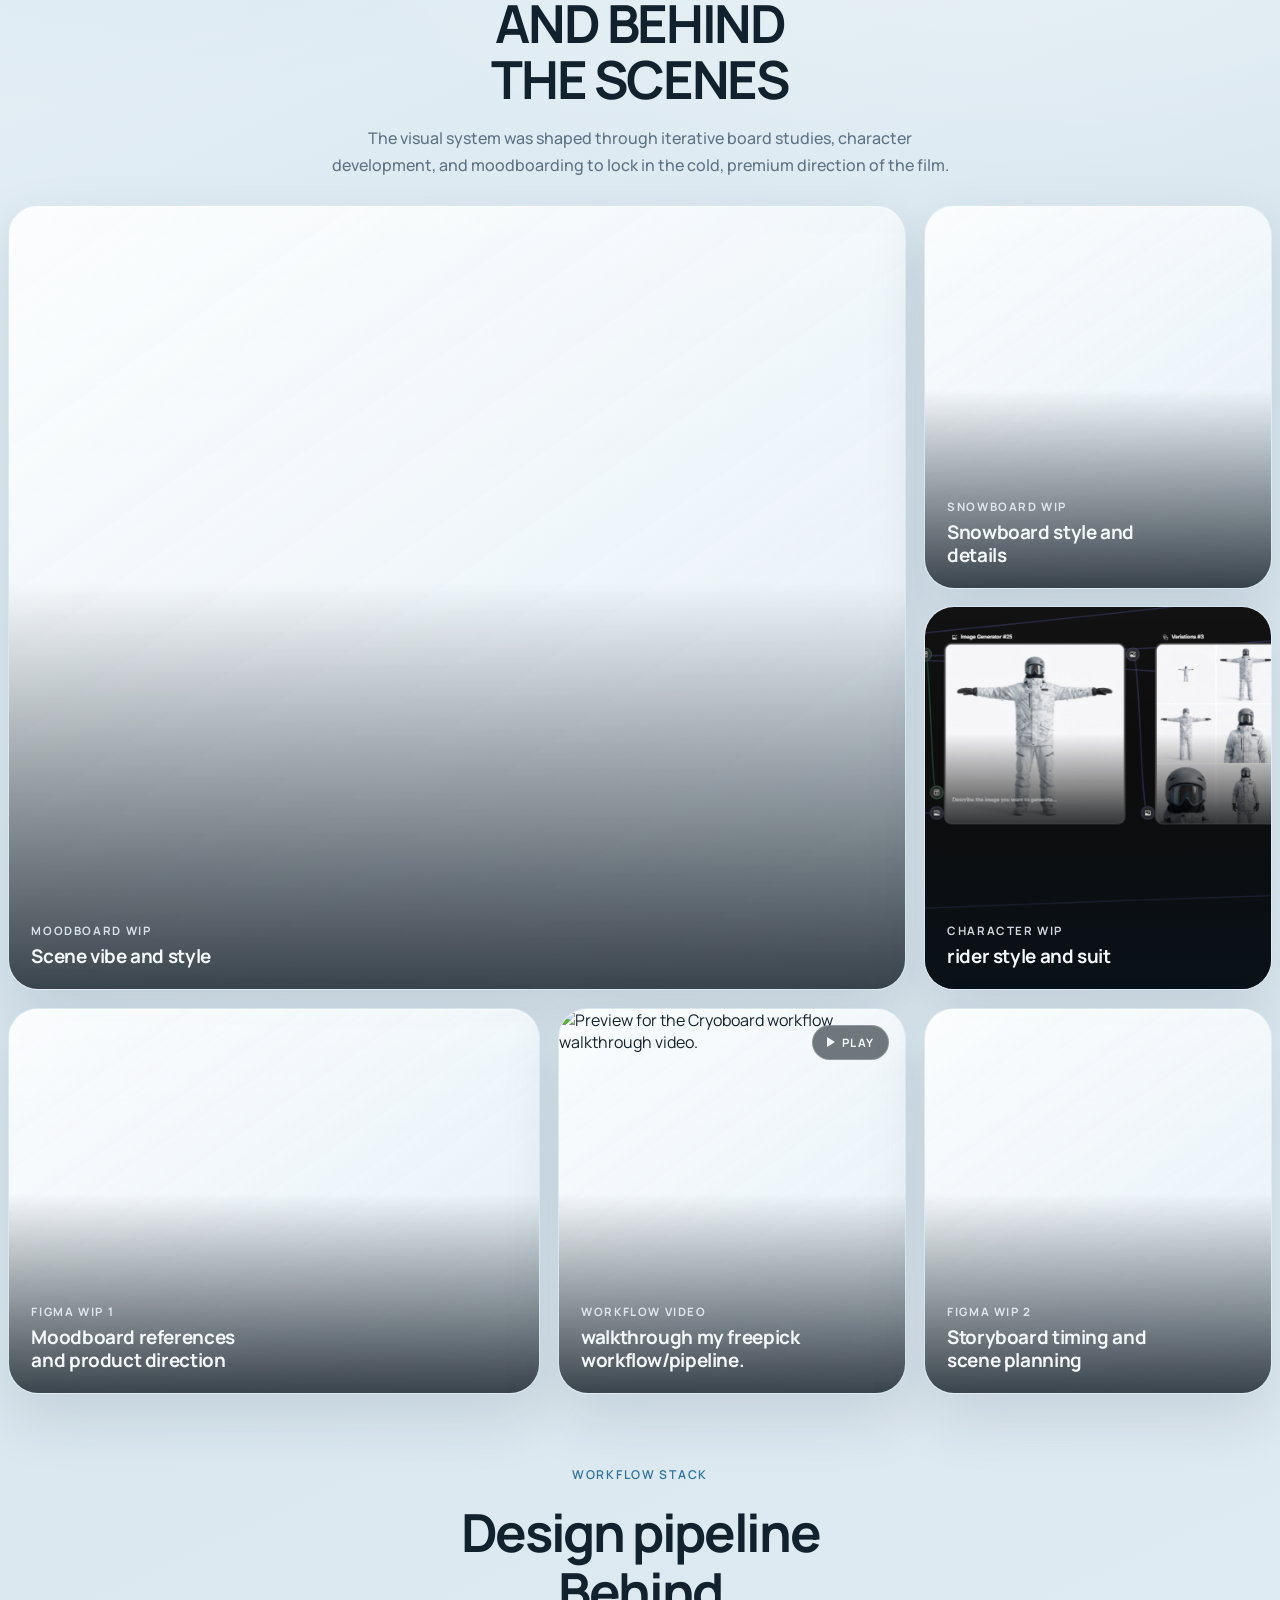
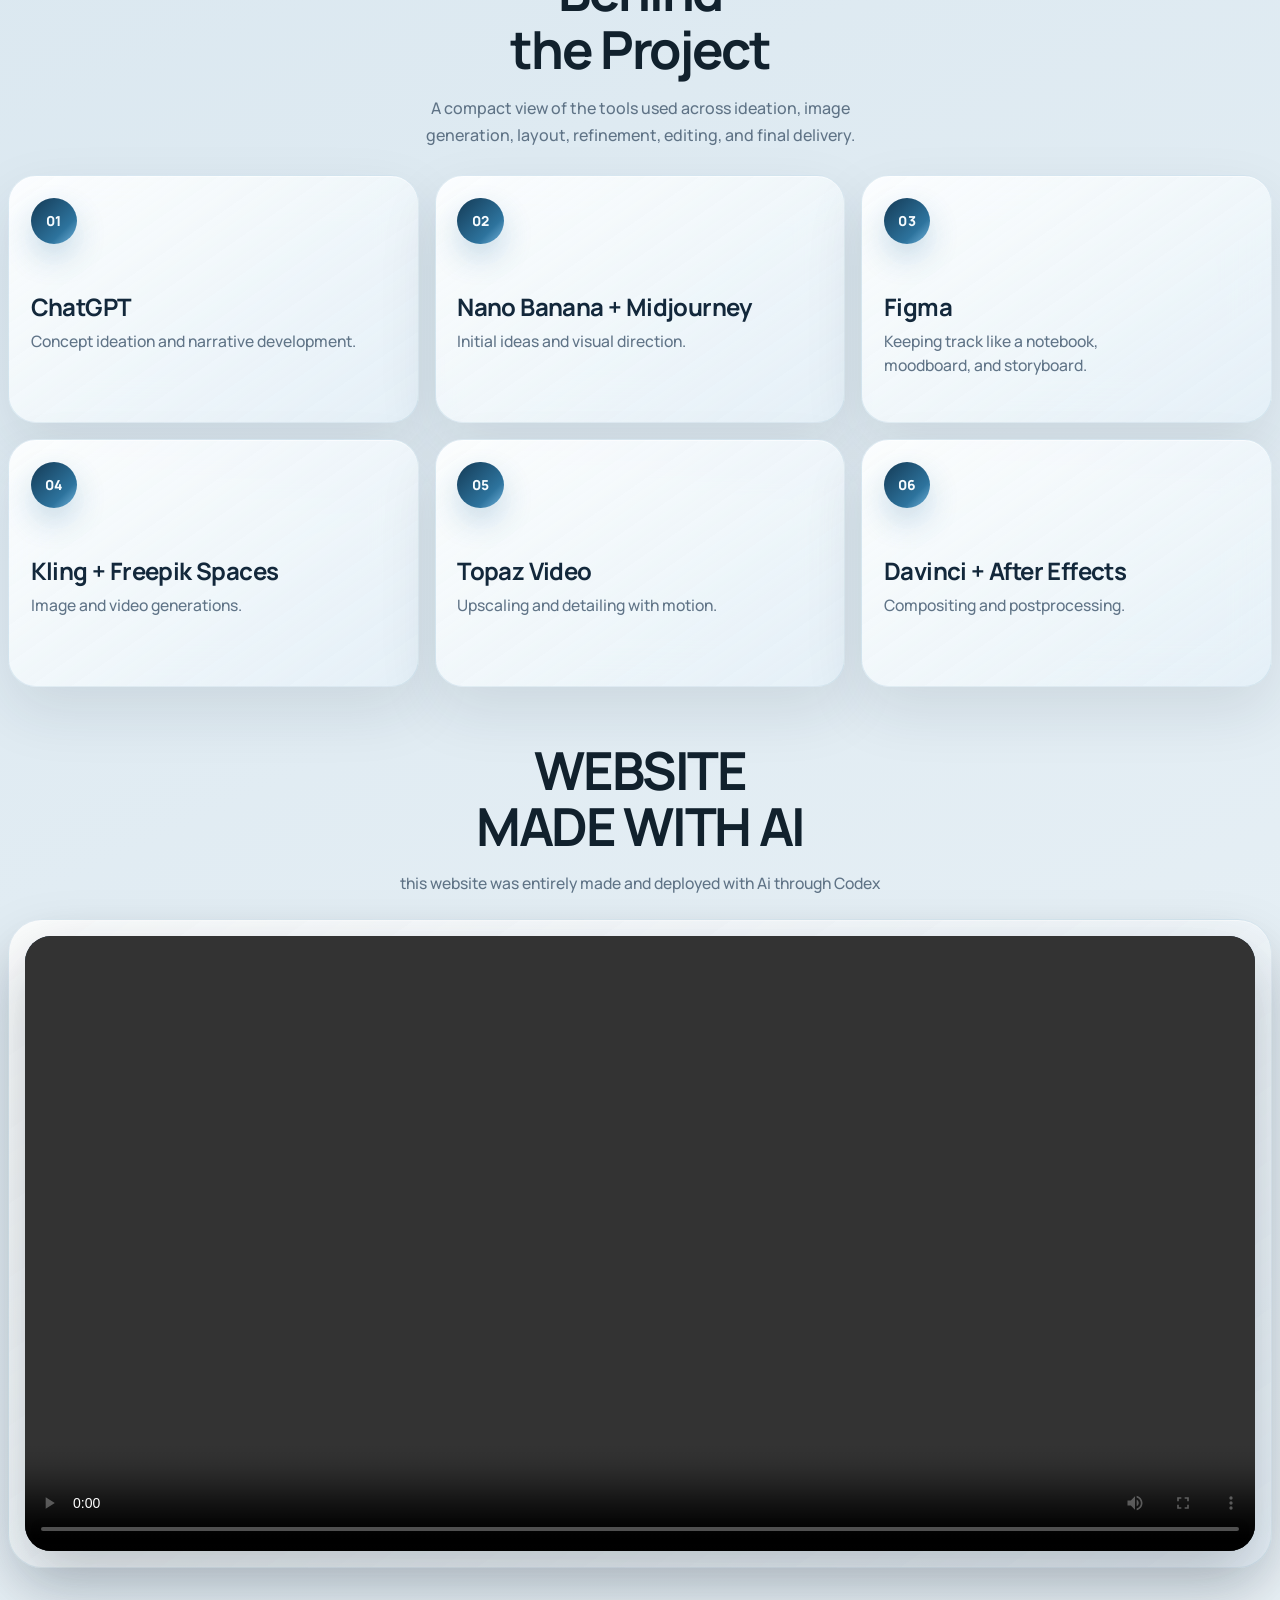
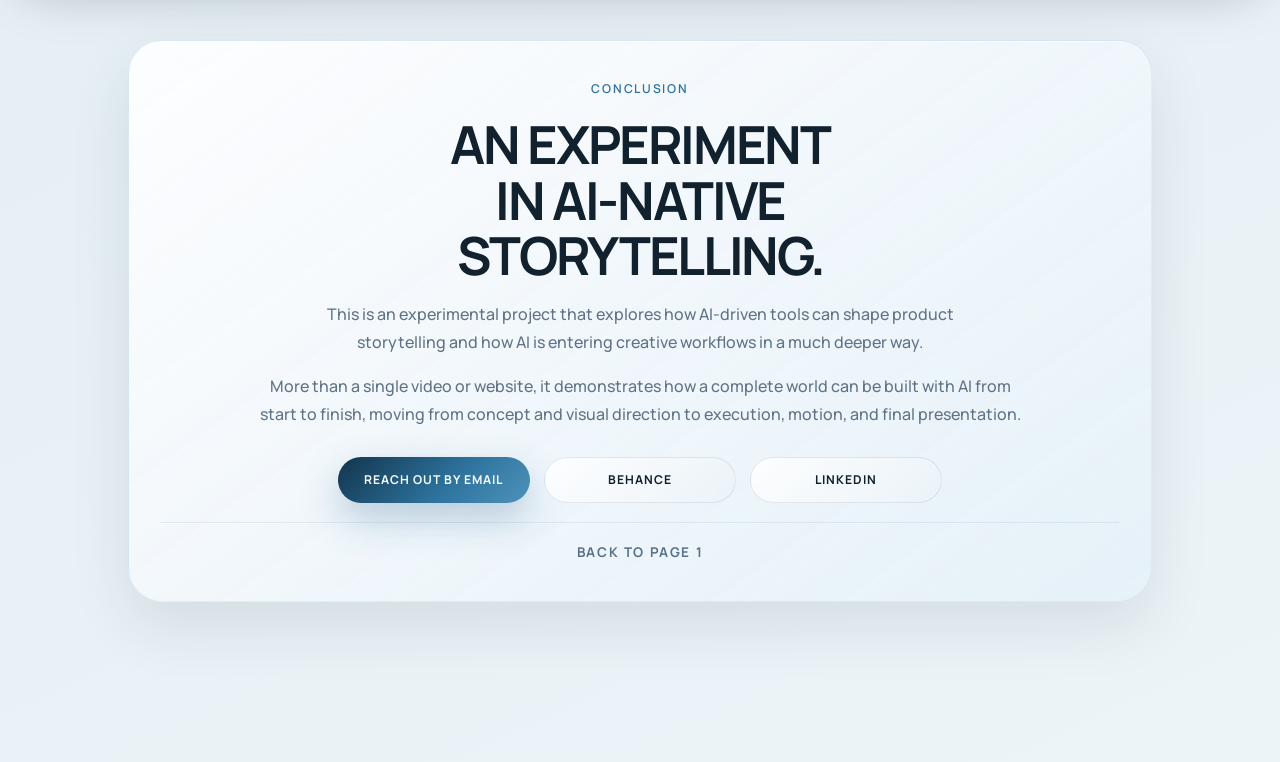
==== commit 1030e384: "Merge d48f27f42245985f735dc1753a480737eb7584de into d22dd85a8e4e6a56c3521c2bbda9b71a772e3d8c" ====
--- a/video.html
+++ b/video.html
@@ -15,7 +15,10 @@
       rel="stylesheet"
     />
     <link rel="stylesheet" href="./styles.css" />
-    <script defer src="https://cdn.vercel-insights.com/v1/script.js"></script>
+    <script>
+      window.va = window.va || function () { (window.vaq = window.vaq || []).push(arguments); };
+    </script>
+    <script defer src="/_vercel/insights/script.js"></script>
   </head>
   <body class="is-loading video-page">
     <div class="intro-loader" aria-hidden="true">
